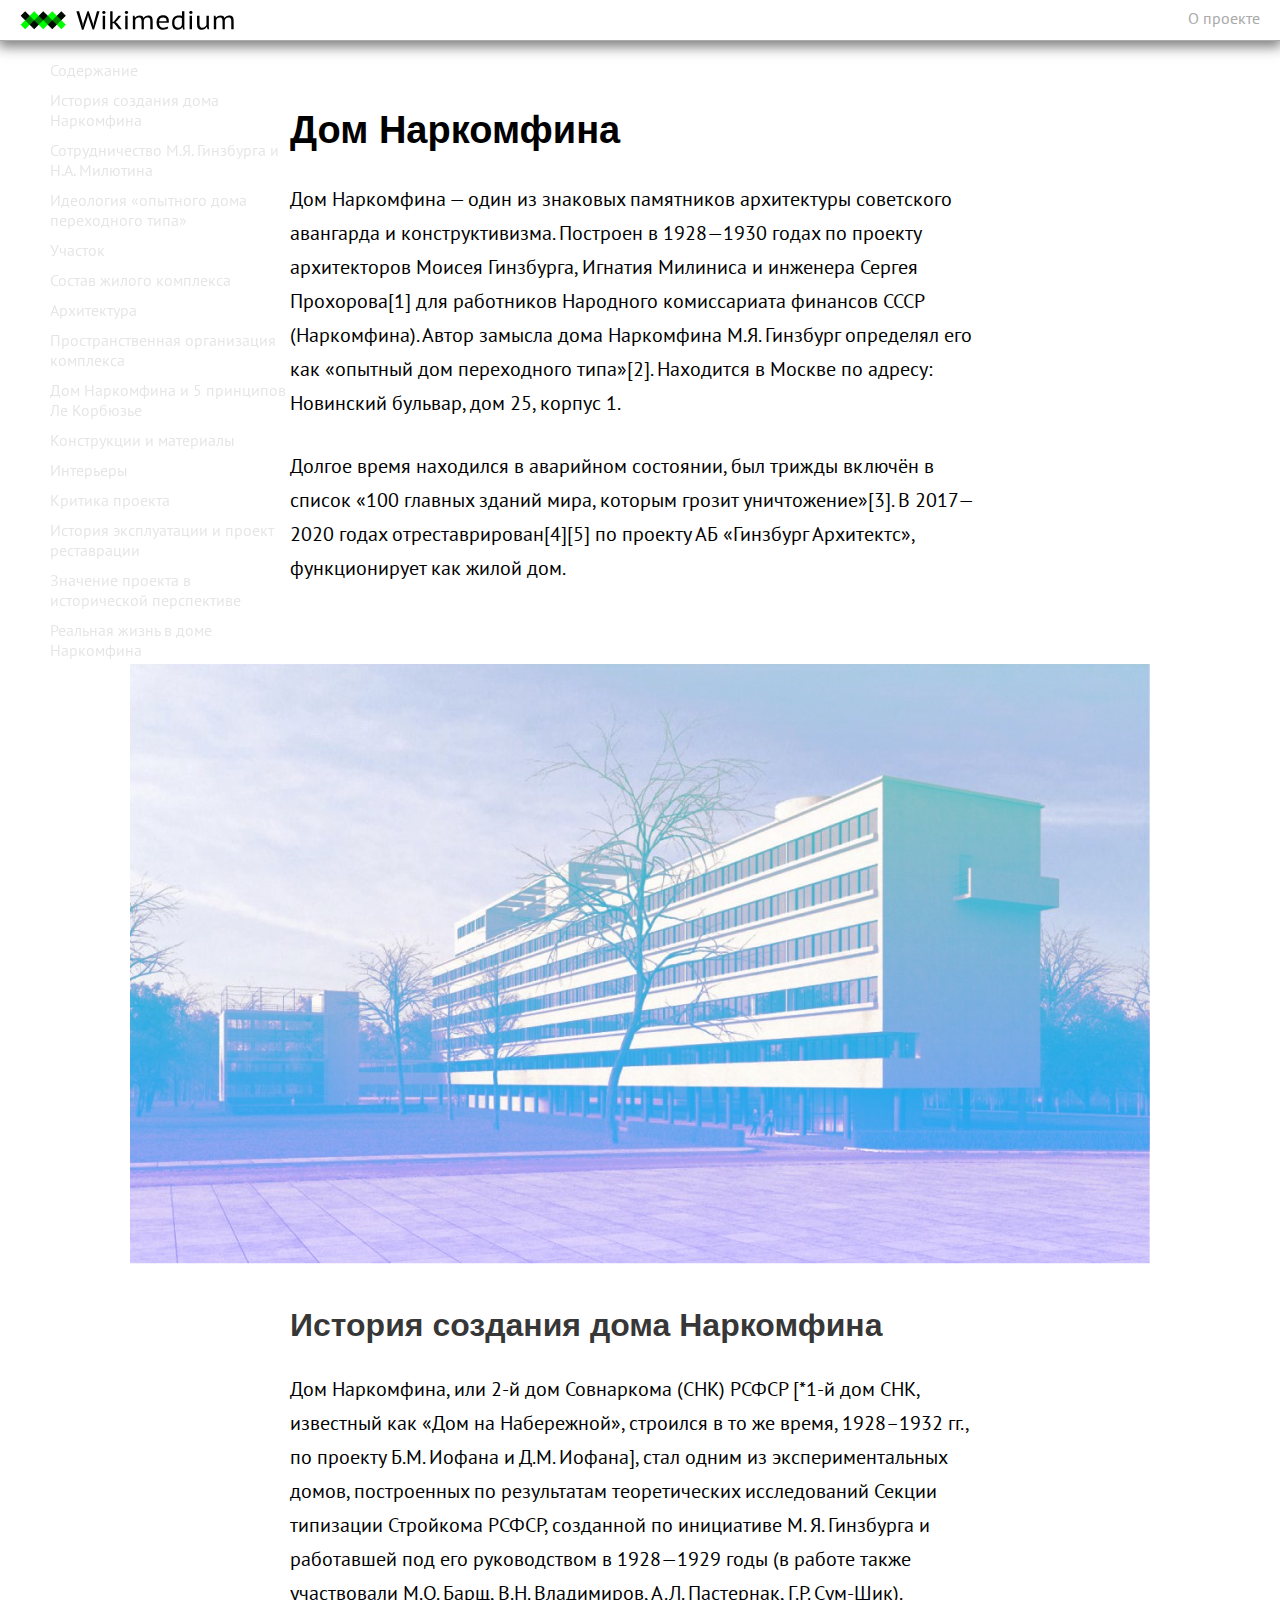
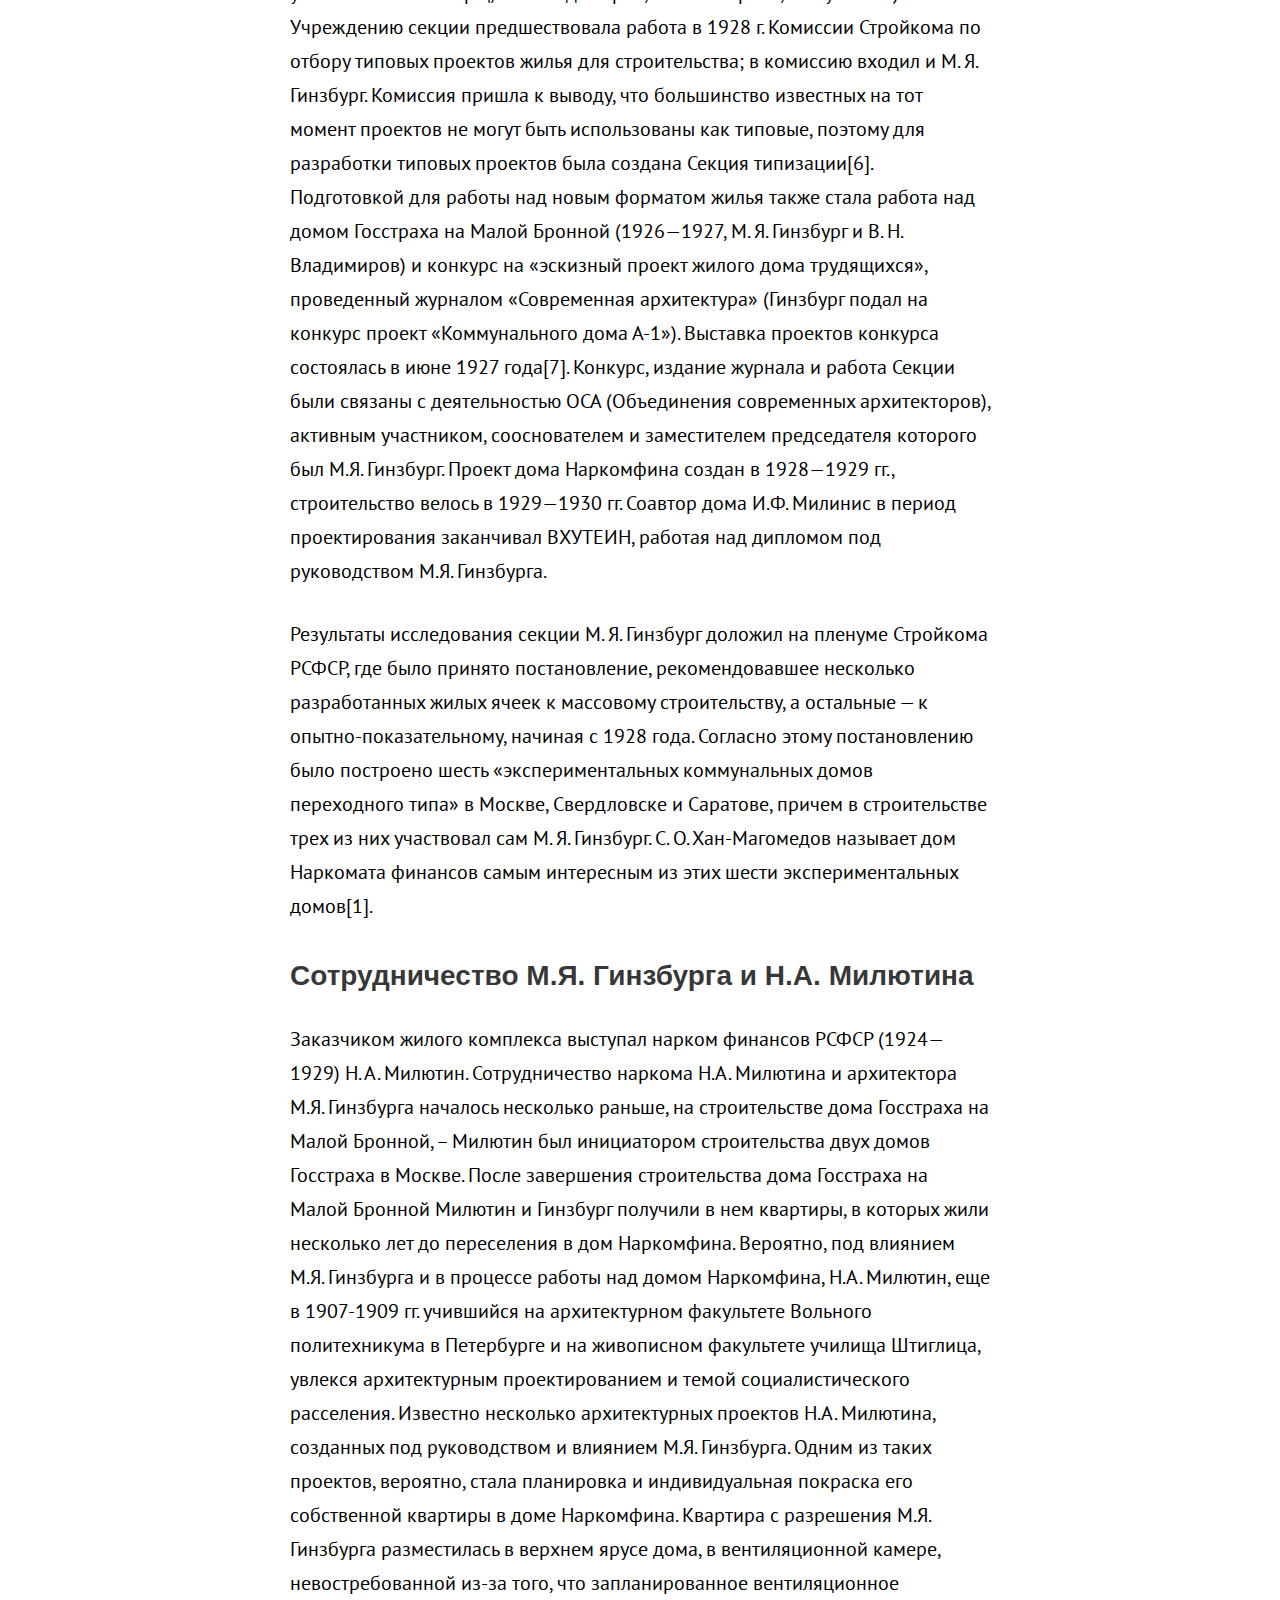
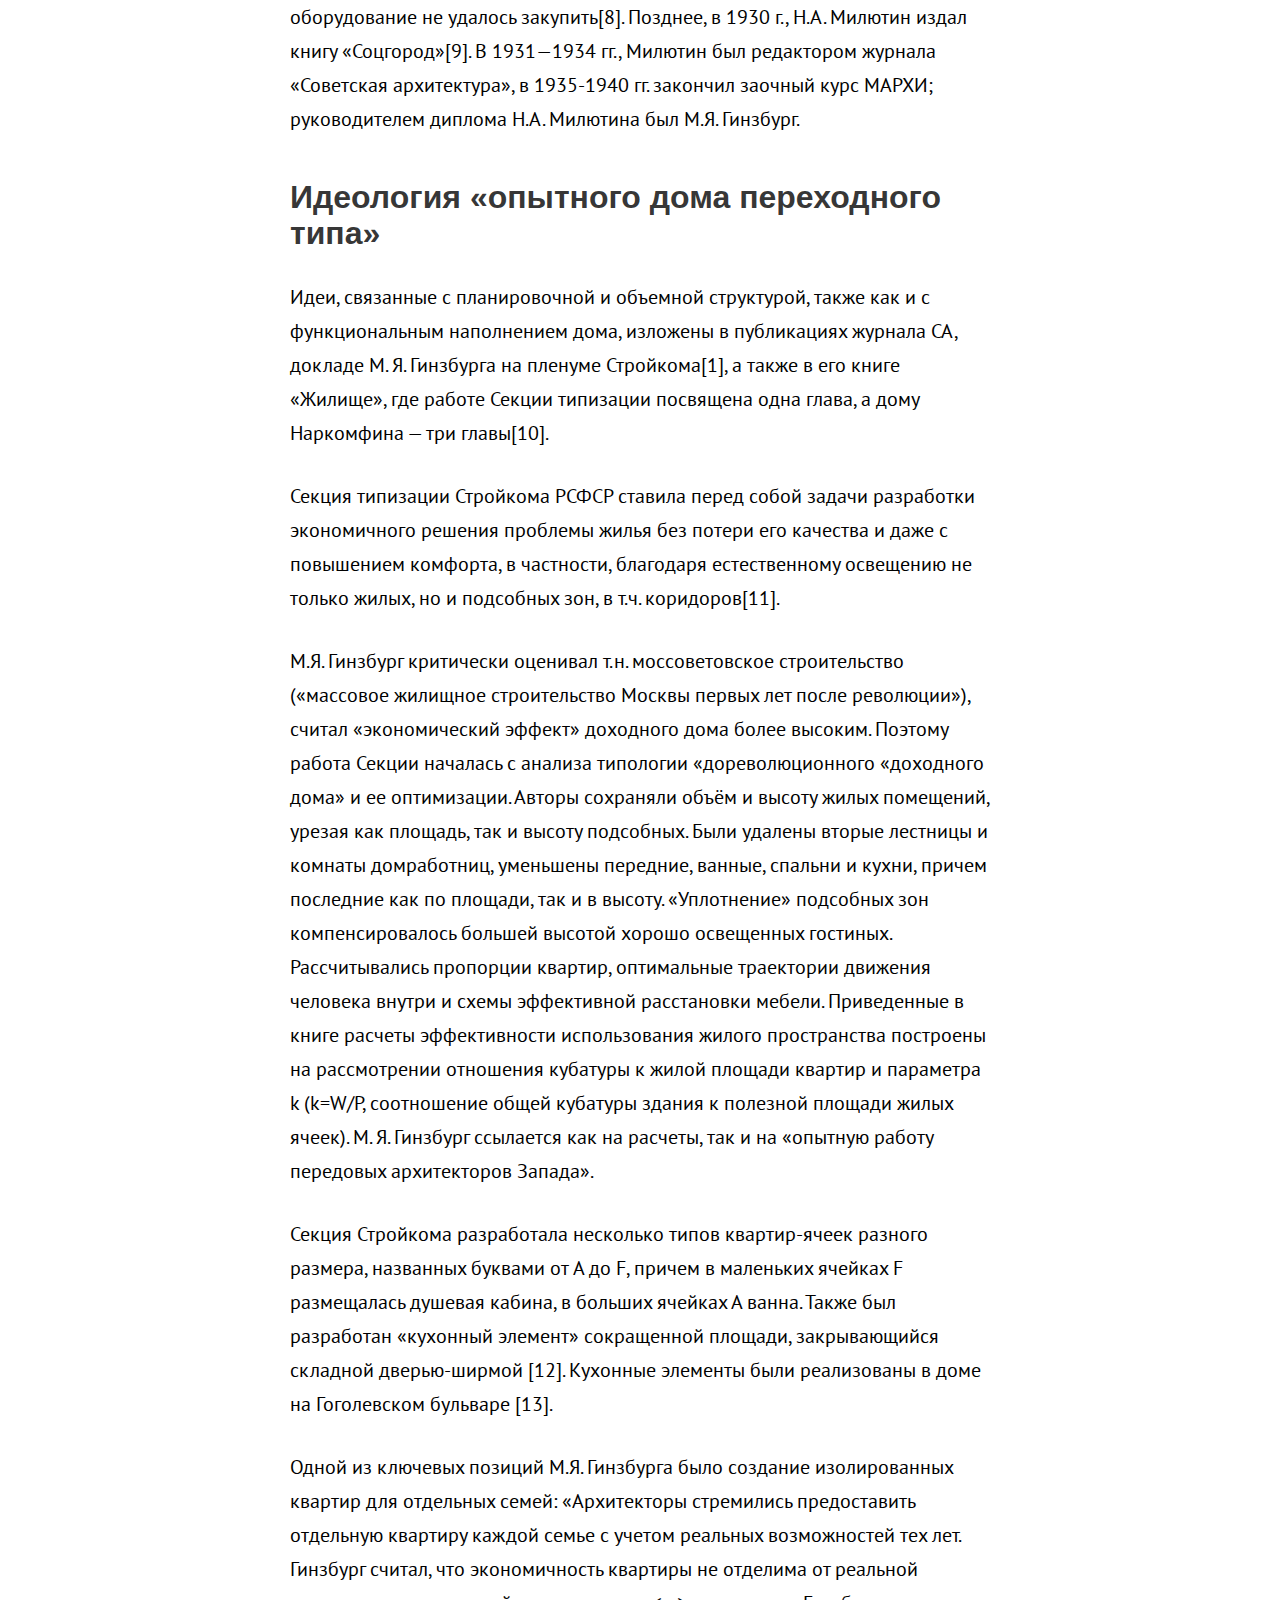
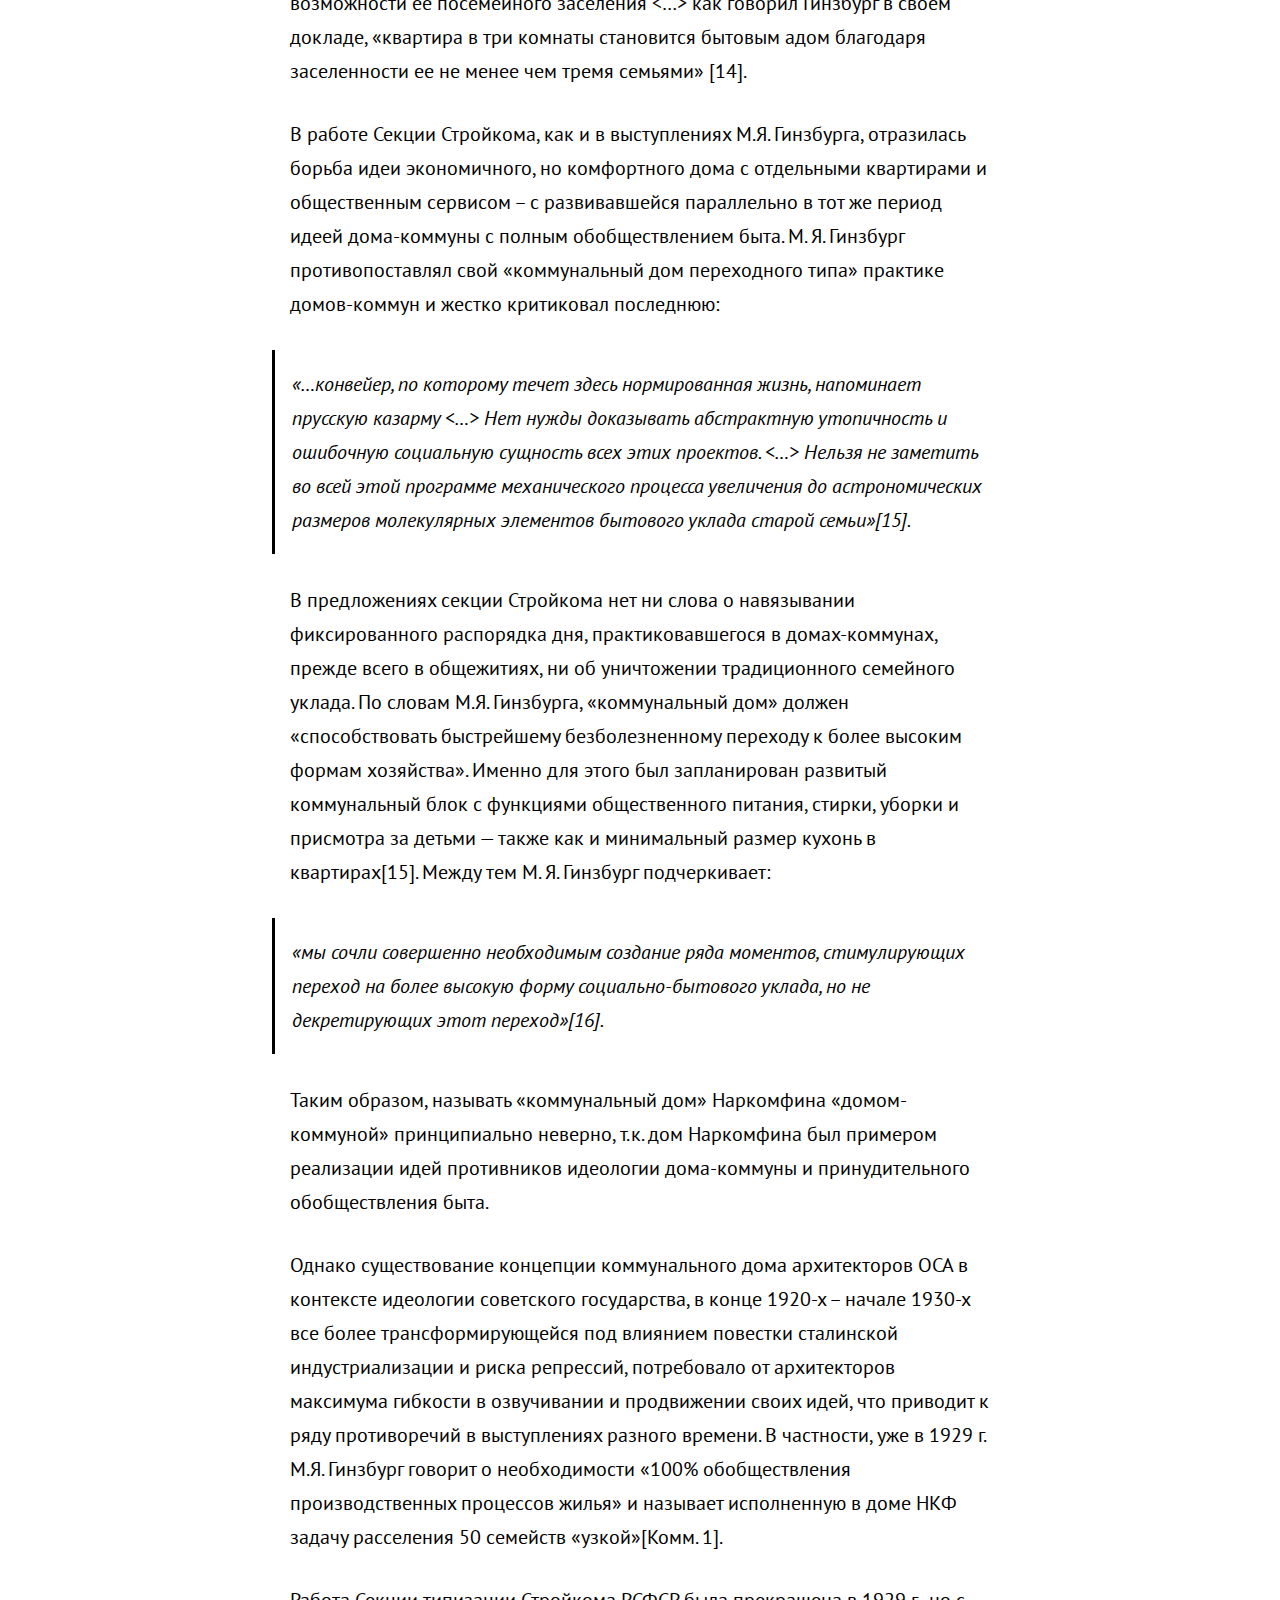
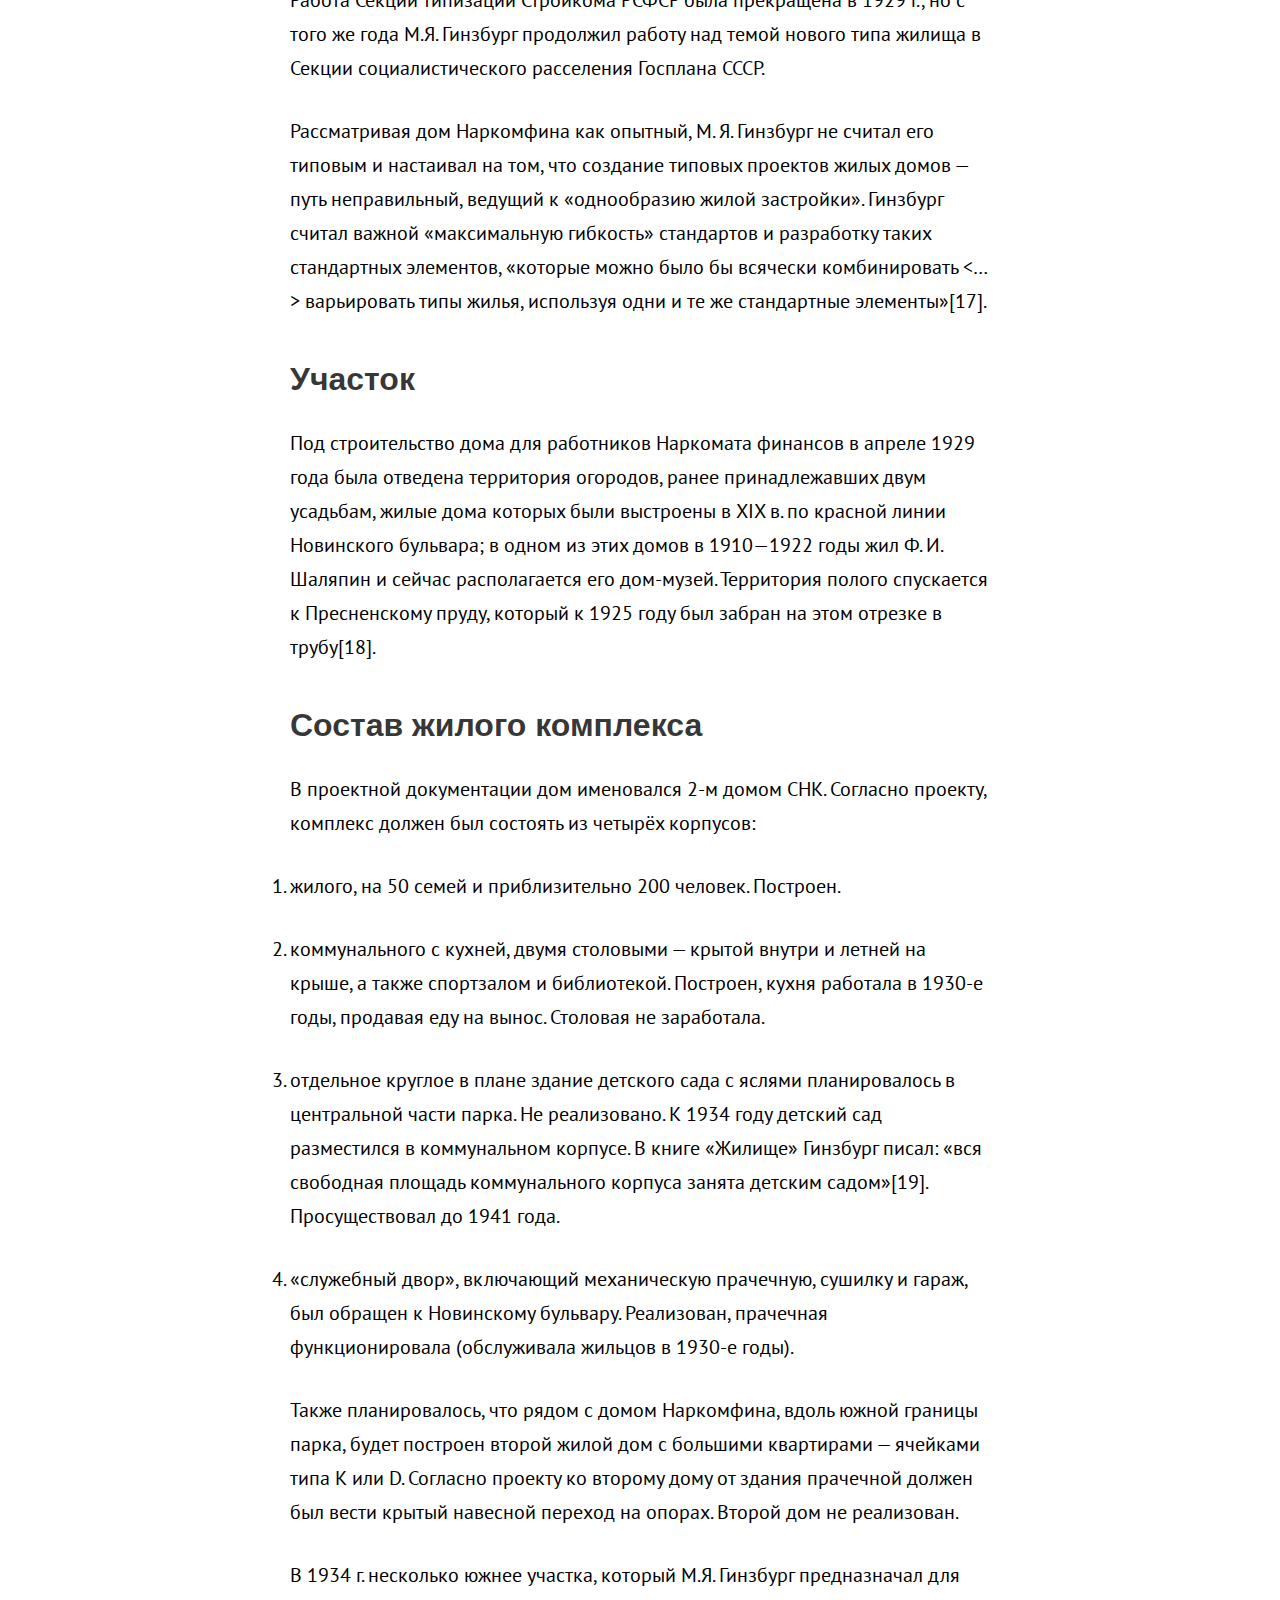
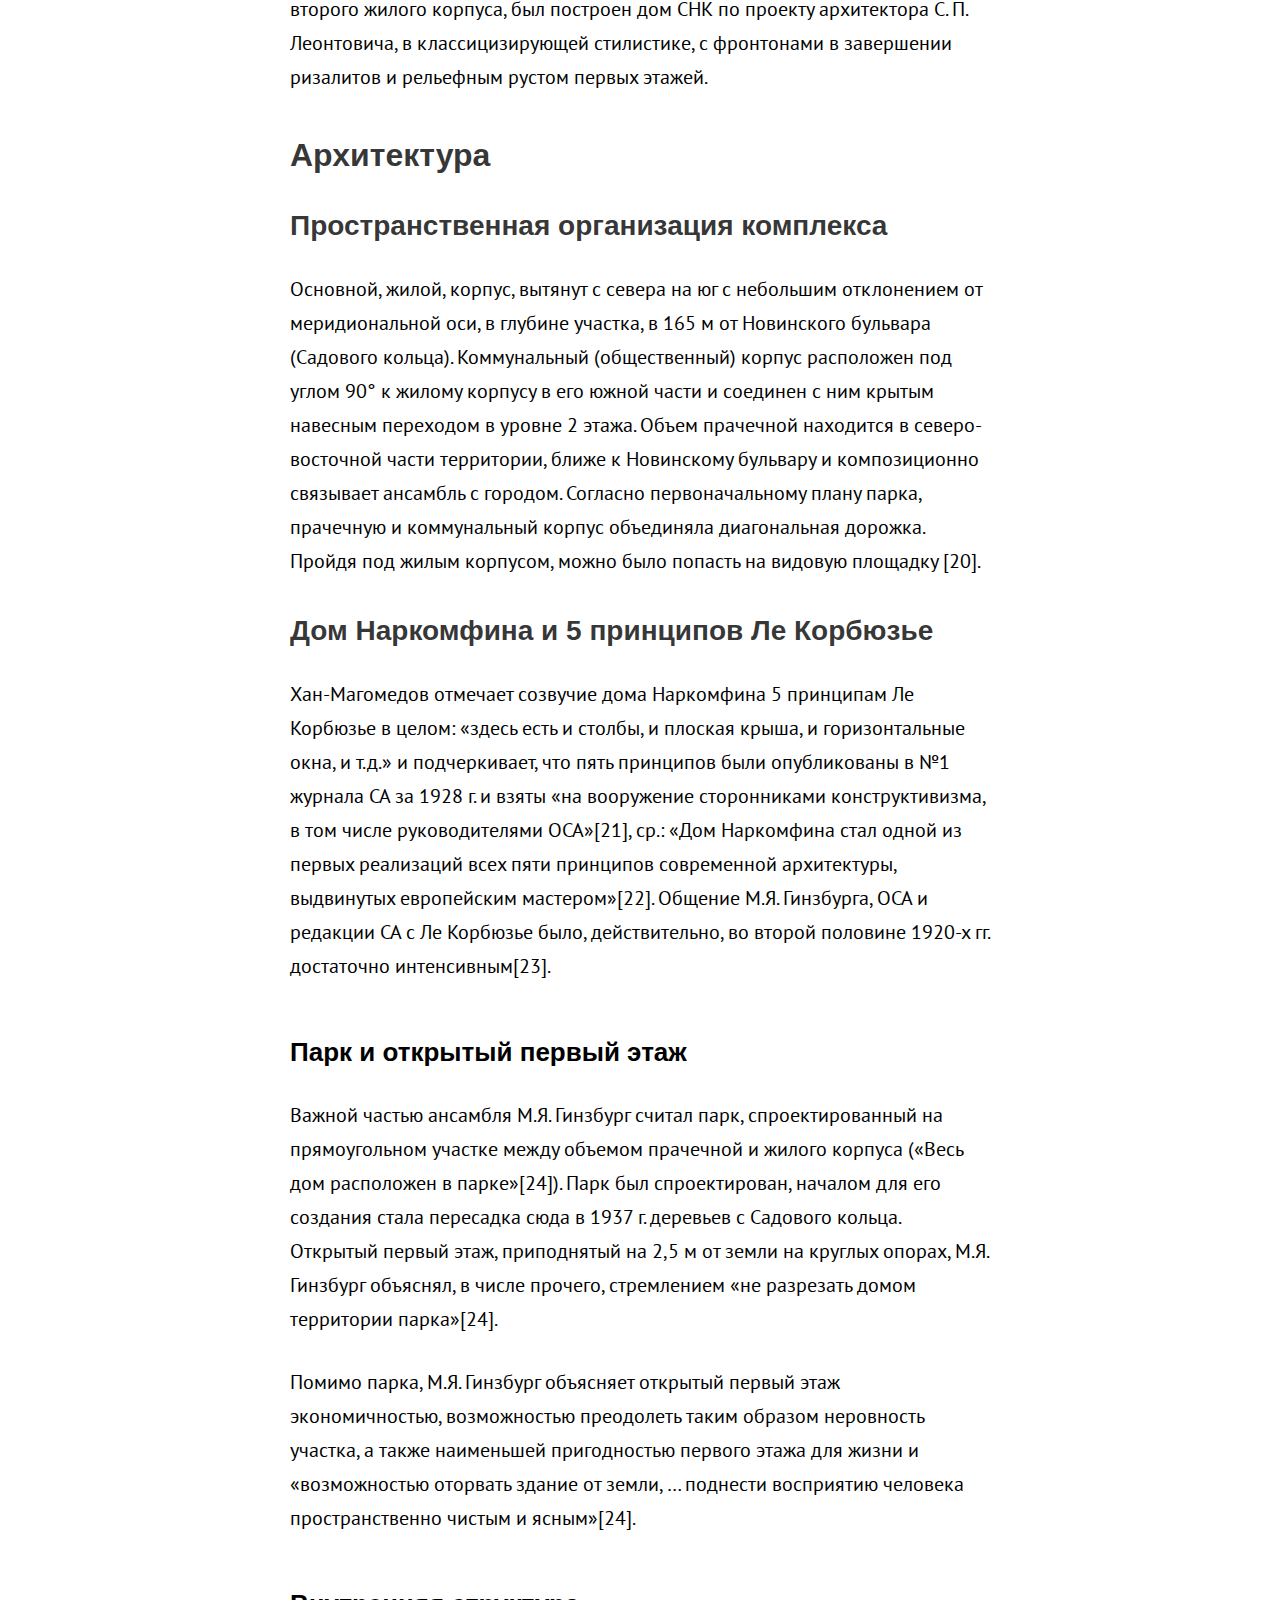
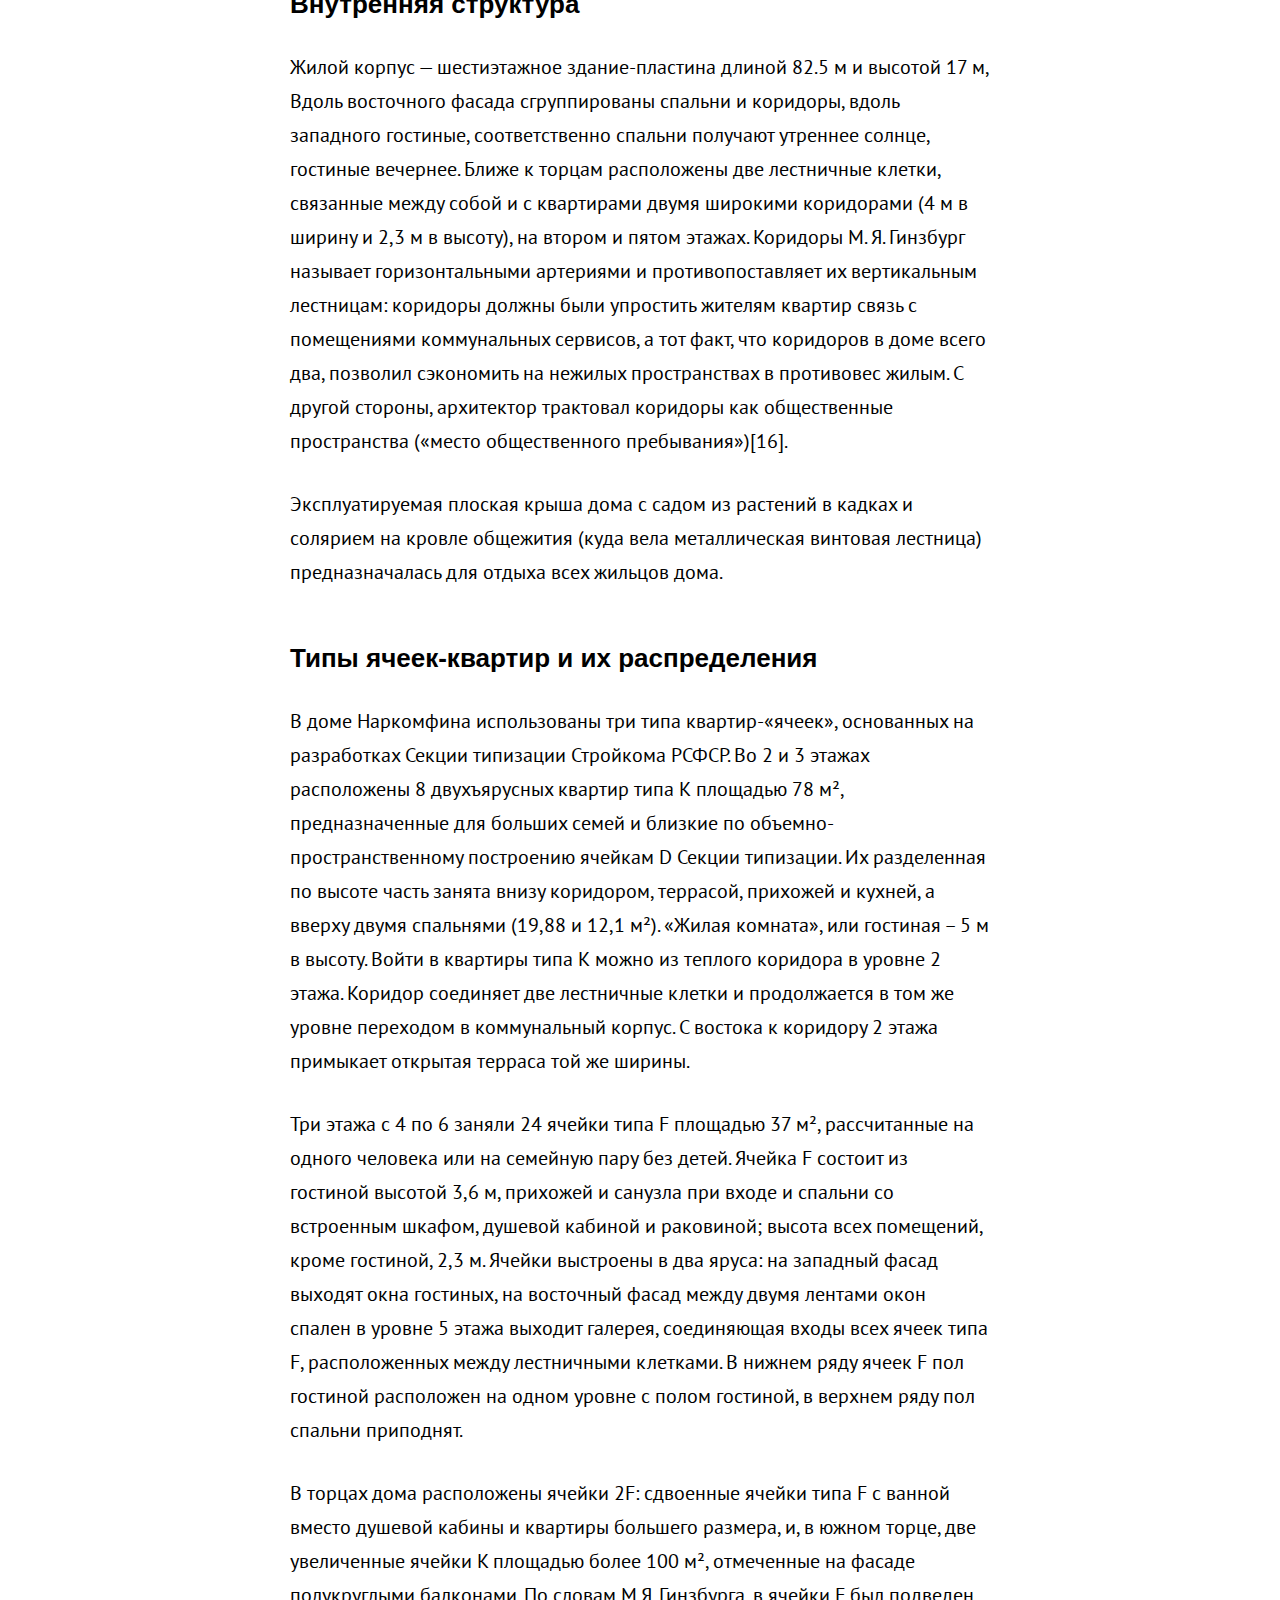
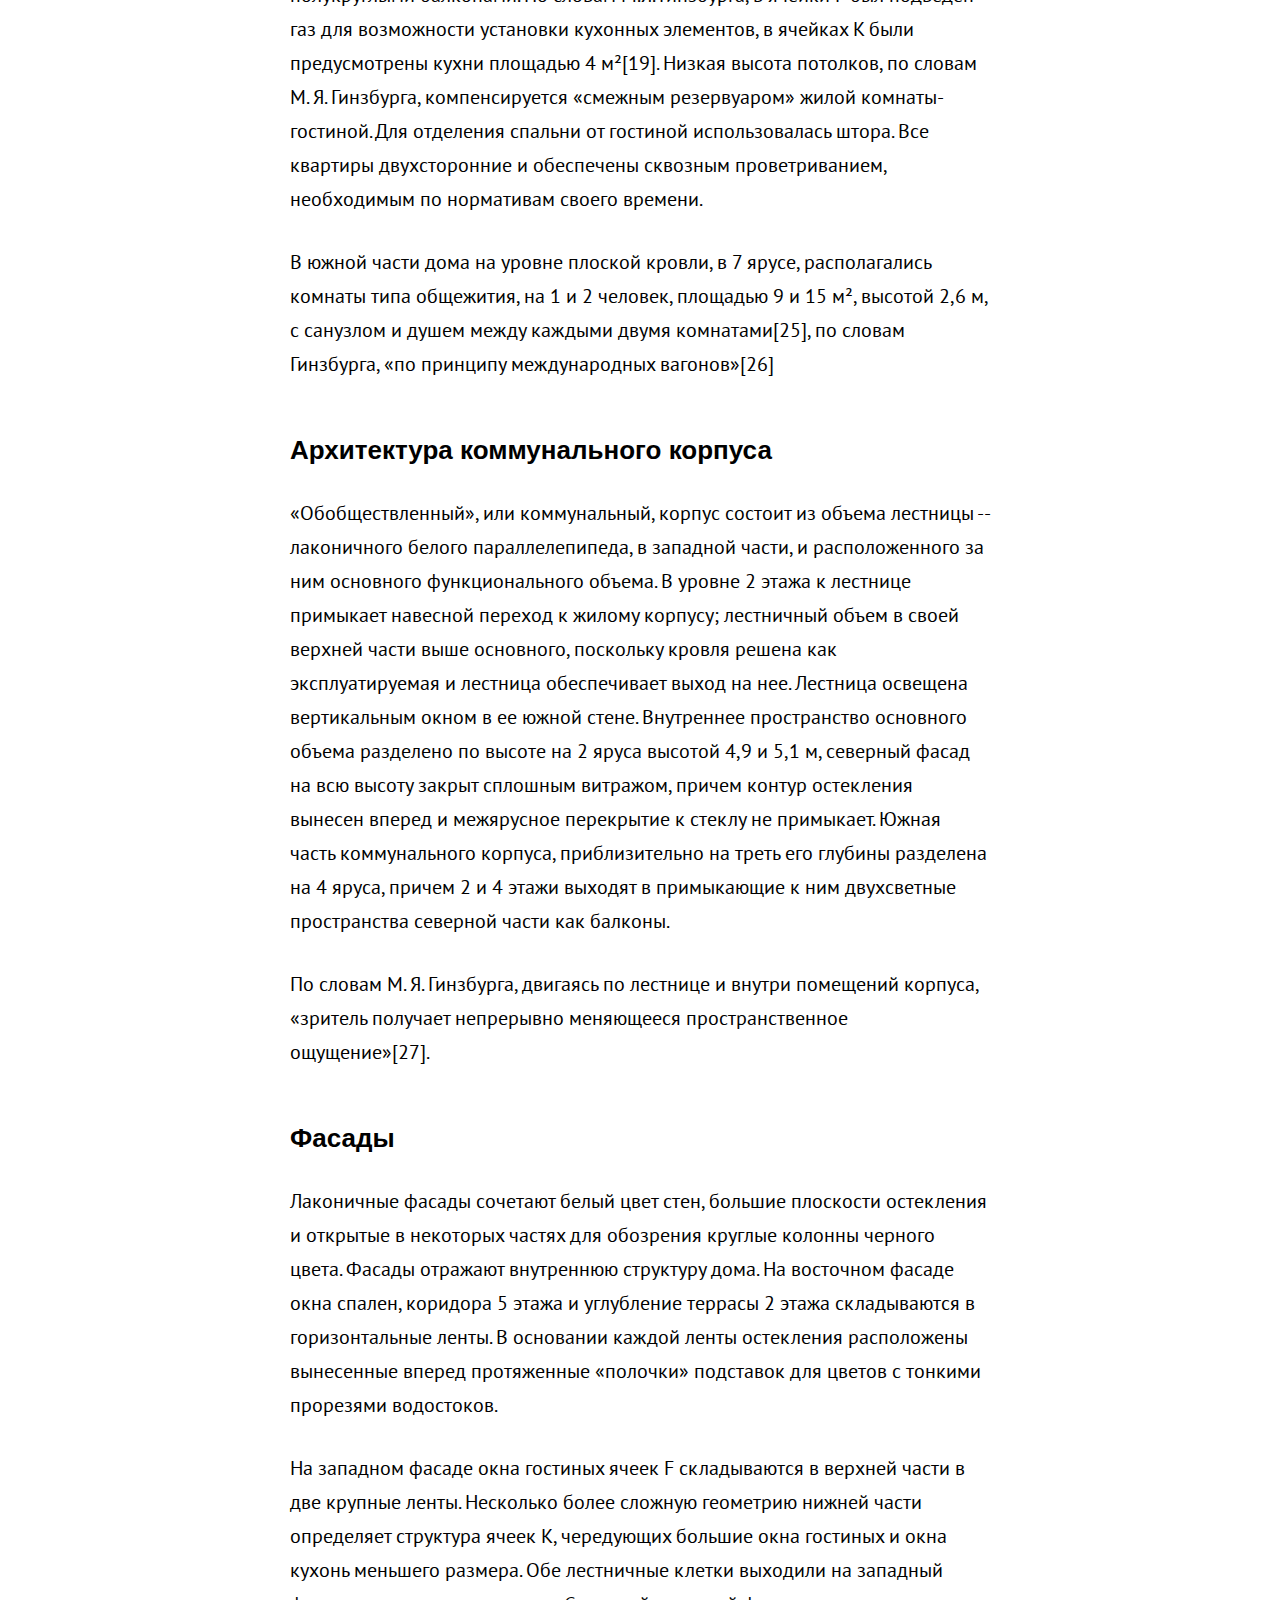
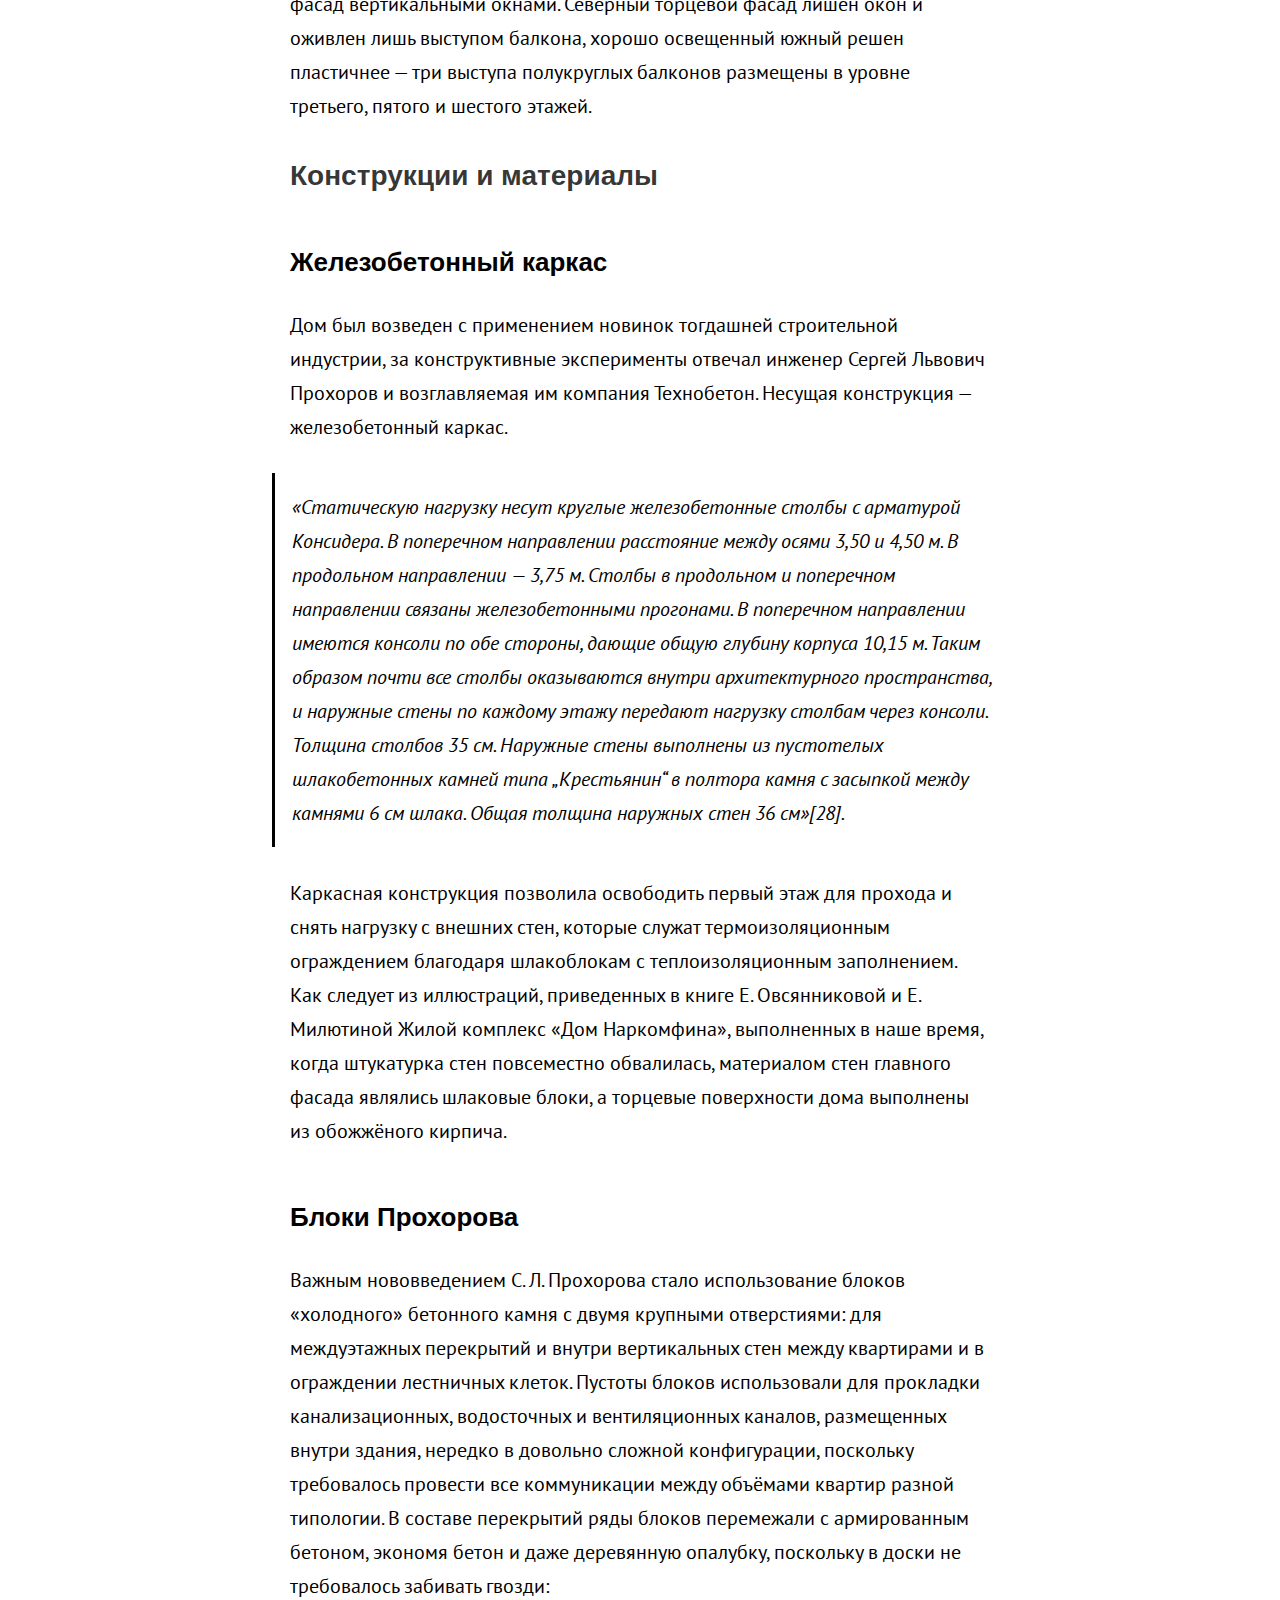
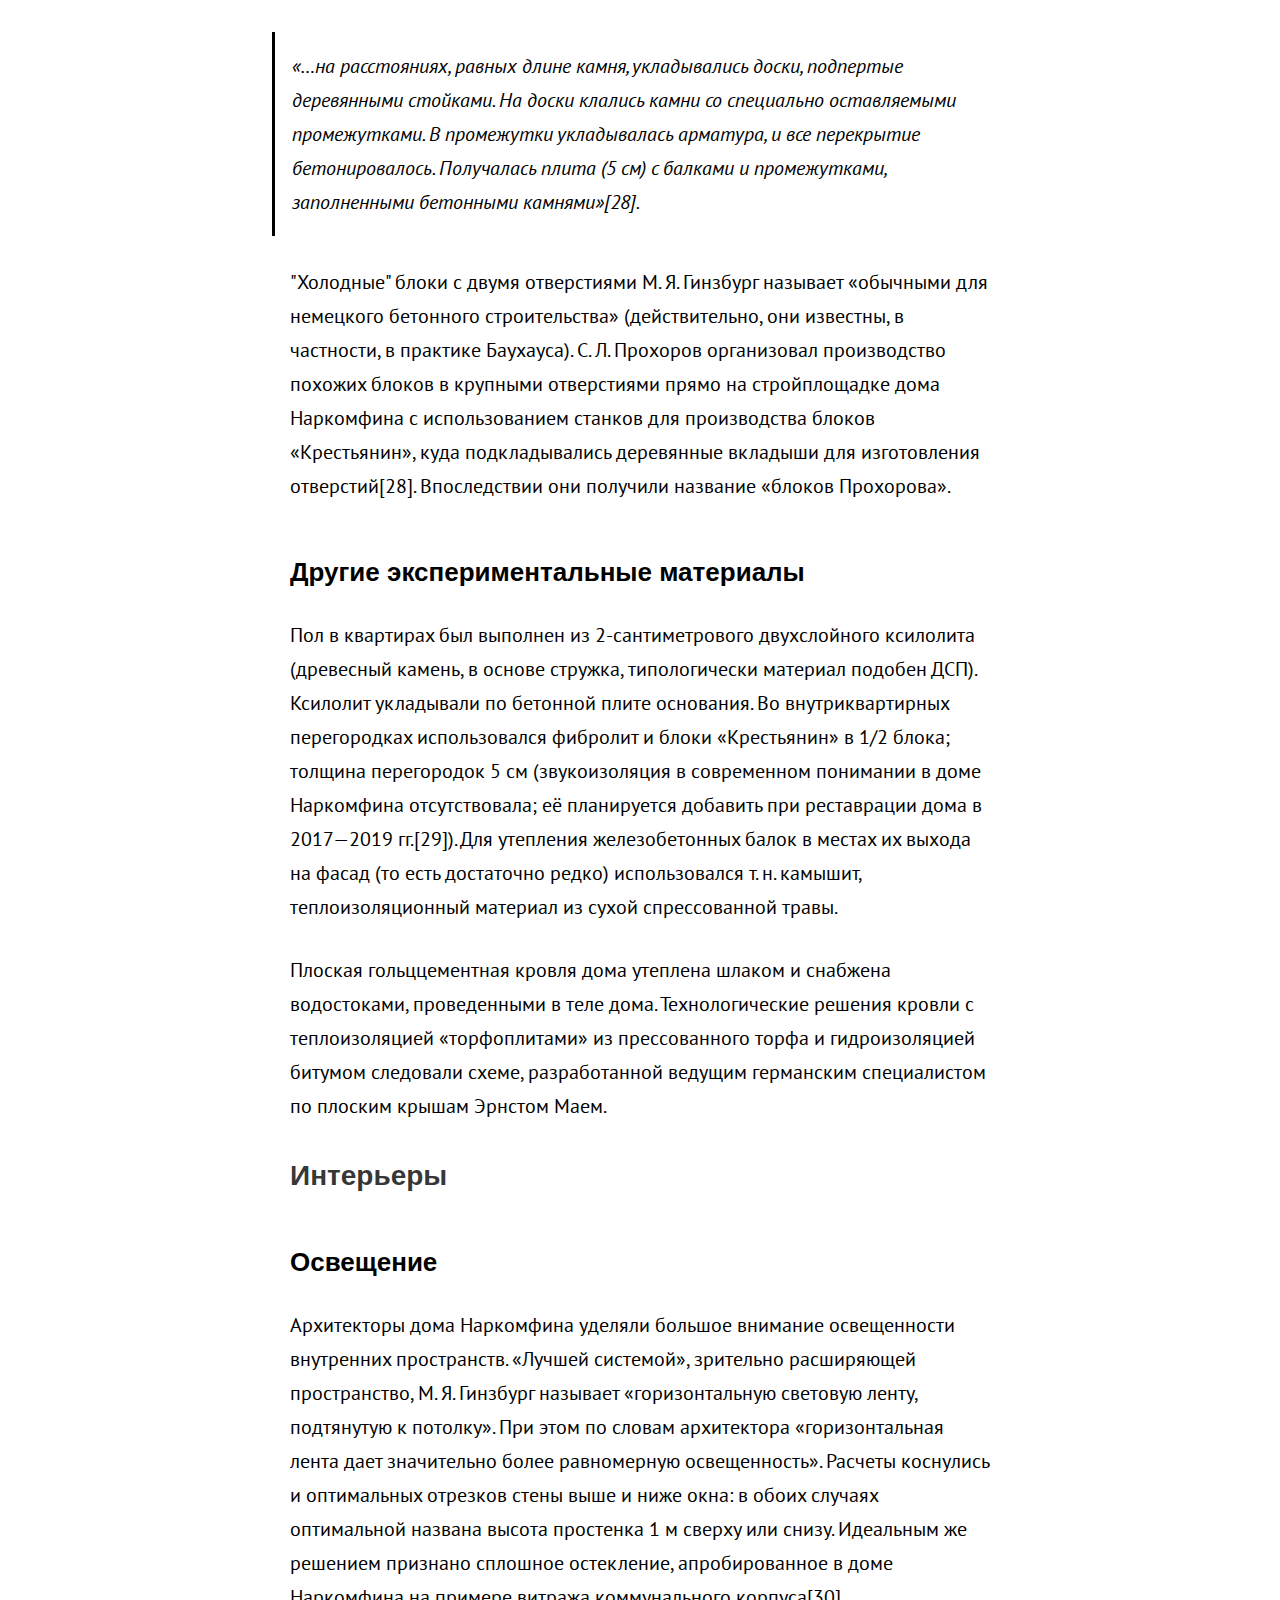
==== index.html @ 3a3e68f6 "Update index.html" ====
<!DOCTYPE html>
<html lang="en" dir="ltr">
  <head>
    <meta charset="utf-8">
    <title>Дом Наркомфина</title>
    <link rel="stylesheet" href="stylesheets/style.css">
    <link rel="icon" type="image/x-icon" href="images/favicon.ico">
    <script src="javascripts/jquery-3.6.0.js" charset="utf-8"></script>
    <script type="text/javascript">
      $(function() {
        $('.sidebar a').each(function() {
          $(this).on('click', function(e) {
            e.preventDefault();
            var scrollTo = $(this).attr('href');
            var whitespace = scrollTo == '#s1' ? 70 : 30;
            $('html,body').animate({
              scrollTop: $(scrollTo).offset().top - whitespace
            }, 600);
          });
        });
      });
    </script>
  </head>
  <body>
    <div class="menubar">
      <a href="index.html"><img src="images/logo.svg" alt=""></a>
      <a href="about.html">О проекте</a>
    </div>
    <nav class="sidebar">

      <ul>
        <li>Содержание</li>
        <li><a href="#s1">История создания дома Наркомфина</a>
          <ul><li><a href="#s1s1">Сотрудничество М.Я. Гинзбурга и Н.А. Милютина</a></li></ul>
        </li>
        <li><a href="#s2">Идеология «опытного дома переходного типа»</a></li>
        <li><a href="#s3">Участок</a></li>
        <li><a href="#s4">Состав жилого комплекса</a></li>
        <li><a href="#s5">Архитектура</a>
          <ul>
            <li><a href="#s5s1">Пространственная организация комплекса</a></li>
            <li><a href="#s5s2">Дом Наркомфина и 5 принципов Ле Корбюзье</a>
            </li>
            <li><a href="#s5s3">Конструкции и материалы</a>
            </li>
            <li><a href="#s5s4">Интерьеры</a>
            </li>
          </ul>
        </li>
        <li><a href="#s6">Критика проекта</a>
        </li>
        <li><a href="#s7">История эксплуатации и проект реставрации</a>
        </li>
        <li><a href="#s8">Значение проекта в исторической перспективе</a></li>
        <li><a href="#s9">Реальная жизнь в доме Наркомфина</a>
        </li>
    </nav>
    <article>
      <h1>Дом Наркомфина</h1>

      <p><strong>Дом Наркомфина</strong> — один из знаковых памятников архитектуры советского авангарда и конструктивизма. Построен в 1928—1930 годах по проекту архитекторов Моисея Гинзбурга, Игнатия Милиниса и инженера Сергея Прохорова[1] для работников Народного комиссариата финансов СССР (Наркомфина). Автор замысла дома Наркомфина М.Я. Гинзбург определял его как «опытный дом переходного типа»[2]. Находится в Москве по адресу: Новинский бульвар, дом 25, корпус 1.
      </p>
      <p>Долгое время находился в аварийном состоянии, был трижды включён в список «100 главных зданий мира, которым грозит уничтожение»[3]. В 2017—2020 годах отреставрирован[4][5] по проекту АБ «Гинзбург Архитектс», функционирует как жилой дом.
      </p>

      <div class="img">
        <img src="images/narkomfin.jpg" alt="Вид дома Наркомфина со стороны Новинского бульвара, декабрь 2019 года">
      </div>

      <!-- <h4>Содержание</h4>
      <ol>
        <li>История создания дома Наркомфина
          <ol><li>Сотрудничество М.Я. Гинзбурга и Н.А. Милютина</li></ol>
        </li>
        <li>Идеология «опытного дома переходного типа»</li>
        <li>Участок</li>
        <li>Состав жилого комплекса</li>
        <li>Архитектура
          <ol>
            <li>Пространственная организация комплекса</li>
            <li>Дом Наркомфина и 5 принципов Ле Корбюзье
              <ol>
                <li>Парк и открытый первый этаж</li>
                <li>Внутренняя структура</li>
                <li>Типы ячеек-квартир и их распределение</li>
                <li>Архитектура коммунального корпуса</li>
                <li>Фасады</li>
              </ol>
            </li>
            <li>Конструкции и материалы
              <ol>
                <li>Железобетонный каркас</li>
                <li>Блоки Прохорова</li>
                <li>Другие эксперементальные материалы</li>
              </ol>
            </li>
            <li>Интерьеры
              <ol>
                <li>Освещение</li>
                <li>Сдвижные окна</li>
                <li>Цвет</li>
              </ol>
            </li>
          </ol>
        </li>
        <li>Критика проекта
          <ol>
            <li>С технической стороны</li>
            <li>С бытовой стороны</li>
          </ol>
        </li>
        <li>История эксплуатации и проект реставрации
          <ol>
            <li>Развитие городского окружения</li>
            <li>Перестройки</li>
            <li>Причины ветхости дома</li>
            <li>Новейшая история дома и реставрация</li>
          </ol>
        </li>
        <li>Значение проекта в исторической перспективе</li>
        <li>Реальная жизнь в доме Наркомфина
          <ol>
            <li>Известные жители</li>
          </ol>
        </li>
        <li>См. также</li>
        <li>Примечания
          <ol>
            <li>Сноски</li>
            <li>Источники</li>
          </ol>
        </li>
        <li>Литература</li>
        <li>Ссылки</li>
      </ol> -->

      <h2 id="s1">История создания дома Наркомфина</h2>
          <p>Дом Наркомфина, или 2-й дом Совнаркома (СНК) РСФСР [*1-й дом СНК, известный как «Дом на Набережной», строился в то же время, 1928–1932 гг., по проекту Б.М. Иофана и Д.М. Иофана], стал одним из экспериментальных домов, построенных по результатам теоретических исследований Секции типизации Стройкома РСФСР, созданной по инициативе М. Я. Гинзбурга и работавшей под его руководством в 1928—1929 годы (в работе также участвовали М.О. Барщ, В.Н. Владимиров, А.Л. Пастернак, Г.Р. Сум-Шик). Учреждению секции предшествовала работа в 1928 г. Комиссии Стройкома по отбору типовых проектов жилья для строительства; в комиссию входил и М. Я. Гинзбург. Комиссия пришла к выводу, что большинство известных на тот момент проектов не могут быть использованы как типовые, поэтому для разработки типовых проектов была создана Секция типизации[6]. Подготовкой для работы над новым форматом жилья также стала работа над домом Госстраха на Малой Бронной (1926—1927, М. Я. Гинзбург и В. Н. Владимиров) и конкурс на «эскизный проект жилого дома трудящихся», проведенный журналом «Современная архитектура» (Гинзбург подал на конкурс проект «Коммунального дома А-1»). Выставка проектов конкурса состоялась в июне 1927 года[7]. Конкурс, издание журнала и работа Секции были связаны с деятельностью ОСА (Объединения современных архитекторов), активным участником, сооснователем и заместителем председателя которого был М.Я. Гинзбург. Проект дома Наркомфина создан в 1928—1929 гг.,   строительство велось в 1929—1930 гг. Соавтор дома И.Ф. Милинис в период проектирования заканчивал ВХУТЕИН, работая над дипломом под руководством М.Я. Гинзбурга.
          </p>
          <p>Результаты исследования секции М. Я. Гинзбург доложил на пленуме Стройкома РСФСР, где было принято постановление, рекомендовавшее несколько разработанных жилых ячеек к массовому строительству, а остальные — к опытно-показательному, начиная с 1928 года. Согласно этому постановлению было построено шесть «экспериментальных коммунальных домов переходного типа» в Москве, Свердловске и Саратове, причем в строительстве трех из них участвовал сам М. Я. Гинзбург. С. О. Хан-Магомедов называет дом Наркомата финансов самым интересным из этих шести экспериментальных домов[1].
          </p>

        <h3 id="s1s1">Сотрудничество М.Я. Гинзбурга и Н.А. Милютина</h3>
          <p>Заказчиком жилого комплекса выступал нарком финансов РСФСР (1924—1929) Н. А. Милютин. Сотрудничество наркома Н.А. Милютина и архитектора М.Я. Гинзбурга началось несколько раньше, на строительстве дома Госстраха на Малой Бронной, – Милютин был инициатором строительства двух домов Госстраха в Москве. После завершения строительства дома Госстраха на Малой Бронной Милютин и Гинзбург получили в нем квартиры, в которых жили несколько лет до переселения в дом Наркомфина. Вероятно, под влиянием М.Я. Гинзбурга и в процессе работы над домом Наркомфина, Н.А. Милютин, еще в 1907-1909 гг. учившийся на архитектурном факультете Вольного политехникума в Петербурге и на живописном факультете училища Штиглица, увлекся архитектурным проектированием и темой социалистического расселения. Известно несколько архитектурных проектов Н.А. Милютина, созданных под руководством и влиянием М.Я. Гинзбурга. Одним из таких проектов, вероятно, стала планировка и индивидуальная покраска его собственной квартиры в доме Наркомфина. Квартира с разрешения М.Я. Гинзбурга разместилась в верхнем ярусе дома, в вентиляционной камере, невостребованной из-за того, что запланированное вентиляционное оборудование не удалось закупить[8]. Позднее, в 1930 г., Н.А. Милютин издал книгу «Соцгород»[9]. В 1931—1934 гг., Милютин был редактором журнала «Советская архитектура», в 1935-1940 гг. закончил заочный курс МАРХИ; руководителем диплома Н.А. Милютина был М.Я. Гинзбург.
          </p>

      <h2 id="s2">Идеология «опытного дома переходного типа»</h2>
          <p>Идеи, связанные с планировочной и объемной структурой, также как и с функциональным наполнением дома, изложены в публикациях журнала СА, докладе М. Я. Гинзбурга на пленуме Стройкома[1], а также в его книге «Жилище», где работе Секции типизации посвящена одна глава, а дому Наркомфина — три главы[10].
          </p>
          <p>Секция типизации Стройкома РСФСР ставила перед собой задачи разработки экономичного решения проблемы жилья без потери его качества и даже с повышением комфорта, в частности, благодаря естественному освещению не только жилых, но и подсобных зон, в т.ч. коридоров[11].
          </p>
          <p>М.Я. Гинзбург критически оценивал т.н. моссоветовское строительство («массовое жилищное строительство Москвы первых лет после революции»), считал «экономический эффект» доходного дома более высоким. Поэтому работа Секции началась с анализа типологии «дореволюционного «доходного дома» и ее оптимизации. Авторы сохраняли объём и высоту жилых помещений, урезая как площадь, так и высоту подсобных. Были удалены вторые лестницы и комнаты домработниц, уменьшены передние, ванные, спальни и кухни, причем последние как по площади, так и в высоту. «Уплотнение» подсобных зон компенсировалось большей высотой хорошо освещенных гостиных. Рассчитывались пропорции квартир, оптимальные траектории движения человека внутри и схемы эффективной расстановки мебели. Приведенные в книге расчеты эффективности использования жилого пространства построены на рассмотрении отношения кубатуры к жилой площади квартир и параметра k (k=W/P, соотношение общей кубатуры здания к полезной площади жилых ячеек). М. Я. Гинзбург ссылается как на расчеты, так и на «опытную работу передовых архитекторов Запада».
          </p>
          <p>Секция Стройкома разработала несколько типов квартир-ячеек разного размера, названных буквами от A до F, причем в маленьких ячейках F размещалась душевая кабина, в больших ячейках А ванна. Также был разработан «кухонный элемент» сокращенной площади, закрывающийся складной дверью-ширмой [12]. Кухонные элементы были реализованы в доме на Гоголевском бульваре [13].
          </p>
          <p>Одной из ключевых позиций М.Я. Гинзбурга было создание изолированных квартир для отдельных семей: «Архитекторы стремились предоставить отдельную квартиру каждой семье с учетом реальных возможностей тех лет. Гинзбург считал, что экономичность квартиры не отделима от реальной возможности ее посемейного заселения <…> как говорил Гинзбург в своем докладе, «квартира в три комнаты становится бытовым адом благодаря заселенности ее не менее чем тремя семьями» [14].
          </p>
          <p>В работе Секции Стройкома, как и в выступлениях М.Я. Гинзбурга, отразилась борьба идеи экономичного, но комфортного дома с отдельными квартирами и общественным сервисом – с развивавшейся параллельно в тот же период идеей дома-коммуны с полным обобществлением быта. М. Я. Гинзбург противопоставлял свой «коммунальный дом переходного типа» практике домов-коммун и жестко критиковал последнюю:
          </p>
          <blockquote><em>
          «…конвейер, по которому течет здесь нормированная жизнь, напоминает прусскую казарму <…> Нет нужды доказывать абстрактную утопичность и ошибочную социальную сущность всех этих проектов. <…> Нельзя не заметить во всей этой программе механического процесса увеличения до астрономических размеров молекулярных элементов бытового уклада старой семьи»[15].
          </em></blockquote>
          <p>В предложениях секции Стройкома нет ни слова о навязывании фиксированного распорядка дня, практиковавшегося в домах-коммунах, прежде всего в общежитиях, ни об уничтожении традиционного семейного уклада. По словам М.Я. Гинзбурга, «коммунальный дом» должен <em>«способствовать быстрейшему безболезненному переходу к более высоким формам хозяйства»</em>. Именно для этого был запланирован развитый коммунальный блок с функциями общественного питания, стирки, уборки и присмотра за детьми — также как и минимальный размер кухонь в квартирах[15]. Между тем М. Я. Гинзбург подчеркивает:
          </p>
          <blockquote><em>
          «мы сочли совершенно необходимым создание ряда моментов, стимулирующих переход на более высокую форму социально-бытового уклада, но не декретирующих этот переход»[16].
          </em></blockquote>
          <p>Таким образом, называть «коммунальный дом» Наркомфина «домом-коммуной» принципиально неверно, т.к. дом Наркомфина был примером реализации идей противников идеологии дома-коммуны и принудительного обобществления быта.
          </p>
          <p>Однако существование концепции коммунального дома архитекторов ОСА в контексте идеологии советского государства, в конце 1920-х – начале 1930-х все более трансформирующейся под влиянием повестки сталинской индустриализации и риска репрессий, потребовало от архитекторов максимума гибкости в озвучивании и продвижении своих идей, что приводит к ряду противоречий в выступлениях разного времени. В частности, уже в 1929 г. М.Я. Гинзбург говорит о необходимости «100% обобществления  производственных процессов жилья» и называет исполненную в доме НКФ задачу расселения 50 семейств «узкой»[Комм. 1].
          </p>
          <p>Работа Секции типизации Стройкома РСФСР была прекращена в 1929 г., но с того же года М.Я. Гинзбург продолжил работу над темой нового типа жилища в Секции социалистического расселения Госплана СССР.
          </p>
          <p>Рассматривая дом Наркомфина как опытный, М. Я. Гинзбург не считал его типовым и настаивал на том, что создание типовых проектов жилых домов — путь неправильный, ведущий к «однообразию жилой застройки». Гинзбург считал важной «максимальную гибкость» стандартов и разработку таких стандартных элементов, «которые можно было бы всячески комбинировать <…> варьировать типы жилья, используя одни и те же стандартные элементы»[17].
          </p>

      <h2 id="s3">Участок</h2>
        <p>Под строительство дома для работников Наркомата финансов в апреле 1929 года была отведена территория огородов, ранее принадлежавших двум усадьбам, жилые дома которых были выстроены в XIX в. по красной линии Новинского бульвара; в одном из этих домов в 1910—1922 годы жил Ф. И. Шаляпин и сейчас располагается его дом-музей. Территория полого спускается к Пресненскому пруду, который к 1925 году был забран на этом отрезке в трубу[18].</p>

      <h2 id="s4">Состав жилого комплекса</h2>
        <p>В проектной документации дом именовался 2-м домом СНК. Согласно проекту, комплекс должен был состоять из четырёх корпусов:</p>
        <ol>
          <li>жилого, на 50 семей и приблизительно 200 человек. Построен.</li>
          <li>коммунального с кухней, двумя столовыми — крытой внутри и летней на крыше, а также спортзалом и библиотекой. Построен, кухня работала в 1930-е годы, продавая еду на вынос. Столовая не заработала.</li>
          <li>отдельное круглое в плане здание детского сада с яслями планировалось в центральной части парка. Не реализовано. К 1934 году детский сад разместился в коммунальном корпусе. В книге «Жилище» Гинзбург писал: «вся свободная площадь коммунального корпуса занята детским садом»[19]. Просуществовал до 1941 года.</li>
          <li>«служебный двор», включающий механическую прачечную, сушилку и гараж, был обращен к Новинскому бульвару. Реализован, прачечная функционировала (обслуживала жильцов в 1930-е годы).</li>
        </ol>
        <p>Также планировалось, что рядом с домом Наркомфина, вдоль южной границы парка, будет построен второй жилой дом с большими квартирами — ячейками типа К или D. Согласно проекту ко второму дому от здания прачечной должен был вести крытый навесной переход на опорах. Второй дом не реализован.</p>
        <p>В 1934 г. несколько южнее участка, который М.Я. Гинзбург предназначал для второго жилого корпуса, был построен дом СНК по проекту архитектора С. П. Леонтовича, в классицизирующей стилистике, с фронтонами в завершении ризалитов и рельефным рустом первых этажей.</p>

      <h2 id="s5">Архитектура</h2>
        <h3>Пространственная организация комплекса</h3>
          <p>Основной, жилой, корпус, вытянут с севера на юг с небольшим отклонением от меридиональной оси, в глубине участка, в 165 м от Новинского бульвара (Садового кольца). Коммунальный (общественный) корпус расположен под углом 90° к жилому корпусу в его южной части и соединен с ним крытым навесным переходом в уровне 2 этажа. Объем прачечной находится в северо-восточной части территории, ближе к Новинскому бульвару и композиционно связывает ансамбль с городом. Согласно первоначальному плану парка, прачечную и коммунальный корпус объединяла диагональная дорожка. Пройдя под жилым корпусом, можно было попасть на видовую площадку [20].</p>
        <h3>Дом Наркомфина и 5 принципов Ле Корбюзье</h3>
          <p>Хан-Магомедов отмечает созвучие дома Наркомфина 5 принципам Ле Корбюзье в целом: «здесь есть и столбы, и плоская крыша, и горизонтальные окна, и т.д.» и подчеркивает, что пять принципов были опубликованы в №1 журнала СА за 1928 г. и взяты «на вооружение сторонниками конструктивизма, в том числе руководителями ОСА»[21], ср.: «Дом Наркомфина стал одной из первых реализаций всех пяти принципов современной архитектуры, выдвинутых европейским мастером»[22]. Общение М.Я. Гинзбурга, ОСА и редакции СА с Ле Корбюзье было, действительно, во второй половине 1920-х гг. достаточно интенсивным[23].</p>
          <h4>Парк и открытый первый этаж</h4>
            <p>Важной частью ансамбля М.Я. Гинзбург считал парк, спроектированный на прямоугольном участке между объемом прачечной и жилого корпуса («Весь дом расположен в парке»[24]). Парк был спроектирован, началом для его создания стала пересадка сюда в 1937 г. деревьев с Садового кольца. Открытый первый этаж, приподнятый на 2,5 м от земли на круглых опорах, М.Я. Гинзбург объяснял, в числе прочего, стремлением «не разрезать домом территории парка»[24].</p>
            <p>Помимо парка, М.Я. Гинзбург объясняет открытый первый этаж экономичностью, возможностью преодолеть таким образом неровность участка, а также наименьшей пригодностью первого этажа для жизни и «возможностью оторвать здание от земли, … поднести восприятию человека пространственно чистым и ясным»[24].</p>
          <h4>Внутренняя структура</h4>
            <p>Жилой корпус — шестиэтажное здание-пластина длиной 82.5 м и высотой 17 м, Вдоль восточного фасада сгруппированы спальни и коридоры, вдоль западного гостиные, соответственно спальни получают утреннее солнце, гостиные вечернее. Ближе к торцам расположены две лестничные клетки, связанные между собой и с квартирами двумя широкими коридорами (4 м в ширину и 2,3 м в высоту), на втором и пятом этажах. Коридоры М. Я. Гинзбург называет горизонтальными артериями и противопоставляет их вертикальным лестницам: коридоры должны были упростить жителям квартир связь с помещениями коммунальных сервисов, а тот факт, что коридоров в доме всего два, позволил сэкономить на нежилых пространствах в противовес жилым. С другой стороны, архитектор трактовал коридоры как общественные пространства («место общественного пребывания»)[16].</p>
            <p>Эксплуатируемая плоская крыша дома с садом из растений в кадках и солярием на кровле общежития (куда вела металлическая винтовая лестница) предназначалась для отдыха всех жильцов дома.</p>
          <h4>Типы ячеек-квартир и их распределения</h4>
            <p>В доме Наркомфина использованы три типа квартир-«ячеек», основанных на разработках Секции типизации Стройкома РСФСР. Во 2 и 3 этажах расположены 8 двухъярусных квартир типа К площадью 78 м², предназначенные для больших семей и близкие по объемно-пространственному построению ячейкам D Секции типизации. Их разделенная по высоте часть занята внизу коридором, террасой, прихожей и кухней, а вверху двумя спальнями (19,88 и 12,1 м²). «Жилая комната», или гостиная – 5 м в высоту. Войти в квартиры типа К можно из теплого коридора в уровне 2 этажа. Коридор соединяет две лестничные клетки и продолжается в том же уровне переходом в коммунальный корпус. С востока к коридору 2 этажа примыкает открытая терраса той же ширины.</p>
            <p>Три этажа с 4 по 6 заняли 24 ячейки типа F площадью 37 м², рассчитанные на одного человека или на семейную пару без детей. Ячейка F состоит из гостиной высотой 3,6 м, прихожей и санузла при входе и спальни со встроенным шкафом, душевой кабиной и раковиной; высота всех помещений, кроме гостиной, 2,3 м. Ячейки выстроены в два яруса: на западный фасад выходят окна гостиных, на восточный фасад между двумя лентами окон спален в уровне 5 этажа выходит галерея, соединяющая входы всех ячеек типа F, расположенных между лестничными клетками. В нижнем ряду ячеек F пол гостиной расположен на одном уровне с полом гостиной, в верхнем ряду пол спальни приподнят.</p>
            <p>В торцах дома расположены ячейки 2F: сдвоенные ячейки типа F с ванной вместо душевой кабины и квартиры большего размера, и, в южном торце, две увеличенные ячейки K площадью более 100 м², отмеченные на фасаде полукруглыми балконами. По словам М.Я. Гинзбурга, в ячейки F был подведен газ для возможности установки кухонных элементов, в ячейках K были предусмотрены кухни площадью 4 м²[19]. Низкая высота потолков, по словам М. Я. Гинзбурга, компенсируется «смежным резервуаром» жилой комнаты-гостиной. Для отделения спальни от гостиной использовалась штора. Все квартиры двухсторонние и обеспечены сквозным проветриванием, необходимым по нормативам своего времени.</p>
            <p>В южной  части дома на уровне плоской кровли, в 7 ярусе, располагались комнаты типа общежития, на 1 и 2 человек, площадью 9 и 15 м², высотой 2,6 м, с санузлом и душем между каждыми двумя комнатами[25], по словам Гинзбурга, «по принципу международных вагонов»[26]</p>
          <h4>Архитектура коммунального корпуса</h4>
            <p>«Обобществленный», или коммунальный, корпус состоит из объема лестницы -- лаконичного белого параллелепипеда, в западной части, и расположенного за ним основного функционального объема. В уровне 2 этажа к лестнице примыкает навесной переход к жилому корпусу; лестничный объем в своей верхней части выше основного, поскольку кровля решена как эксплуатируемая и лестница обеспечивает выход на нее. Лестница освещена вертикальным окном в ее южной стене. Внутреннее пространство основного объема разделено по высоте на 2 яруса высотой 4,9 и 5,1 м, северный фасад на всю высоту закрыт сплошным витражом, причем контур остекления вынесен вперед и межярусное перекрытие к стеклу не примыкает. Южная часть коммунального корпуса, приблизительно на треть его глубины разделена на 4 яруса, причем 2 и 4 этажи выходят в примыкающие к ним двухсветные пространства северной части как балконы.</p>
            <p>По словам М. Я. Гинзбурга, двигаясь по лестнице и внутри помещений корпуса, «зритель получает непрерывно меняющееся пространственное ощущение»[27].</p>
          <h4>Фасады</h4>
            <p>Лаконичные фасады сочетают белый цвет стен, большие плоскости остекления и открытые в некоторых частях для обозрения круглые колонны черного цвета. Фасады отражают внутреннюю структуру дома. На восточном фасаде окна спален, коридора 5 этажа и углубление террасы 2 этажа складываются в горизонтальные ленты. В основании каждой ленты остекления расположены вынесенные вперед протяженные «полочки» подставок для цветов с тонкими прорезями водостоков.</p>
            <p>На западном фасаде окна гостиных ячеек F складываются в верхней части в две крупные ленты. Несколько более сложную геометрию нижней части определяет структура ячеек K, чередующих большие окна гостиных и окна кухонь меньшего размера. Обе лестничные клетки выходили на западный фасад вертикальными окнами. Северный торцевой фасад лишен окон и оживлен лишь выступом балкона, хорошо освещенный южный решен пластичнее — три выступа полукруглых балконов размещены в уровне третьего, пятого и шестого этажей.</p>
        <h3>Конструкции и материалы</h3>
          <h4>Железобетонный каркас</h4>
            <p>Дом был возведен с применением новинок тогдашней строительной индустрии, за конструктивные эксперименты отвечал инженер Сергей Львович Прохоров и возглавляемая им компания Технобетон. Несущая конструкция — железобетонный каркас.</p>
            <em><blockquote>«Статическую нагрузку несут круглые железобетонные столбы с арматурой Консидера. В поперечном направлении расстояние между осями 3,50 и 4,50 м. В продольном направлении — 3,75 м. Столбы в продольном и поперечном направлении связаны железобетонными прогонами. В поперечном направлении имеются консоли по обе стороны, дающие общую глубину корпуса 10,15 м. Таким образом почти все столбы оказываются внутри архитектурного пространства, и наружные стены по каждому этажу передают нагрузку столбам через консоли. Толщина столбов 35 см. Наружные стены выполнены из пустотелых шлакобетонных камней типа „Крестьянин“ в полтора камня с засыпкой между камнями 6 см шлака. Общая толщина наружных стен 36 см»[28].</em></blockquote>
            <p>Каркасная конструкция позволила освободить первый этаж для прохода и снять нагрузку с внешних стен, которые служат термоизоляционным ограждением благодаря шлакоблокам с теплоизоляционным заполнением. Как следует из иллюстраций, приведенных в книге Е. Овсянниковой и Е. Милютиной Жилой комплекс «Дом Наркомфина», выполненных в наше время, когда штукатурка стен повсеместно обвалилась, материалом стен главного фасада являлись шлаковые блоки, а торцевые поверхности дома выполнены из обожжёного кирпича.</p>
          <h4>Блоки Прохорова</h4>
            <p>Важным нововведением С. Л. Прохорова стало использование блоков «холодного» бетонного камня с двумя крупными отверстиями: для междуэтажных перекрытий и внутри вертикальных стен между квартирами и в ограждении лестничных клеток. Пустоты блоков использовали для прокладки канализационных, водосточных и вентиляционных каналов, размещенных внутри здания, нередко в довольно сложной конфигурации, поскольку требовалось провести все коммуникации между объёмами квартир разной типологии. В составе перекрытий ряды блоков перемежали с армированным бетоном, экономя бетон и даже деревянную опалубку, поскольку в доски не требовалось забивать гвозди:</p>
            <em><blockquote>«…на расстояниях, равных длине камня, укладывались доски, подпертые деревянными стойками. На доски клались камни со специально оставляемыми промежутками. В промежутки укладывалась арматура, и все перекрытие бетонировалось. Получалась плита (5 см) с балками и промежутками, заполненными бетонными камнями»[28].</em></blockquote>
            <p>"Холодные" блоки с двумя отверстиями М. Я. Гинзбург называет «обычными для немецкого бетонного строительства» (действительно, они известны, в частности, в практике Баухауса). С. Л. Прохоров организовал производство похожих блоков в крупными отверстиями прямо на стройплощадке дома Наркомфина с использованием станков для производства блоков «Крестьянин», куда подкладывались деревянные вкладыши для изготовления отверстий[28]. Впоследствии они получили название «блоков Прохорова».</p>
          <h4>Другие экспериментальные материалы</h4>
            <p>Пол в квартирах был выполнен из 2-сантиметрового двухслойного ксилолита (древесный камень, в основе стружка, типологически материал подобен ДСП). Ксилолит укладывали по бетонной плите основания. Во внутриквартирных перегородках использовался фибролит и блоки «Крестьянин» в 1/2 блока; толщина перегородок 5 см (звукоизоляция в современном понимании в доме Наркомфина отсутствовала; её планируется добавить при реставрации дома в 2017—2019 гг.[29]). Для утепления железобетонных балок в местах их выхода на фасад (то есть достаточно редко) использовался т. н. камышит, теплоизоляционный материал из сухой спрессованной травы.</p>
            <p>Плоская гольццементная кровля дома утеплена шлаком и снабжена водостоками, проведенными в теле дома. Технологические решения кровли с теплоизоляцией «торфоплитами» из прессованного торфа и гидроизоляцией битумом следовали схеме, разработанной ведущим германским специалистом по плоским крышам Эрнстом Маем.</p>
        <h3>Интерьеры</h3>
          <h4>Освещение</h4>
            <p>Архитекторы дома Наркомфина уделяли большое внимание освещенности внутренних пространств. «Лучшей системой», зрительно расширяющей пространство, М. Я. Гинзбург называет «горизонтальную световую ленту, подтянутую к потолку». При этом по словам архитектора «горизонтальная лента дает значительно более равномерную освещенность». Расчеты коснулись и оптимальных отрезков стены выше и ниже окна: в обоих случаях оптимальной названа высота простенка 1 м сверху или снизу. Идеальным же решением признано сплошное остекление, апробированное в доме Наркомфина на примере витража коммунального корпуса[30].</p>
          <h4>Сдвижные окна</h4>
            <p>Одно из нововведений дома Наркомфина окна, скользящие по направляющим, сходные с изобретенными Ле Корбюзье и Пьером Жаннере. Они были доработаны с учётом российского климата. Ленточные окна включали два элемента: подвижные и неподвижные. Неподвижные с железобетонными рамами, подвижные — с дубовыми, скользящими на роликах по направляющему рельсу и прижимающимися к бетону рукояткой с эксцентриком[31]. Места прижима в окне с деревянной рамой были обиты брезентом и войлоком. М. Я. Гинзбург считает ошибкой изготовление неподвижных бетонных рам и называет пять достоинств сдвижных оконных рам:</p>
            <ol>
              <li>Стандартность</li>
              <li>Экономия пространства внутри комнат</li>
              <li>Почти герметичный прижим и отсутствие необходимости заклейки в зимнее время</li>
              <li>Отсутствие необходимости в форточках, так как раму можно открыть на любое расстояние, начиная от узкой щели</li>
              <li>Простота и дешевизна</li>
            </ol>
          <h4>Цвет</h4>
            <p>Эксперименты с цветом в доме Наркомфина стали продолжением опытов, начатых М. Я. Гинзбургом в архитектурной комнате бывшего МВТУ (сейчас МГТУ им. Н. Э. Баумана) и признанных автором не очень удачными: «длительное пребывание в этой комнате утомляло». Работой по подбору цветовых решений квартир дома Наркомфина руководил художник из Баухауса профессор Хиннерк Шепер[32]. Стены в квартирах не оклеивали обоями, а гладко окрашивали — теплые гаммы колеров для одних квартир и холодные для других. В квартирах теплой гаммы для потолка была выбрана светлая охра, для стен лимонно-желтый. В холодной гамме для потолка использовали голубой оттенок брауншвейг, стены же были голубоватого и зеленоватого оттенков[Комм. 2]. В обоих случаях была выбрана менее интенсивная гамма, чем в опыте с комнатой МВТУ.</p>
            <p>«Опыты показали, что теплая гамма пространственно ограничивает объём: холодная же, наоборот, как бы расширяет помещение», — пишет М. Я. Гинзбург. Вывод, сделанный архитекторами из экспериментальной раскраски интерьеров — следует быть чрезвычайно осторожным в выборе цвета, а яркий цвет уместен на потолке, куда мы смотрим не так часто: поэтому основной, более яркий тон в окраске квартир дома Наркомфина применялся именно на потолках[33].</p>
            <p>Цвет также был использован для облегчения навигации: так, расположенные двери верхних и нижних ячеек F были для различения покрашены в чёрный и белый цвет. Потолки лестничных клеток и коридоров также были покрашены в разные цвета: оранжевый, брауншвейг, зелёная земля, кобальт, вермильон, зелёный веронез[источник не указан 709 дней], — помогая жителям сориентироваться, в какой части дома они находятся.</p>
            <p>Во всех жилых помещениях полы из дубового паркета (широкий паркет 8 см). В ванных комнатах, по крайней мере, трёхкомнатных квартир до 1960 года сохранялись полы из пробкового дерева, позднее заменены кафельной плиткой. Электропроводка открытого типа — витой провод на фарфоровых изоляторах. Электровыключатели поворотные, как и розетки, также фарфоровые.</p>

      <h2>Критика проекта</h2>
        <p>Первым критиком здания дома Наркомфина был сам М. Я. Гинзбург — взгляд на историю строительства дома как на эксперимент предполагал его критическую оценку в книге «Жилище», вышедшей в 1934 году.</p>
        <p>Дому Наркомфина посвящено большое количество публикаций, как в российских, так и в зарубежных источниках. В западных источниках описания дома Наркомфина нередко сопровождаются определениями «утопия» и «утопический» (англ. <em>utopian housing project</em>)[34].[Комм. 3]. В советских публикациях авторы старались избегать такой трактовки, привычно используя лексику типа «эксперимент», «экспериментальный», «переходного типа» и т. п., не акцентируя внимание на его результатах.[Комм. 4].</p>
        <h3>С технической стороны</h3>
          <p>Объектом критики, в первую очередь со стороны качества использованных строительных материалов, стали несущие стены, так как жилой корпус ни разу не ремонтировали за все почти 90 лет его существования. Штукатурка фасадов осыпалась, а стены из кустарно выполненных цементных и шлаковых блоков, сделанных прямо на стройке, разрушались. Наполнителями в цементном растворе служили разные подручные материалы, в том числе металлургический шлак, солома, камыш.</p>
          <p>Каркасная конструкция дома на ножках весьма затруднила устройство в нём вертикальных коммуникаций, не говоря о промерзании нижнего жилого этажа. Канализационные стояки пришлось утеплять и пропускать в нестандартных, специально утолщенных колоннах, что первоначально не учитывалось в эскизном архитектурном решении. Ряд проблем вызвала и плоская кровля и связанные с ней протечки. Исполнение такой кровли требует особой тщательности и качественных материалов, которые в период строительства можно было достать только благодаря инициативе заказчика ранга Милютина. Такая кровля требует постоянного ухода — прочистки загрязненных или замерзших внутренних водостоков, починки покрытия, регулярного сбрасывания снега.</p>
          <p>Использованный во внутренней отделке дома «камышит» оказался плохим звукоизолирующим материалом, в частности, в качестве внутренних перегородок между первоначально «спальными комнатами», оказавшихся заселённых различными семьями. По этому поводу было высказано много критических замечаний. К моменту окончания войны вентиляционные шахты оказались забитыми, вытяжная вентиляция повсеместно не работала.</p>
          <p>Эксперимент с устройством раздвижных горизонтальных окон «не достиг цели и вызвал нарекания жильцов»[31]. Ленточные окна шириной во всю стену не отвечали реалиям московского климата. Места прижима в окне с деревянной рамой были обиты брезентом и войлоком. Через пару десятилетий уплотнения износились, к тому же бетонные рамы стали осыпаться, обнажая металлическую арматуру, сдвижные элементы окон заклинивали и в зимнее время пропускали холодный воздух.</p>
          <p>Оборудование квартир не удалось сделать идеальным, ни стилистически, ни функционально. Например, там, где удавалось поставить ванну, то это были громоздкие дореволюционные чугунные изделия, занимавшие слишком много места в габаритах первоначально запланированных душевых кабин. Солидная по площади ванная комната была только в квартире Милютина[35].</p>
        <h3>С бытовой стороны</h3>
          <p>С бытовой стороны Дом Наркомфина также вызывал множество нареканий. Основой явилось нарушение заложенного в проекте принципа заселения типовых ячеек (квартир), связанного с тяжелейшим жилищным кризисом в СССР. В Доме Наркомфина в 1940-е…1970-е годы были распространены примеры квартир-коммуналок, когда одной из семей приходилось жить в общей комнате, а другой — в спальне. При этом минимальные размеры кухонь и санузлов приводили к скандалам и, в результате, к резкой критике архитектуры авангарда и системы в целом. По-видимому, благополучными исключениями являлись квартиры бывших наркомов Н. Милютина и Н. Семашко.</p>
          <p>Не выдержал Дом Наркомфина и конкуренцию с традиционными в отношении строительных технологий домами, выстроенными по инициативе Моссовета. Если в Доме Наркомфина легкие бетонные блоки разрушались, то толстые и непромерзаемые кирпичные стены домов Моссовета до сих пор отличаются хорошей звукоизоляцией всех помещений и сохраняют микроклимат в квартирах[35].</p>
          <p>В итоге Дом Наркомфина так и не стал «домом-коммуной переходного типа» — к середине 1930-х годов утопические проекты первых лет советской власти сошли на нет, да и сами жильцы отказались от этой идеи[36].</p>
          <p>По словам современного автора «довольно быстро выяснилось, что номенклатурная элита не готова жить по утопическим заветам Гинзбурга»[37]. По данным Виктора Бачли, в предвоенные годы почти половина домохозяйств (семей) дома Наркомфина содержали домработницу и не показывали желания социализироваться[38].</p>
          <p>Идущую вдоль нижнего коридора галерею, предназначенную для встреч и общения, быстро превратили в места для сушки белья, позднее в индивидуальные кладовки; терраса с садом на крыше так и не была достроена, а общей столовой почти никто не пользовался. Жильцы с удовольствием покупали в столовой готовые блюда, однако предпочитали забирать их с собой в квартиры, а не питаться вместе[Комм. 5]. В таком виде коммунальный корпус существовал недолго. Через некоторое время общественное питание перестало удовлетворять основную массу жильцов, и кухня стала нерентабельной. Вслед за этим изменилось и назначение двухсветных залов. Они были приспособлены вначале под типографию, а в дальнейшем — под конструкторское бюро.</p>
          <p>Успешно функционировали только два коммунальных хозяйственно-бытовых учреждения: прачечная и детский сад (в коммунальном корпусе). Но и они во время войны были закрыты.</p>
          <p>Авторы монографии советского периода (1986), посвященной Дому Наркомфина, подводя итоги, писали, что «эксперимент с организацией новых форм ведения социально-бытового хозяйства для начала 1930-х годов был преждевременным и оказался несостоятельным»[31].</p>
          <p>Английский историк материальной культуры Виктор Бачли в своей работе 1999 года писал более откровенно, что «утопизм и стремление к реформированию повседневной жизни, положенные в основу проекта дома Наркомфина, впали в немилость практически сразу по его завершении. С началом пятилетки и консолидации власти Сталиным заложенные в проект идеи коллективизма и феминизма были отвергнуты как левацкие и троцкистские»[34].</p>

      <h2>История эксплуатации и проект реставрации</h2>
        <h3>Развитие городского окружения</h3>
          <p>В 1933—1935 году на территории, первоначально предназначавшейся для детского сада и яслей жилого комплекса (вдоль его южной границы), по проекту архитектора Сергея Леонтовича был построен жилой дом работников Совнаркома (дом 25, корп. 10)[39], композиционно никак не связанный с комплексом. Совет народных комиссаров отдал предпочтение архитектурному проекту Леонтовича, как более отвечающего политической обстановке, и построил украшенное орнаментом здание в стиле сталинского классицизма[40].</p>
          <p>В итоге сохранение усадебных построек по линии Новинского бульвара, а также строительство в границах первоначально отведённого участка ещё одного жилого дома, чужеродного комплексу, не позволило полностью осуществить авторский замысел по организации пространства. К 1934 году комплекс начал утрачивать композиционную целостность. Изменения коснулись парка между жилым и общественным корпусами и прачечной. Были пересажены деревья с Новинского бульвара, что нарушило визуальные связи элементов композиции. Застройка «пространства первого этажа» прачечной исключила возможность прохода через её объём на территорию комплекса. Вместе с тем фото немецкой аэросъёмки 1941 года показывает, что диагональная дорожка парка от прачечной до сочленения обоих корпусов Наркомфина сохранилась[41].</p>
          <p>Не были построены: детский сад и ясли, жилой корпус второй очереди (авторы проекта архитекторы М. Я. Гинзбург и Г. А. Зундблат) и комплекс служебного дворика, объединяющего гараж для жильцов, прачечную, котельную. Сооружена была лишь прачечная, использовавшаяся жильцами лишь в первые годы[31], а после войны перешедшая в ведомственное подчинение.</p>
          <p>К началу 1940-х годов участок вдоль северной границы территории жилого комплекса (за дворовым фасадом корпуса прачечной во всю его длину, и в глубину двора вплоть до дома Наркомфина с его восточной, северной и частично с западной сторон) был выделен под ведомственный гараж СНК РСФСР, позднее Совмина РСФСР[42], его территория площадью около гектара была покрыта асфальтом, гараж обнесён забором, а парк за домом с видом на Москва-реку был ликвидирован. Гараж просуществовал до 1965 года. В начале 1950-х годов в непосредственной близости от дома Наркомфина была возведена одна из сталинских высоток — жилой дом на Кудринской площади, ставшая архитектурной доминантой Краснопресненского района.</p>
        <h3>Перестройки</h3>
          <p>С середины 1930-х годов дом № 25, корп. 1 стоял на балансе Совета народных комиссаров, с 1946 года — Совета Министров РСФСР вплоть до начала 1960-х годов. В 1961 году снят с баланса Совета Министров РСФСР и передан в общегородское подчинение (в ЖЭК). Коммунальный блок остался на балансе Совмина РСФСР и выполнял функцию типографии.</p>
          <p>В процессе строительства в выходящем на кровлю объёме, предназначенном для вентиляционной камеры, разместилась двухуровневая квартира-«пентхаус» министра финансов Николая Милютина, спроектированная им для своей семьи с согласия М. Гинзбурга[43][Комм. 6]. Милютин живо интересовался вопросами дизайна интерьера своей квартиры, лично участвовал в подборе колеров для окраски стен.</p>
          <p>Поскольку отдельностоящее здание детского сада и яслей не было построено, значительную часть коммунального корпуса отдали под детский сад. Из предусмотренных замыслом общественных функций этого корпуса в 1930-е годы в полную силу заработала только кухня. Столовая работала в пол-силы, поскольку жильцы предпочитали брать обеды на дом[44]. Через некоторое время общественное питание перестало удовлетворять основную массу жильцов, и кухня стала нерентабельной. Вслед за этим изменилось и назначение двухсветных залов. Они были приспособлены вначале под типографию, а в дальнейшем — под конструкторское бюро.</p>
          <p>Успешно функционировали только два коммунальных хозяйственно-бытовых учреждения: прачечная и детский сад (в коммунальном корпусе). Но и они во время войны были закрыты.</p>
          <p>Идущую вдоль нижнего коридора галерею, предназначенную для встреч и общения, жильцы коммунальных квартир постепенно превратили в индивидуальные кладовки. В 1930-е годы северная торцевая часть галереи второго этажа заложена с образованием дополнительного помещения. В ячейках К — в процессе превращения их в коммунальные[Комм. 7] — парапеты галерей верхних уровней повсеместно были заложены в 1930-е и 1940-е годы, на узких площадках галерей образованы дополнительные кухни, тем самым визуально просторный характер квартир был сильно изуродован[45]. Совмещённые санузлы квартир типов К и 2F повсеместно были переоборудованы в раздельные установкой дополнительных перегородок за счёт уменьшении площади ванных комнат[46].</p>
          <p>К началу 1990-х годов из двадцати четырёх ячеек F охранили оригинальную планировку лишь четыре ячейки-квартиры, в которых дифференциация пространства обеспечивалась занавесками — практика, отвечавшая первоначальным замыслам архитекторов. В остальных квартирах этого типа была выполнена сегментация объёма посредством возведения стены с дверью, чем обеспечивалось создание полностью изолированной спальной комнаты.</p>
          <p>Терраса с садом на крыше так и не была достроена, хотя при исследованиях 2017 года на кровле обнаружили всю необходимую инфраструктуру для озеленения[какую?].</p>
          <p>К 1936 году ввиду острого дефицита жилья пролёты между столбами-опорами первого этажа были застроены, здесь были размещены дополнительные шесть квартир (сверх 50-ти проектных) с частичным заглублением их в цоколь, в общий тамбур которых (на две квартиры) с улицы можно было попасть спуском по четырём ступенькам вниз. По планировке трёхкомнатные квартиры принципиально отличалась от имевшихся в доме. Включали три жилые комнаты, и отдельные кухню, ванную комнату и туалет. Бачли называет их сталинскими квартирами.</p>
          <p>После войны в северной части цокольного этажа было организовано служебное общежитие (до войны это была отдельная квартира на одну семью, глава которой, научный консультант Совета народных комиссаров, был репрессирован в 1937 году, а на освободившуюся площадь вселились три семьи[47]), третье в доме. Служебное помещение было также пристроено к южному фасаду, надстроен коммунальный корпус. В 1959 году со стороны западного фасада дома пристроена лифтовая шахта, соединённая переходами с основной лестницей и примыкающая вплотную к вытяжной трубе котельной.</p>
          <p>Практически все трёхкомнатные квартиры нижних этажей превратились в коммунальные, к чему не были приспособлены; минимальные размеры кухонь и санузлов приводили к скандалам. Минимальная ширина лестницы с двумя поворотами, соединяющей оба яруса трёхкомнатных квартир, не позволяла поднимать по ней габаритную мебель, набиравшую популярность к началу 1960-х годов. По ней было невозможно спустить с верхнего яруса гроб с телом умершего, и покойника приходилось выносить на руках.</p>
          <p>Как пишет в своих воспоминаниях о Доме Наркомфина Екатерина Милютина, «квартиры для одиночек заселили семьями, семейные сделали коммунальными. Вместо закрытой столовой (коммунальный корпус) на пятом этаже сделали коммунальную кухню с рядами плит и корыт. Детский сад закрыли, коммунальный корпус превратился в типографию. Прачечная сохранилась, но она постепенно перестала обслуживать жильцов. В конце концов дом передали в ЖЭК, покрасили немыслимой жёлтой краской и перестали ремонтировать»[35].</p>
          <p>По состоянию на начало 1960-х годов в доме насчитывалось 58 квартир со 178 жителями[48].</p>
        <h3>Причины ветхости дома</h3>
          <p>За все годы существования дома не было выполнено ни одного капитального ремонта. В конце 1970-х власти Москвы собирались сделать капремонт, для чего выселили тридцать квартир, но так и не успели[49]. Процесс расселения возобновился в конце 1980-х годов, однако по состоянию на начало 2008 года там проживало около 15 семей (в реальности одиночек)[50]. Отсутствие капитального ремонта привели к тому, что дом очень сильно обветшал, его состояние долгое время оценивалось экспертами как «критическое»[51][52]. В 2006 году дом Наркомфина был включён в «World monuments watch list of 100 most endangered sites» — Список памятников мировой культуры, находящихся под угрозой исчезновения[53]. С 2010 года часть пустых квартир сдана в аренду под мастерские либо жилые помещения, которые в основном заняла «творческая молодёжь», небезразличная к архитектурному шедевру[54].</p>
          <p>Отсутствие капитального ремонта дома (помимо окраски фасадов) объясняется тем, что дом оказался неремонтопригодным — после войны 1941—1945 годов в архивах не оказалось детальных чертежей здания, а равным образом и чертежей коммуникаций водоснабжения, канализации и вентиляции[55][Комм. 8]. По данным Архнадзора, Гинзбург никогда не публиковал осуществленный вариант планов дома и не упоминал о наличии в нём квартиры Милютина[56]. Как сообщает Е. Б. Овсянникова (2015), «чертежи, чудесным образом, были обнаружены в цюрихском архиве Ле Корбюзье»[57].</p>
          <p>Обветшание фасадов дома также объясняется искажением замысла архитекторов. Вдоль ленточных окон по всей длине восточного фасада были установлены бетонные короба с землей для растений. Щелевые отверстия для вытекания воды из них вели наружу и были отнесены от стен, но позднее отверстия заделали[когда?] и влага от полива текла по фасадам, что стало причиной наибольших разрушений именно на восточной стене. Водосточная труба, помещенная внутри объёма здания у северного торца, после войны, в 1950-е годы, засорилась и разрушилась.</p>
        <h3>Новейшая история дома и реставрация</h3>
          <p>По данным Госреестра недвижимости на 2005 год доме на балансе числились 46 квартир. В 2006 году компания «Коперник» (ранее МИАН) Александра Сенаторова начала скупать квартиры в доме. Сенаторов утверждал, что планирует реставрацию дома. Впрочем, ясности, насколько это действительно будет реставрация, а не коммерческая перестройка, не было[3]. По состоянию на март 2014 года из общей площади (около 4 тыс. м²) в собственности группы Сенаторова находилось 2,2 тыс. м², ещё 1,3 тыс. м² — на балансе мэрии Москвы, оставшиеся помещения — у пяти собственников квартир[58]. В 2014 появился проект реставрации дома Наркомфина, предложенный архитектурным бюро Kleinewelt Architekten.</p>
          <p>Зима 2011—2012 годов практически разрушила «коммунальный блок». Доступ в некоторые части Дома, находящиеся в собственности города, небезопасен. Долгое время в публичном пространстве отсутствовала информация о причинах бедственного положения дома Наркомфина, так и о не решаемой на протяжении десятилетий ситуации вокруг него. Причина оказалась простой — отношение московских властей к эпохе авангарда. Градоначальник Юрий Лужков считал себя его идейным противником. Он не уставал повторять, что это вредная и ошибочная архитектура[59]. Западные, но не российские средства коммуникации цитировали фрагмент выступления Лужкова на открытии ТЦ «Новинский пассаж», состоявшемся 8 апреля 2004 года: «Какая радость, что в нашем городе появляются такие замечательные торговые центры, не то, что этот мусор», — сказал Лужков, указывая в направлении Наркомфина[60][61].</p>
          <p>По состоянию на середину 2017 года собственником здания Наркомфина являлась компания «Лига прав». С июля 2017 года, сосредоточив на своем балансе всю собственность, эта компания начала реставрацию здания. Работами руководит Генеральный директор компании Гарегин Левонович Барсумян. В 2017 году проведено масштабное исследование здания; в процессе реставрации дом продолжают посещать экскурсии.</p>
          <p>В августе 2017 года стало известно, что достигнута договоренность о том, что компания «Лига прав» получит от Сбербанка на реставрацию дома Наркомфина кредит в размере 855 млн рублей. В процессе реставрации будут сохранены авторские решения. Планируется воссоздать открытую крышу и ленточное остекление. Как и в первоначальном варианте проекта квартиры будут двухуровневые, кухни-гостиные с увеличенным остеклением, обращённые на запад, а спальни, обращенные на восток. В ходе работ предполагается демонтаж мансардного этажа и хозяйственных пристроек коммунального корпуса, восстановление исторической планировки первого этажа, а также восстановление элементов фасадов, восстановление с частичным сохранением рам витража коммунального корпуса, ограждений балконов и кровли. Винтовая лестница, ведущая на кровлю коммунального корпуса, сохранилась очень плохо и была заменена по чертежам осенью 2018 года. Частью работ станет внедрение в стены дома звукоизоляции. Планируется приспособить здание для современного использования, в том числе вновь использовать помещения для временного или постоянного заселения; на первом этаже здания откроется музей, а в здании хозблока разместится ресторан. Планировалось, что реставрация будет закончена в 2019 году[62], но её завершили в июле 2020 года[63].</p>

      <h2>Значение проекта в исторической перспективе</h2>
        <p>Дом Наркомфина, будучи задуман как исследовательский эксперимент как минимум в нескольких областях: социально-бытовой, инженерно-конструктивной, объемно-планировочной и пространственно-пластической, сохранил свою роль знакового примера русского авангарда, что проявляется в живом интересе к нему со стороны архитекторов, преимущественно западных и части российских, и историков авангарда.</p>
        <p>Принцип компоновки жилых ячеек, подобный применённому в проекте дома Наркомфина, был реализован в ряде проектов и на Западе, в частности, в построенном в Бреслау (Вроцлаве) по проекту Ганса Шаруна общежитии для холостых (1929 год). Наличие коридора, обслуживающего несколько уровней, характерно для жилых единиц Ле Корбюзье[64].</p>
        <p>Дом безусловно признан важной частью социальных и типологических поисков архитектуры модернизма в области жилого строительства, родственных экспериментам Баухауса и Ле Корбюзье[Комм. 9].</p>
        <blockquote>„…не в композиционных поисках основная ценность этого экспериментального дома, а в поисках нового в социальном отношении типа жилища“. С. О. Хан-Магомедов[65].</blockquote>
        <p>Дом Наркомфина — один из самых обсуждаемых памятников русского авангарда, вокруг него возникло немало мифов. Один из них — версия использования камышита как „бетона с наполнителем из камыша“ для строительства межкомнатных перегородок и стен[66][67]. Между тем камышит не смешивали с бетоном, а использовали для теплоизоляции, в здании его использовано немного, только на отдельных участках (см выше и[68]).</p>
        <p>По словам С. О. Хан-Магомедова, ни один из социально-бытовых и типологических экспериментов в архитектуре 1920-х годах, ни в домах-коммунах, ни в отличных от них домах переходного типа, не был доведен до конца: „ни в части проверки экономический целесообразности малометражных квартир, ни в части организации коммунального обслуживания жителей домов, ни в части применения новой строительной техники“[65].</p>
        <p>Сдача дома Наркомфина (1930) по времени совпала с критическим переломом в судьбе архитектуры в СССР: все профессиональные объединения были распущены, а вместо них возник Союз архитекторов СССР, призванный определять облик новой советской архитектуры. Конструктивизм и рационализм были заклеймены как „формализм“ и иностранные заимствования, чуждые советскому человеку. В архитектуре был объявлен курс на „освоение классического наследия“[36][Комм. 10]. Новое градостроительство с 1931 года было ориентировано на создание монументальных городских центров и рассматривало в качестве достойной обсуждения жилой архитектуры только декорировавшие эти центры отдельные дома[69]. В 1932 году дом Наркомфина был подвергнут резкой критике в печати[70] после чего упоминания о „доме работников Наркомфина“ исчезают из публичного пространства и появляются лишь спустя четыре десятилетия.</p>
        <p>Окончание строительства и заселение Дома Наркомфина (1931 год) по времени совпали с открытием 102-этажного небоскреба Эмпайр стейт билдинг в Нью-Йорке. Оба здания носили статусный характер, и каждое из них, в своей стране, являлось техническим, технологическим и культурным прорывом, как верили их создатели, в будущее. Эмпайр стейт билдинг сохранил своё значение, и по сей день остаётся культурным символом Америки (англ. American cultural icon); что касается идей и принципов, заложенных в проект Дома Наркомфина, то они были преданы забвению вскоре по его завершении. Как пишет Виктор Бачли в „Археология Социализма“:</p>
        <blockquote><em>»В свете постановления ЦК ВКП(б) от 16 мая 1930 года «О работе по перестройке быта» и пертурбаций в архитектуре предшествующего 1929 года жилой дом Наркомфина, на момент его завершения в 1930 году, уже представлялся достаточно архаичным. К 1930 году идея перехода от буржуазных К-ячеек к социалистическим F-ячейкам и к полностью социалистическому Дому Коммуны теряла почву под ногами в пользу вполне буржуазных D-ячеек. Завершение строительства дома Наркомфина должно было казаться триумфом реформаторов быта, в действительности неуклонно терявших почву под ногами перед лицом набиравшего силу сталинского аппарата и структурной реорганизации профессии архитектора. К 1932 году, во время написания Гинзбургом книги «Жилище», дом Наркомфина уже был отправлен власть имущими на свалку истории как своеобразное и архаичное проявление ушедшей эпохи"[71].</em></blockquote>
        <p>Историк сталинской архитектуры Дмитрий Хмельницкий даёт ключ к пониманию причин удаления Николая Милютина из архитектуры и последующего ожидания им ареста: «Эпопея с „домами-коммунами“ теоретиков Сабсовича и Милютина была уникальной попыткой партийных функционеров среднего ранга привязать реальное архитектурное проектирование к официальной идеологии[Комм. 11]. Эта попытка дорого обошлась обоим энтузиастам. Однако сама идея „обобществления быта“ не была запрещена, наоборот, она последовательно проводилась в жизнь с конца 1920-х по середину 1950-х годов. Но реализовывалась она не в виде каменных благоустроенных общежитий, а в виде коммунальных деревянных бараков»[69].</p>

      <h2>Реальная жизнь в доме Наркомфина</h2>
        <p>Дом заселялся в 1931 году (одновременно с заселением Дома на набережной, улица Серафимовича, д. 2) представителями советской номенклатуры республиканского уровня — наркомами и заместителями наркомов СНК РСФСР, начальниками главных управлений наркоматов и т. п. Наиболее заметные из них по своему положению занимали квартиры в верхних этажах и в торцах жилого корпуса. Позднее, в 1937—1938 годах, большинство из них были осуждены и расстреляны как «враги народа»[Комм. 12].</p>
        <p>Виктор Бачли, детально исследовавший изменение социального состава дома, приходит к выводу о двух волнах «чистки» 1934-го и 1937—1938 годов, оказавших сильное влияние на состав обитателей дома Наркомфина; и впервые приводит ряд квартир репрессированных жильцов, не вошедших в расстрельные списки «Мемориала», дополняя их[72]. По данным Виктора Бачли, практически по всем типам ячеек/квартир дома Наркомфина отмечены случаи, когда глава семейства, въехавший в освобождённую в результате «чистки» квартиру, впоследствии сам был репрессирован, а на освободившуюся жилплощадь были поселены новые чиновники наркоматов. Сказанное наглядно проявилось для ячеек типа К и присоединённых (сверх проектных) квартир первого этажа. При этом автор исследования отметил общую тенденцию последовательного понижения социального статуса новоприбывавших жильцов дома[73].</p>
        <p>По количеству репрессированных жильцов в годы «большого террора» дом Наркомфина (он же 2-й дом СНК[74]), вероятно, сопоставим лишь с 1-м домом СНК (Дом на набережной). Жильцы, поголовно советская номенклатура республиканского уровня, более двадцати квартир были репрессированы (фактически это означает репрессии, как минимум, по каждой второй квартире). Практически все они были расстреляны, но были и отбывавшие срок приговора в ГУЛАГе. И по воспоминаниям Екатерины Милютиной, в конце 1950-х годов в дом наведывались взрослые дети семей, выселенные из дома в 1937-м и 1938-м годах, желавшие посмотреть на свои квартиры и на тех, кто в них теперь живёт.</p>
        <p>Исследовавший «миграцию» обитателе дома Виктор Бачли сообщает о регистрации по всем типам квартир дома Наркомфина замещения выбывших в результате репрессий семей чинами НКВД, как по отдельным квартирам, так и по комнатам в больших коммунальных квартирах. Все годы существования СССР информация о проживавших в той ли иной квартире жильцах, а равным образом, и данные о том, куда делись все эти люди, носили характер государственной тайны, и задавать такие вопросы было не принято. Несмотря на проживание в доме известных партийных и советских деятелей (элите большевиков по В. Бачли) на доме Наркомфина никогда не было установлено никаких памятных знаков, как и не возникало самой постановки вопроса о сохранения такой памяти, видимо, потому, что жизнь большинства указанных деятелей трагически закончилась на Бутовском полигоне.</p>
        <h3>Известные жители</h3>
        <ul>
          <li>Антонов-Овсеенко Владимир Александрович, кв. 48 — нарком юстиции РСФСР, с женой Софьей Ивановной Левиной. Расстрелян 10.02.1938 года, жена расстреляна 08.02.1938 года.</li>
          <li>Бган Ольга Павловна, кв. ? — актриса театра и кино.</li>
          <li>Бухарцев Дмитрий Павлович, кв. 29 — кандидат экономических наук, корреспондент газеты «Известия» в Германии в 1934—1936 гг., сотрудник ОГПУ-НКВД[75]; расстрелян 03.06.1937 года.</li>
          <li>Вишневский Александр Александрович, кв. 35 (5 этаж) — доктор медицинских наук (1936), позднее главный хирург Советской армии.</li>
          <li>Воскресенский Кирилл Александрович, кв. ? — ученый-биолог, основатель Беломорской биологической станции (1938).</li>
          <li>Герасимов Иван Семёнович, кв. 51 (7 этаж) — управляющий делами СНК РСФСР; расстрелян 26.10.1937 года.</li>
          <li>Гордеев Михаил Григорьевич, кв. 27 — публицист, коллекционер живописи.</li>
          <li>Гостынский Владимир Викторович, кв. 18 — начальник управления НКФ, ближайший помощник Н. Милютина, с семьей.</li>
          <li>Гинзбург Моисей Яковлевич, кв. 2 — архитектор, автор проекта дома Наркомата финансов РСФСР (вместе с Игнатием Милинисом)</li>
          <li>Гуревич Моисей Григорьевич, кв. 41 — заместитель наркома здравоохранения РСФСР. Расстрелян 26.10.1937 года.</li>
          <li>Гурович, Эдуард Яковлевич, кв. 8 — начальник Восточного центрального управления речного транспорта Наркомата водного транспорта СССР. Расстрелян 08.01.1938 года.</li>
          <li>Дейнека Александр Александрович, кв. 7, позже кв. 35 — советский живописец с женой Серафимой Ивановной Лычевой.</li>
          <li>Жуков Савелий Григорьевич, кв. 11 — заместитель наркома Наркомата Совхозов РСФСР — репрессирован.</li>
          <li>Инсарова (Окорокова) Ольга Фёдоровна, кв. 11 (после Жукова С. Г.) — оперная певица Большого театра.</li>
          <li>Карп Сергей Бенедиктович, кв. 47 — председатель Госплана РСФСР. Расстрелян 30.10.1937 года.</li>
          <li>Келин Пётр Иванович, кв. ? — художник и преподаватель живописи, ближайший друг Н. А. Милютина[76].</li>
          <li>Копылов Николай Васильевич, кв. 12 (4 этаж) — управляющий трестом «Оргэнерго» Наркомата тяжелой промышленности СССР. Расстрелян 20.06.1938 года.</li>
          <li>Крыленко Николай Васильевич, кв. 46[77] — нарком юстиции СССР. Арестован, расстрелян 29.07.1938 года.</li>
          <li>Крючков Пётр Петрович, кв. 13 — многолетний секретарь А. М. Горького, к 1937 году директор Музея А. М. Горького, с женой Крючковой Елизаветой Захарьевной. Расстрелян 15.03.1938 года, жена расстреляна 17.09.1938. После ареста семьи Крючковых квартира № 13 перешла к семье Н. А. Семашко.</li>
          <li>Куперман, Абрам Борухович, кв. 35 (после А. А. Вишневского), 7 (после А. А. Дейнеки)</li>
          <li>Лебедь Дмитрий Захарович, кв. 43 (5 этаж) — зам. председателя Совнаркома РСФСР. Расстрелян 30.10.1937 года. Квартира 43 аннулирована, на её месте образована коммунальная кухня.</li>
          <li>Лисицын Николай Васильевич, кв. 50 (7 этаж) — нарком земледелия РСФСР. Расстрелян 22.08.1938 года.</li>
          <li>Милютин Николай Александрович, кв. 49 (7 этаж) — в 1924—1929 годах наркомфин РСФСР, в 1929 году председатель Малого СНК — один из идеологов «новых форм социалистического жилища». Квартира Милютина, спроектированная им для своей семьи с согласия М. Гинзбурга, уже после возведения здания, находилась на крыше здания, в помещении, запланированном под вентиляционную камеру, оборудование для которой не было закуплено из-за нехватки денег[3]. Двухуровневая квартира — первый в мире «пентхауз»[69].</li>
          <li>Полуян Ян Васильевич, кв. 26 — начальник Главного энергетического управления Наркомата коммунального хозяйства РСФСР, расстрелян 8.10.1937 года.</li>
          <li>Рыскулов Турар Рыскулович, кв. 40 — заместитель председателя СНК РСФСР</li>
          <li>Семашко Николай Александрович, кв. 14 — бывший нарком здравоохранения РСФСР, с семьёй.</li>
          <li>Соколов Николай Константинович, кв. 42[77] — председатель Правления Госбанка СССР; арестован, расстрелян 30.07.1941 года.</li>
          <li>Соловьёв Владимир Александрович, кв. ? — драматург[78].</li>
          <li>Сулимов Даниил Егорович, кв. 45 — председатель СНК РСФСР. Расстрелян 27.11.1937 года.</li>
        </ul>
        <p>В период отделки здания в нём находилась мастерская М. Я. Гинзбурга (см. фото, автор Владимир Грюнталь). По воспоминаниям старожилов, живших здесь в 1940—1950-х годах, в первую очередь, Милютиных (кв. 49), Семашко (кв. 14), Зайцевых (кв. 3), при заселении дома Гинзбургу была предложена в нём квартира, но он отказался, отдав предпочтение жилью традиционной архитектуры.</p>
        <p>Контингент живущих был в какой-то мере однородным лишь в первые годы после заселения дома[31]. После чистки 1934-го, арестов 1937—1938 годов и окончания Великой Отечественной войны он существенным образом изменился. В конце 1950-х годов дом был передан в общегородское подчинение, небольшое число номенклатурных жильцов переселилось в благоустроенные квартиры на Ленинском проспекте, а освободившиеся помещения были заполнены работниками коммунальных служб и ЖЭК-ов.</p>
        <p>На 1970-й год в доме насчитывалось более пятнадцати коммунальных квартир. Из 24-х квартир типа F коммунальными стали не менее восьми, из 9-ти квартир тира К — коммунальными стали шесть. Заметное освобождение коммунальных квартир первого этажа, как наименее приемлемых, отмечено к 1977 году. А в 1980-е годы оказались покинутыми и большая часть квартир типа F[79].</p>
    </article>
  </body>
</html>
---- stylesheets/style.css ----
@import 'reset.css';
@import url('https://fonts.googleapis.com/css2?family=PT+Sans&display=swap');
@import 'layout.css';
@import "sidebar.css";
@import "content.css";
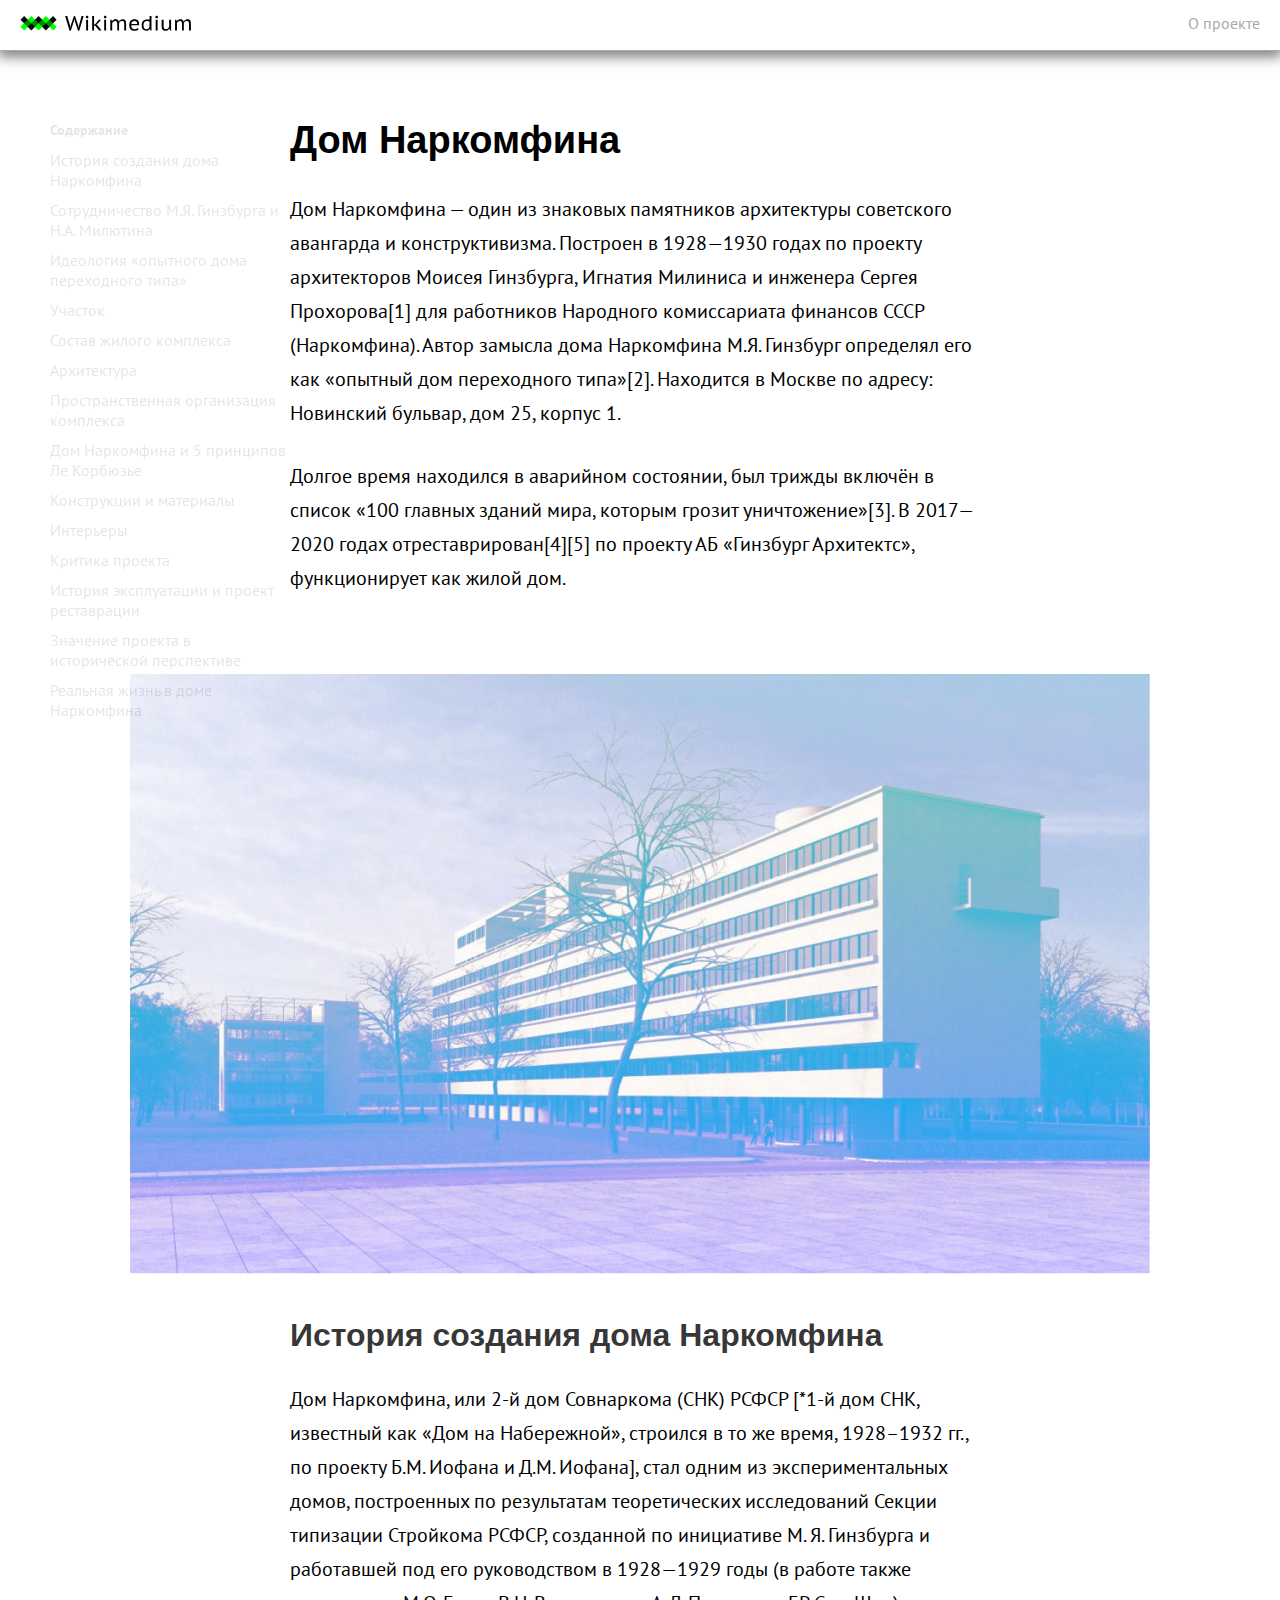
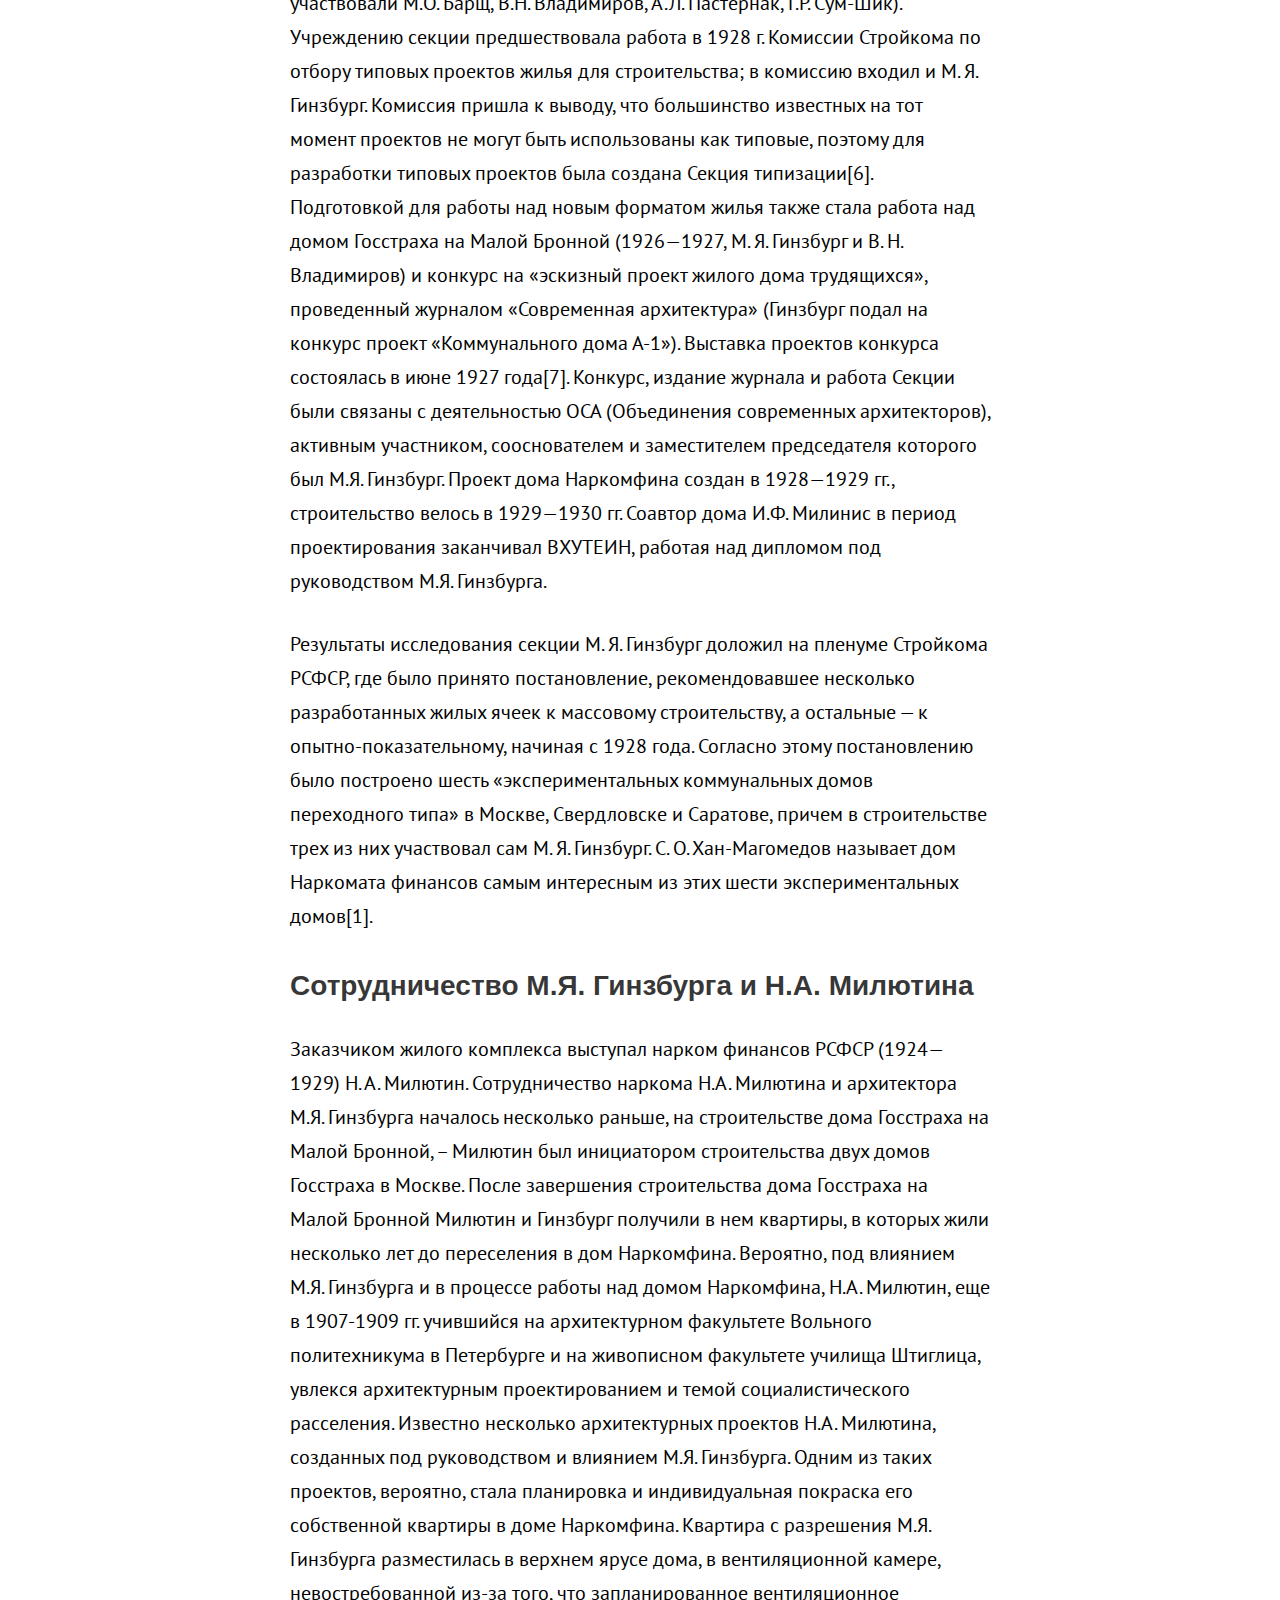
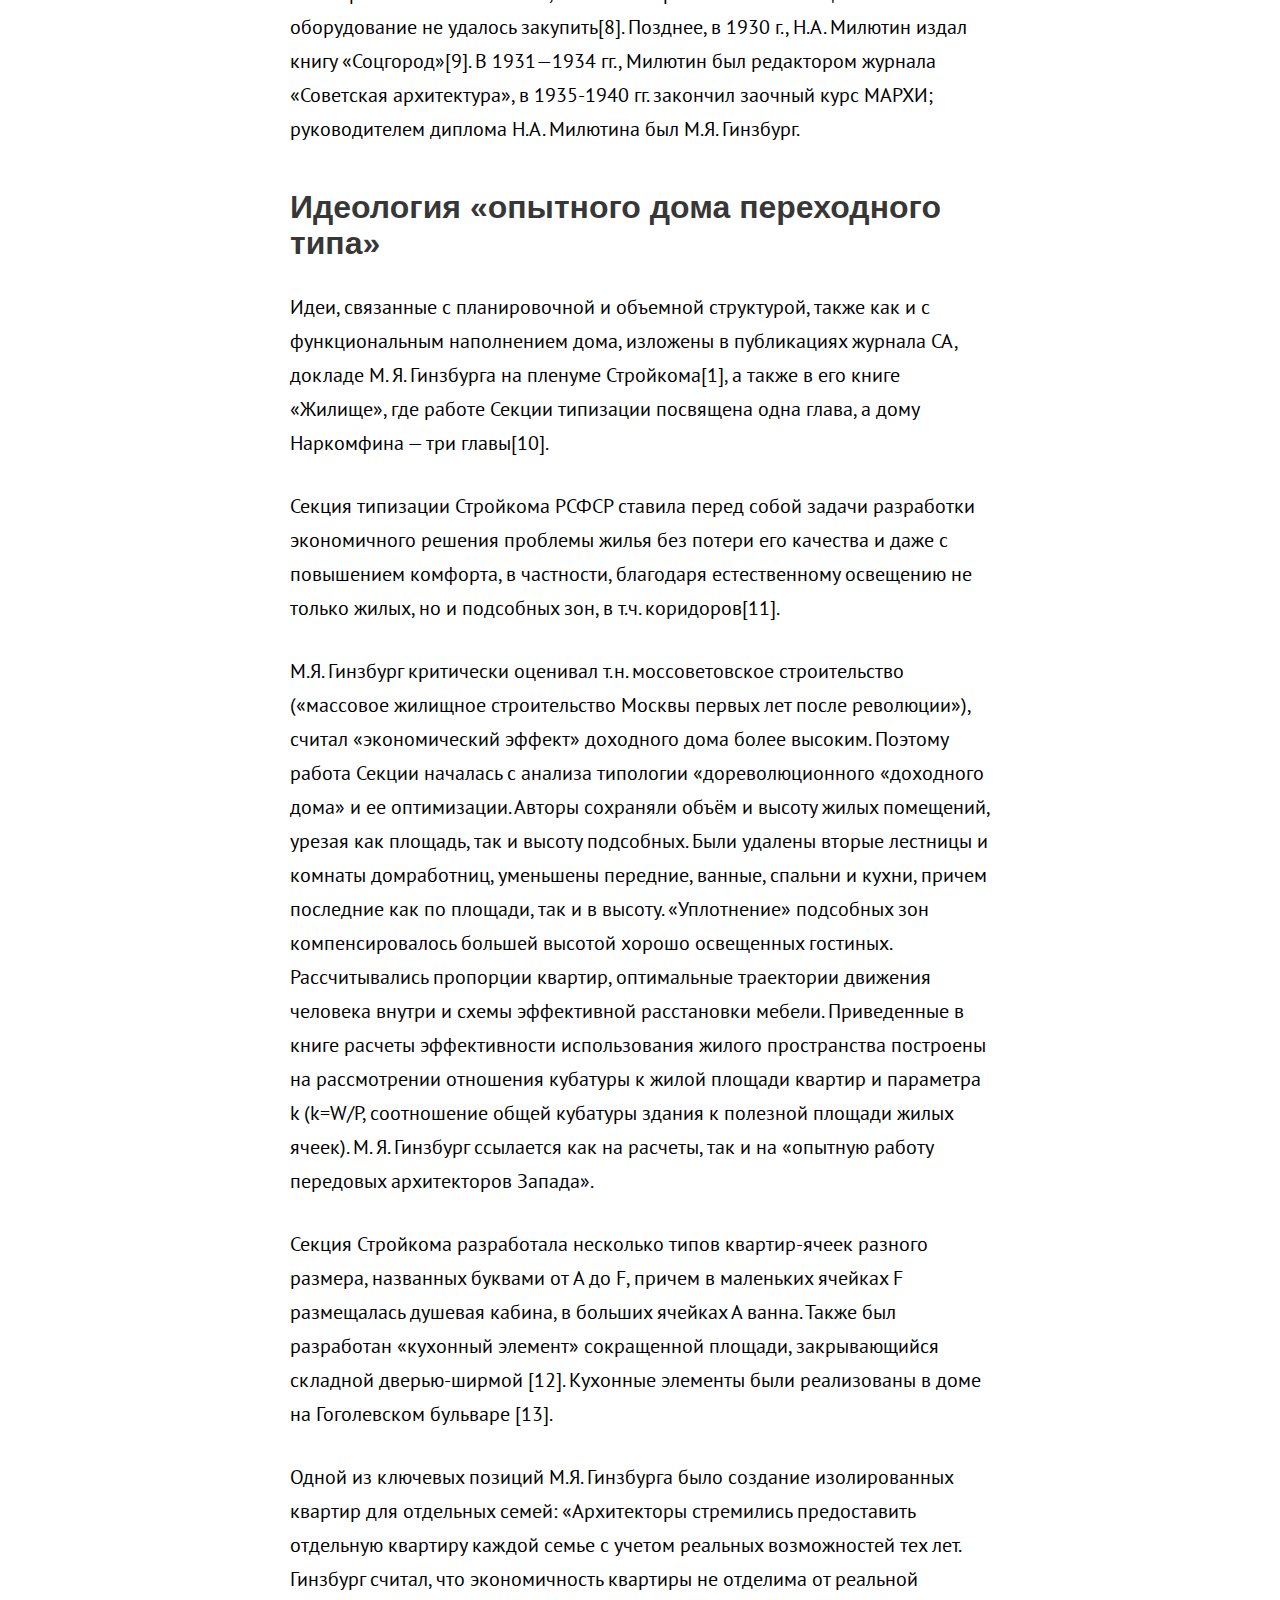
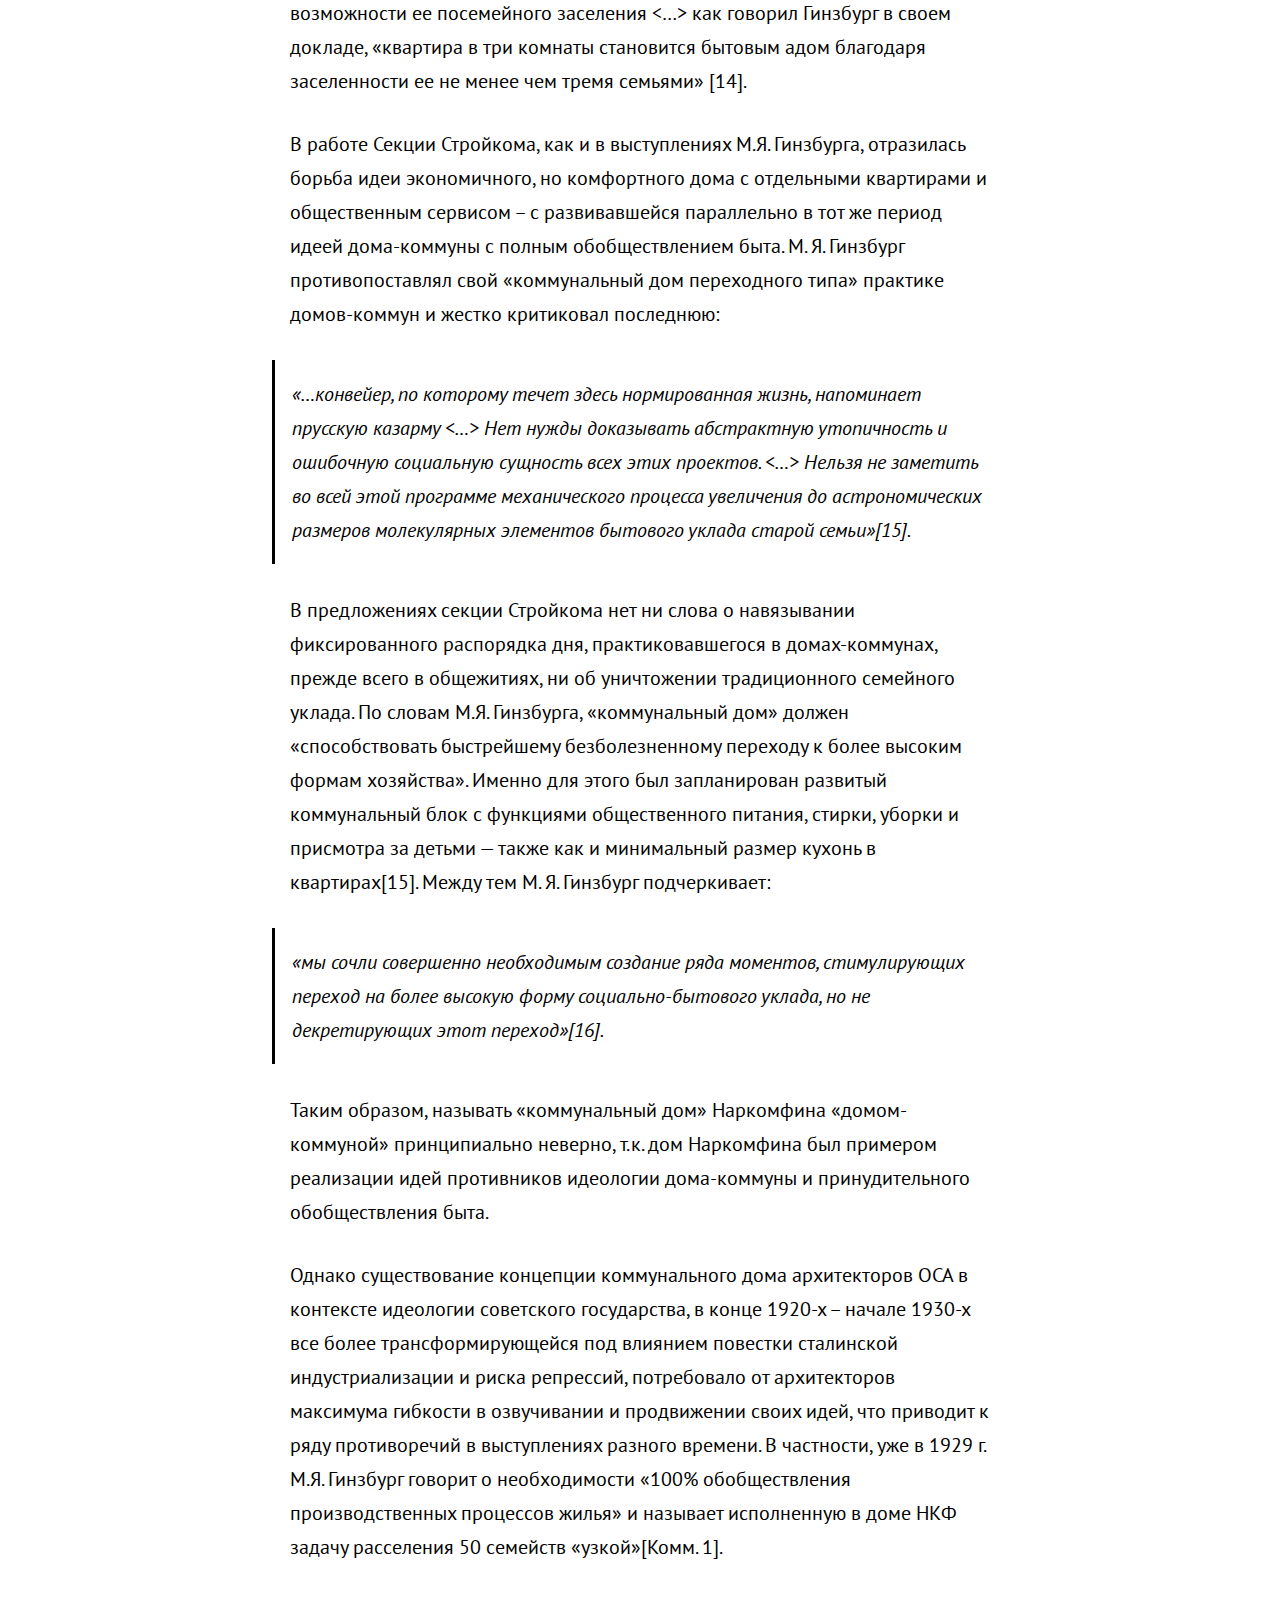
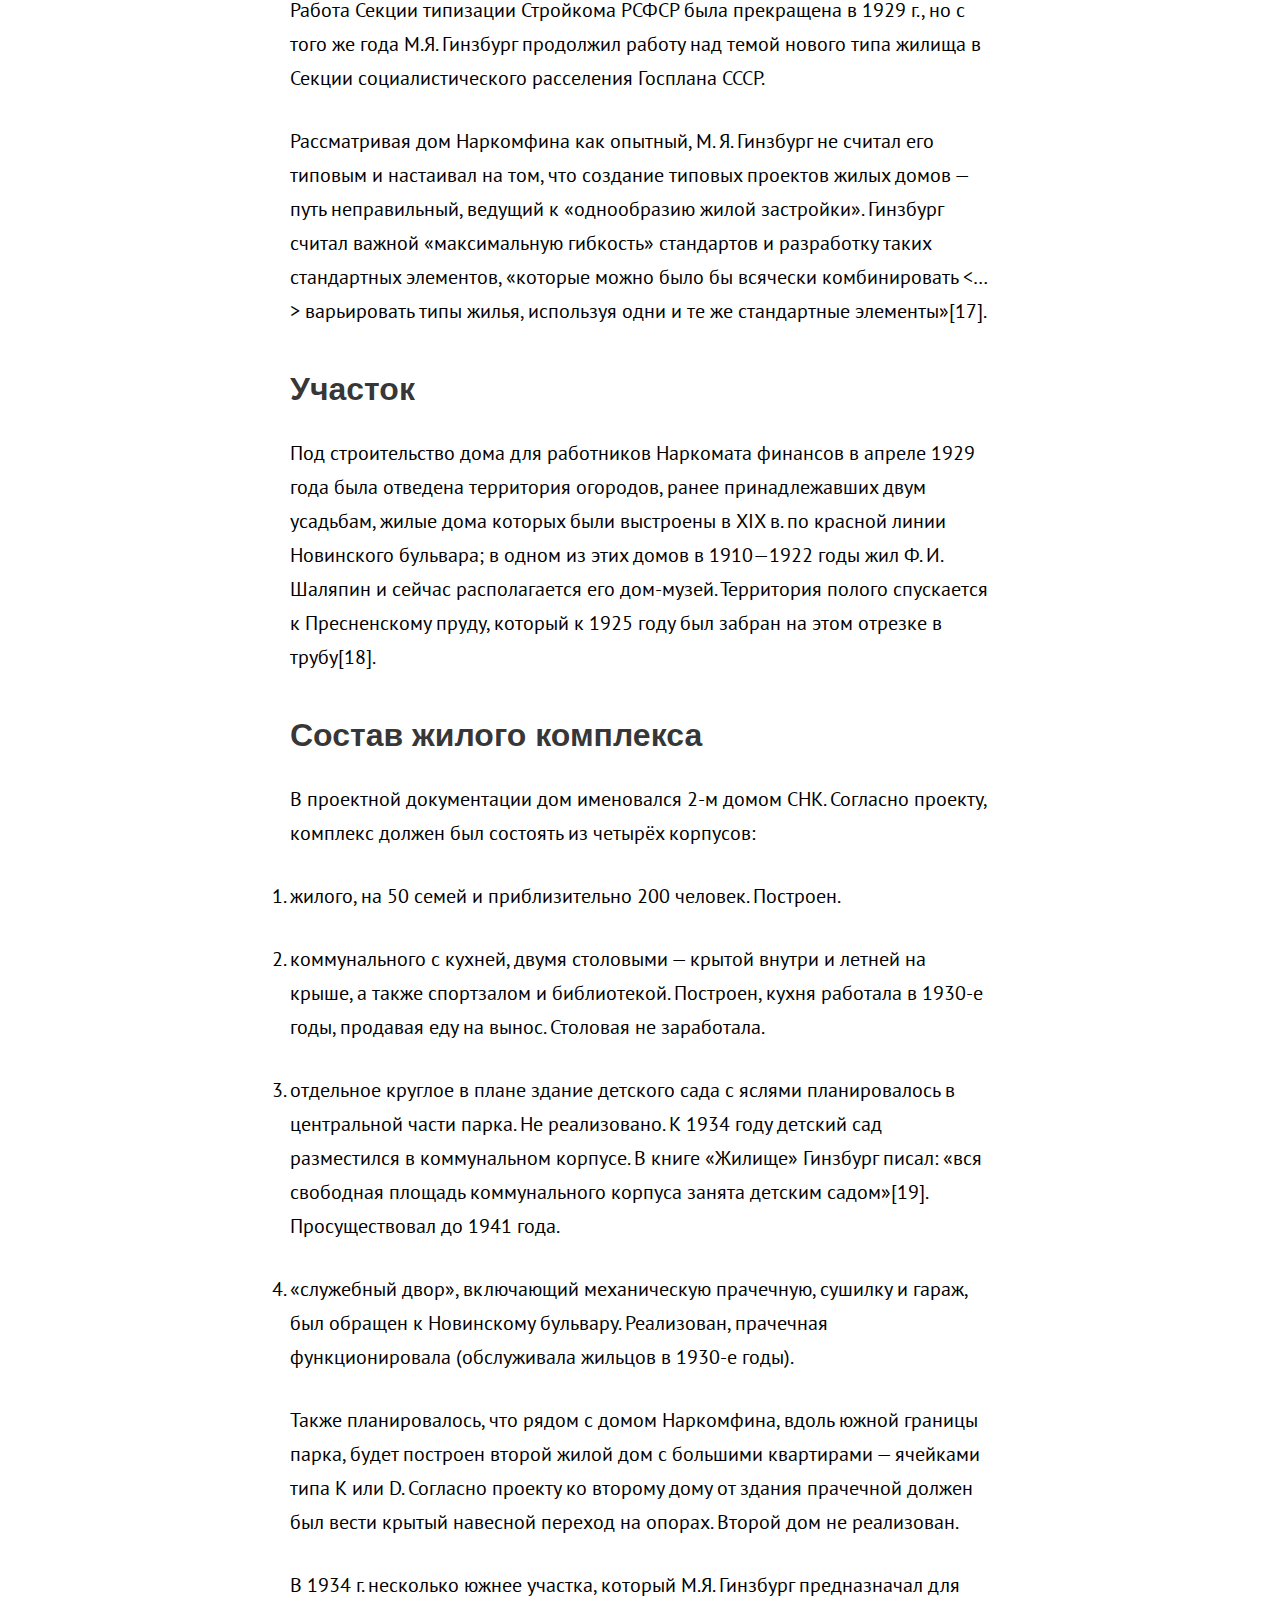
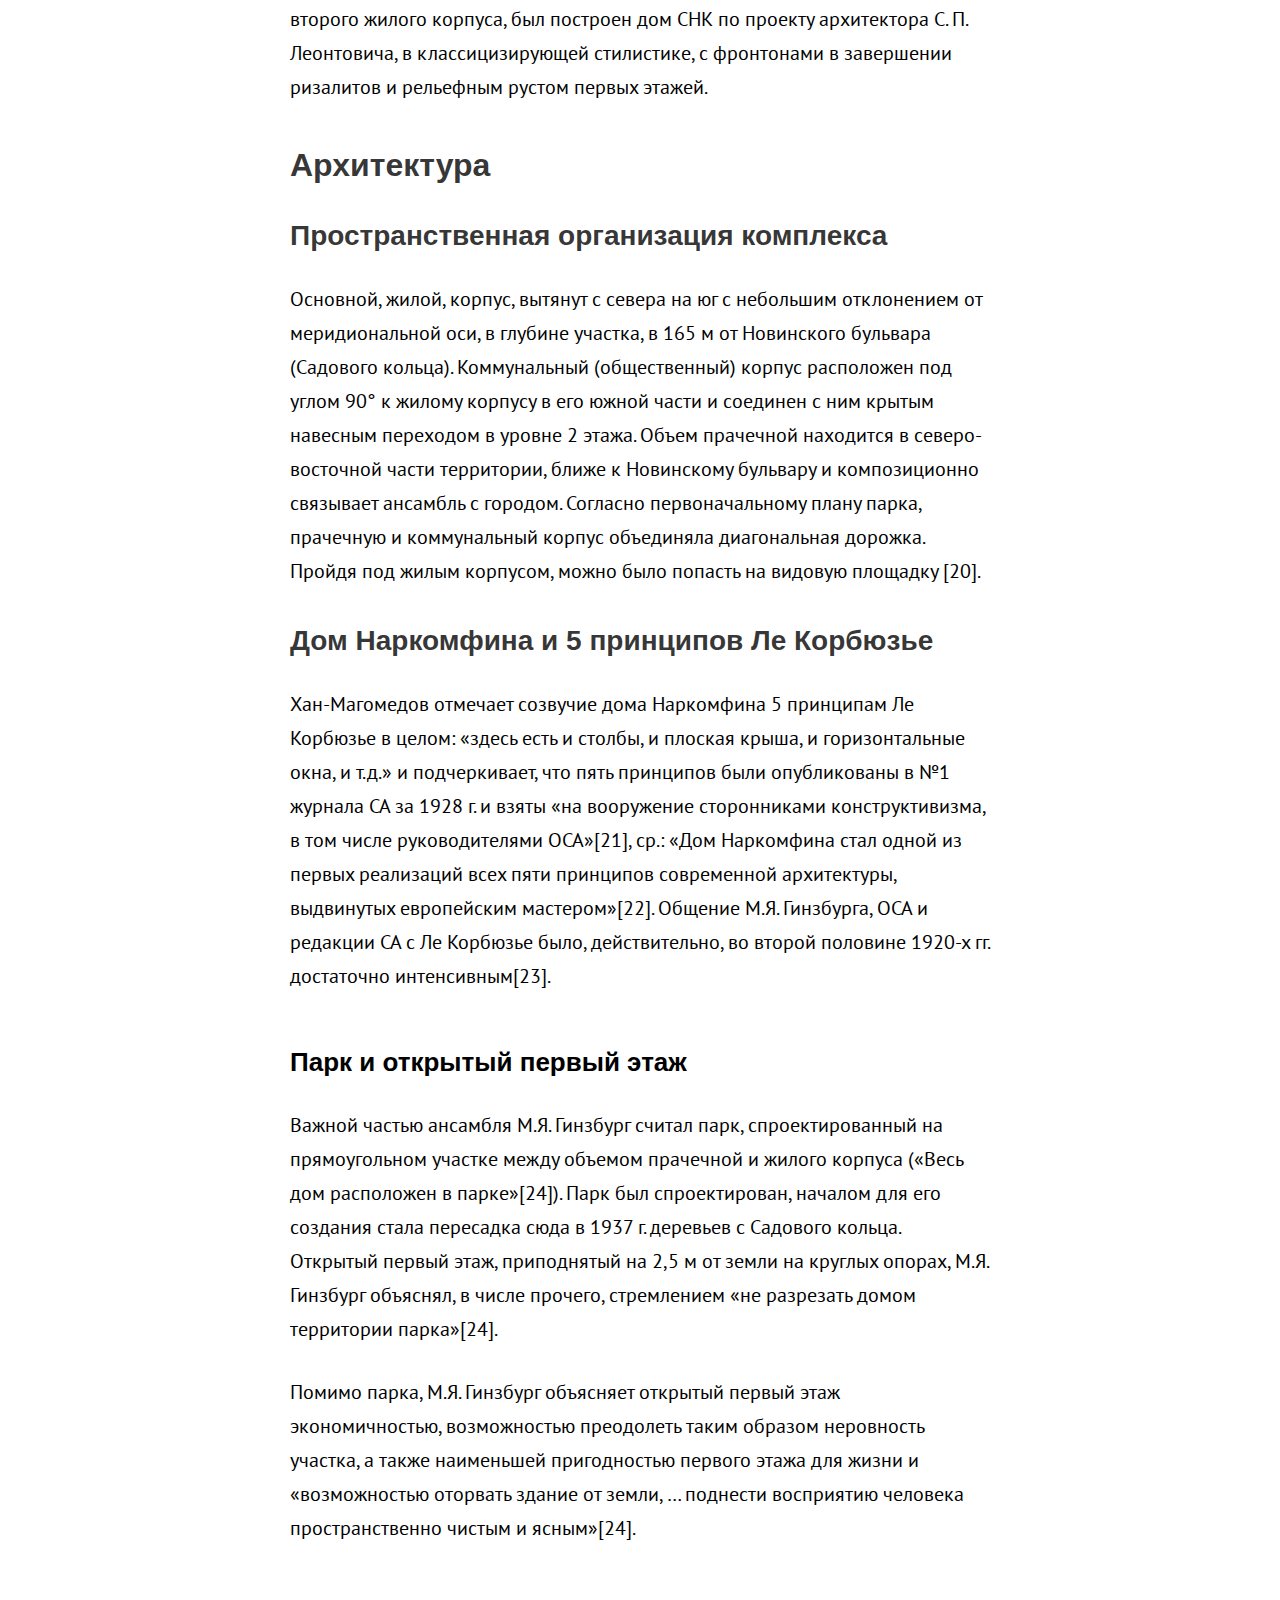
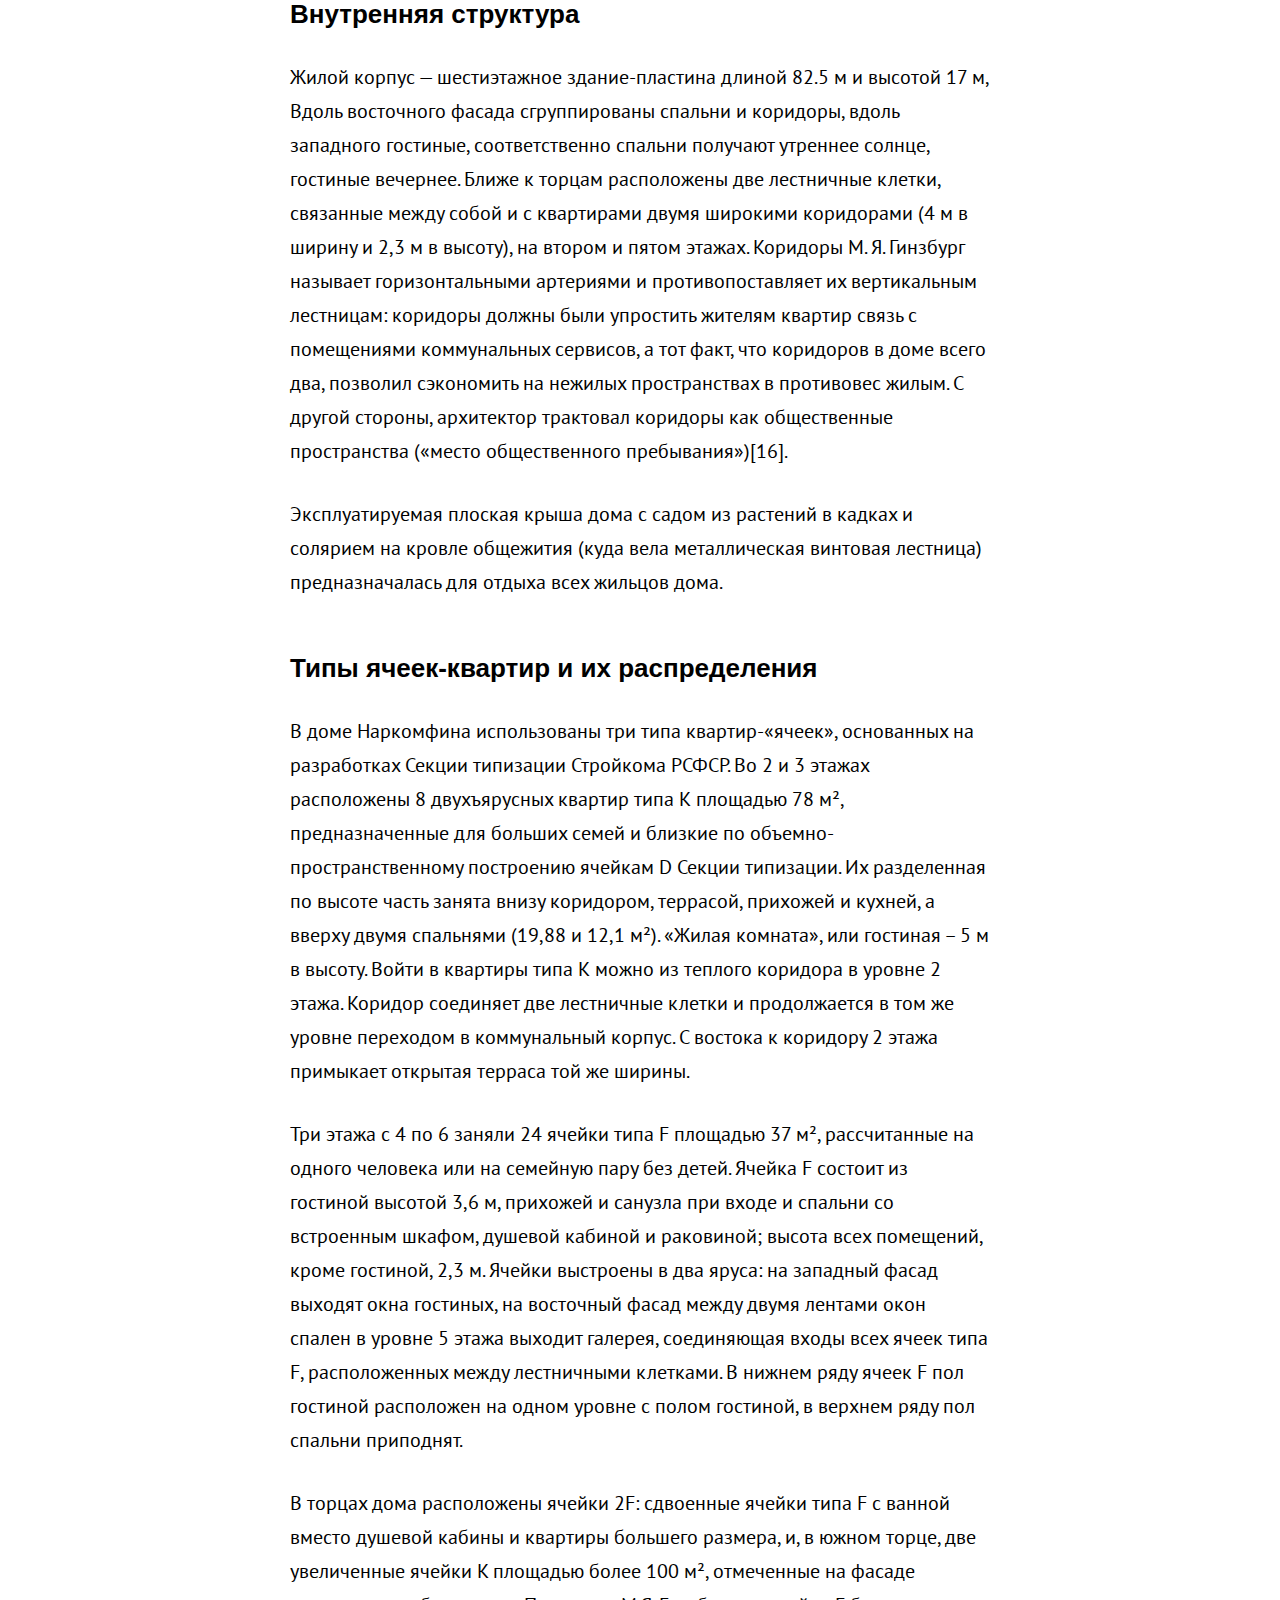
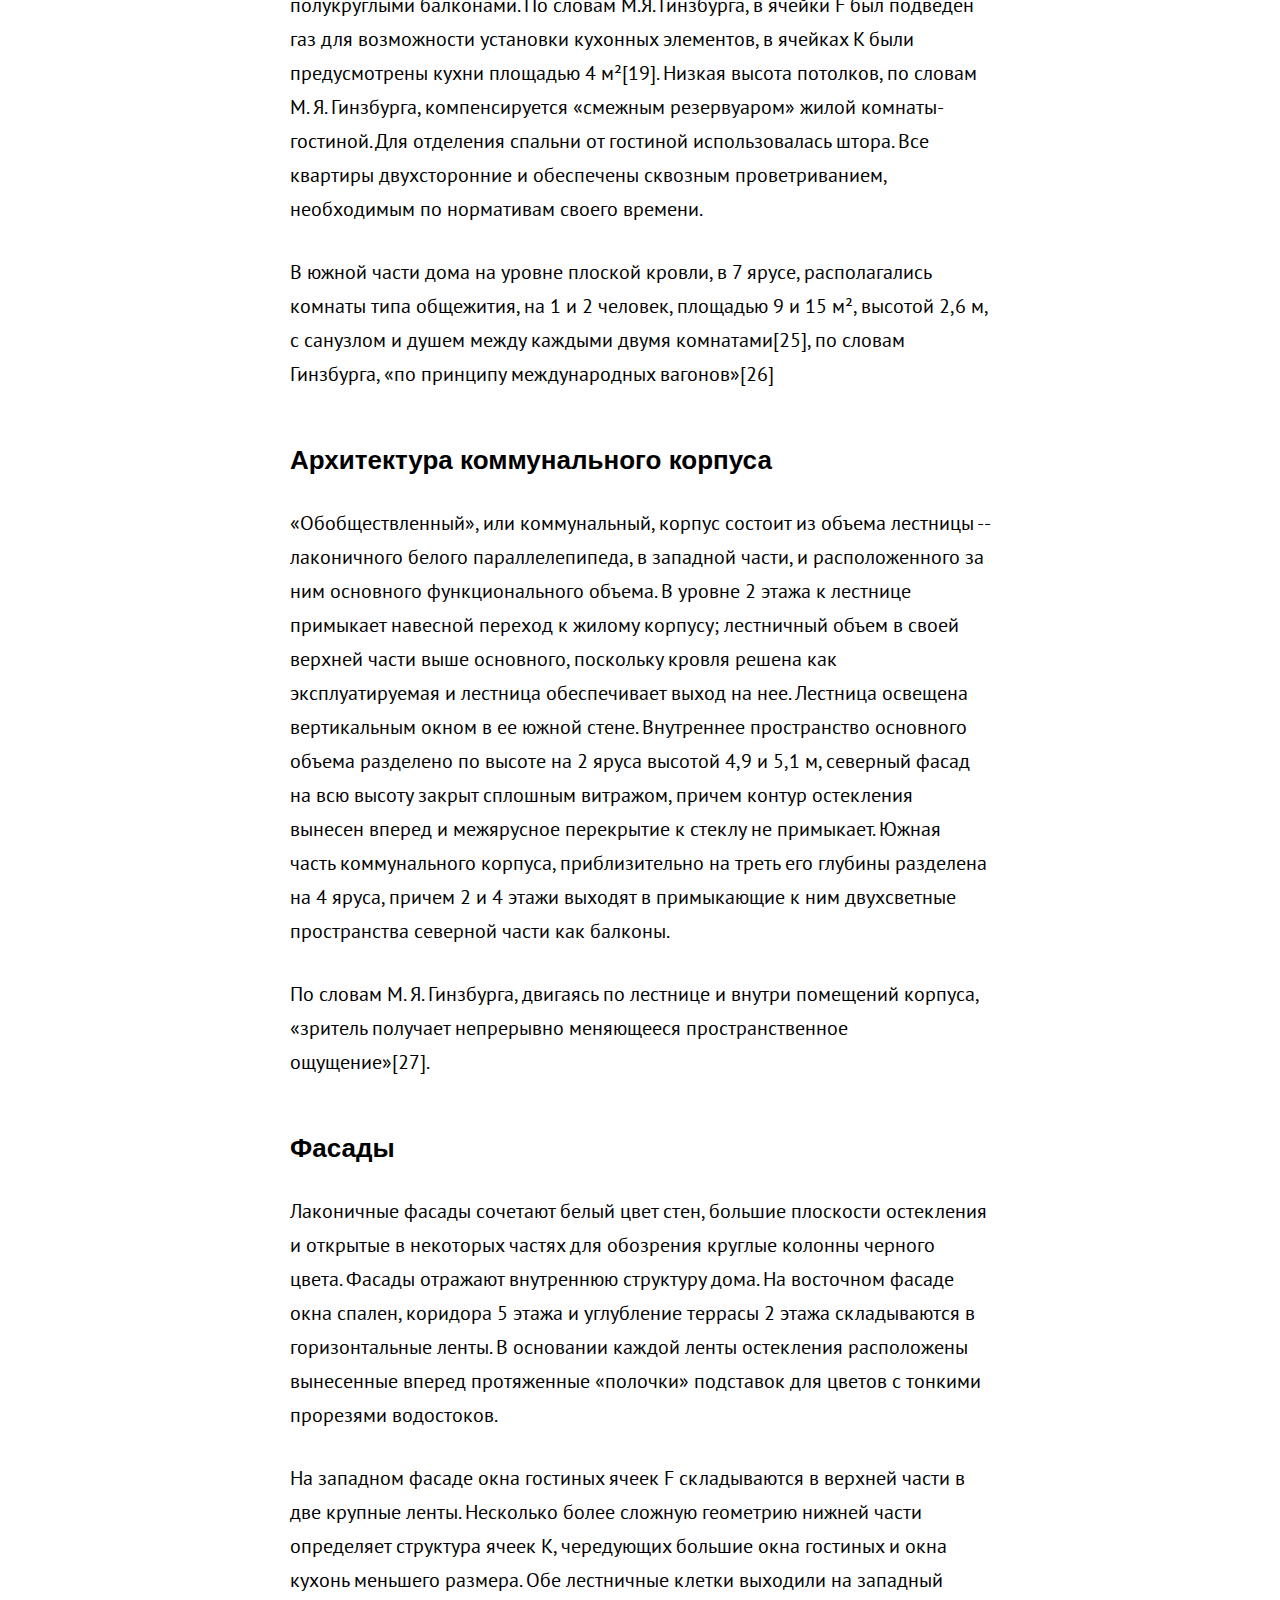
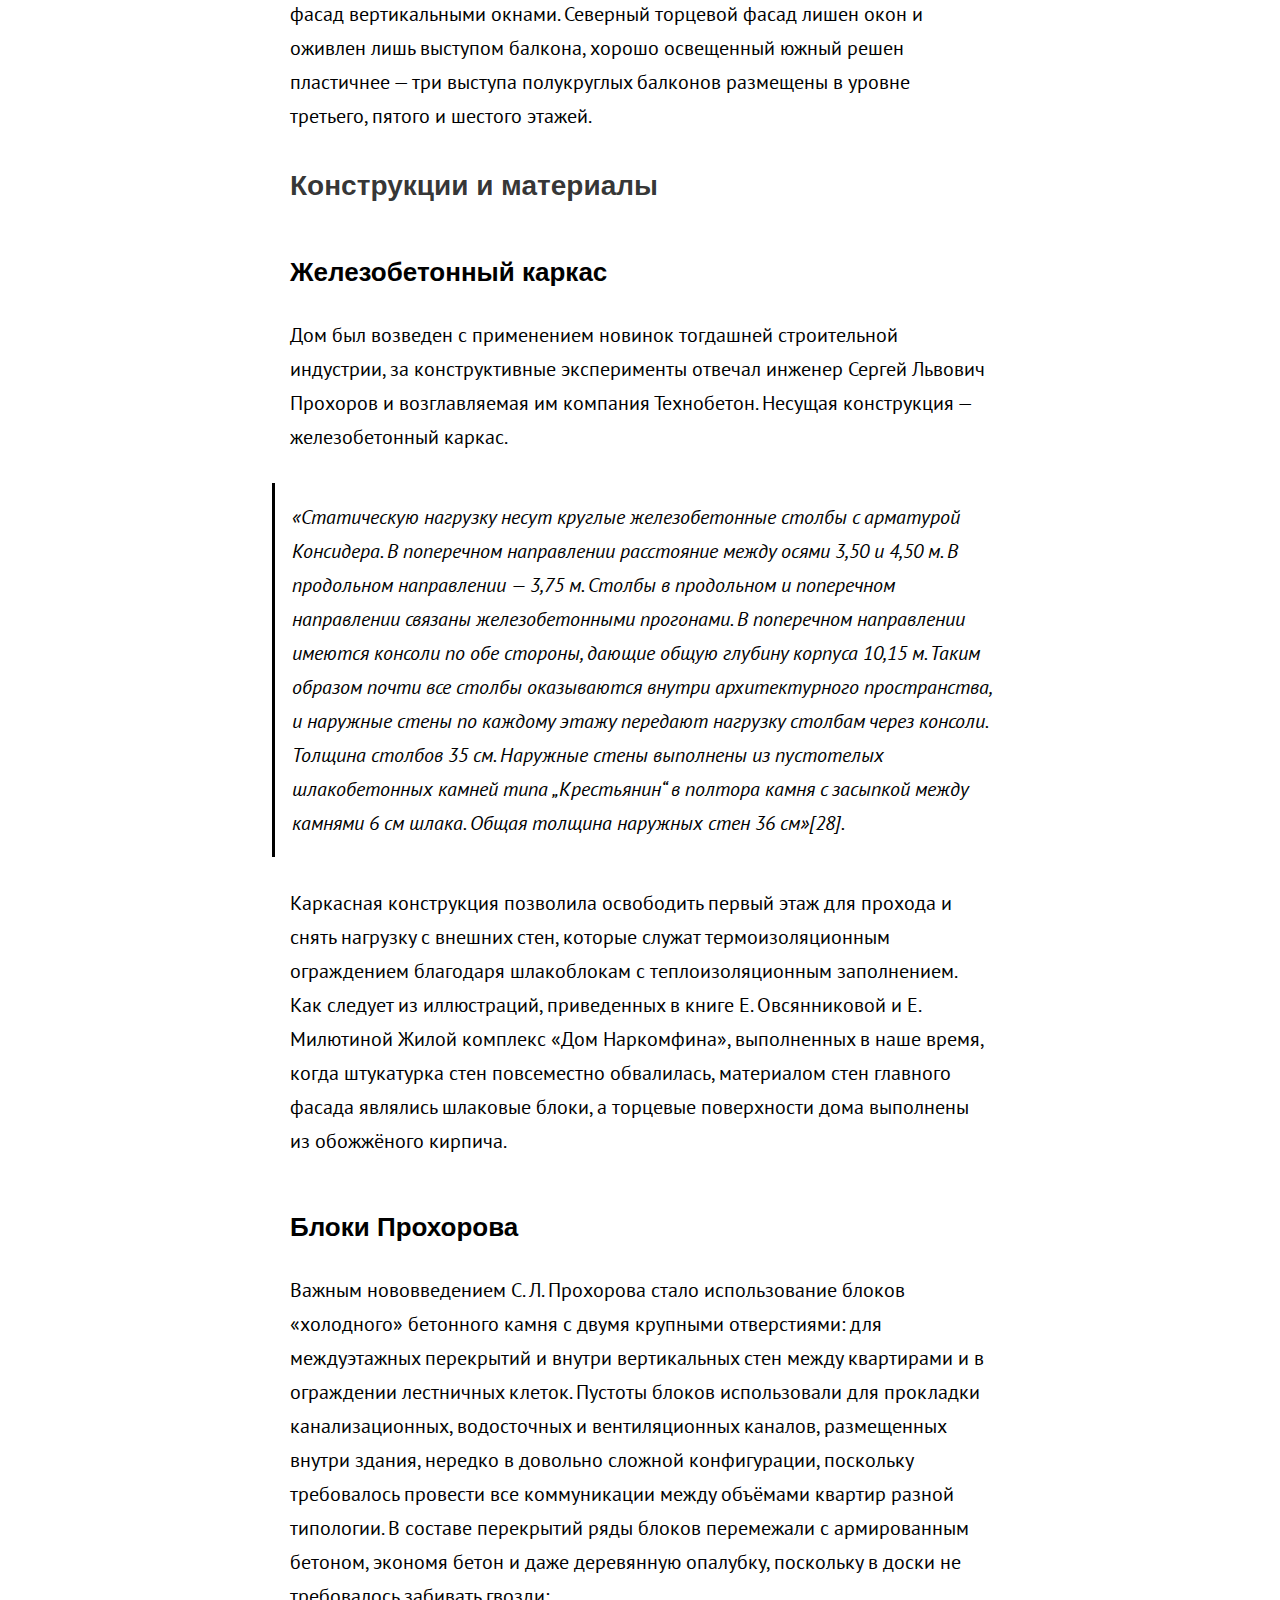
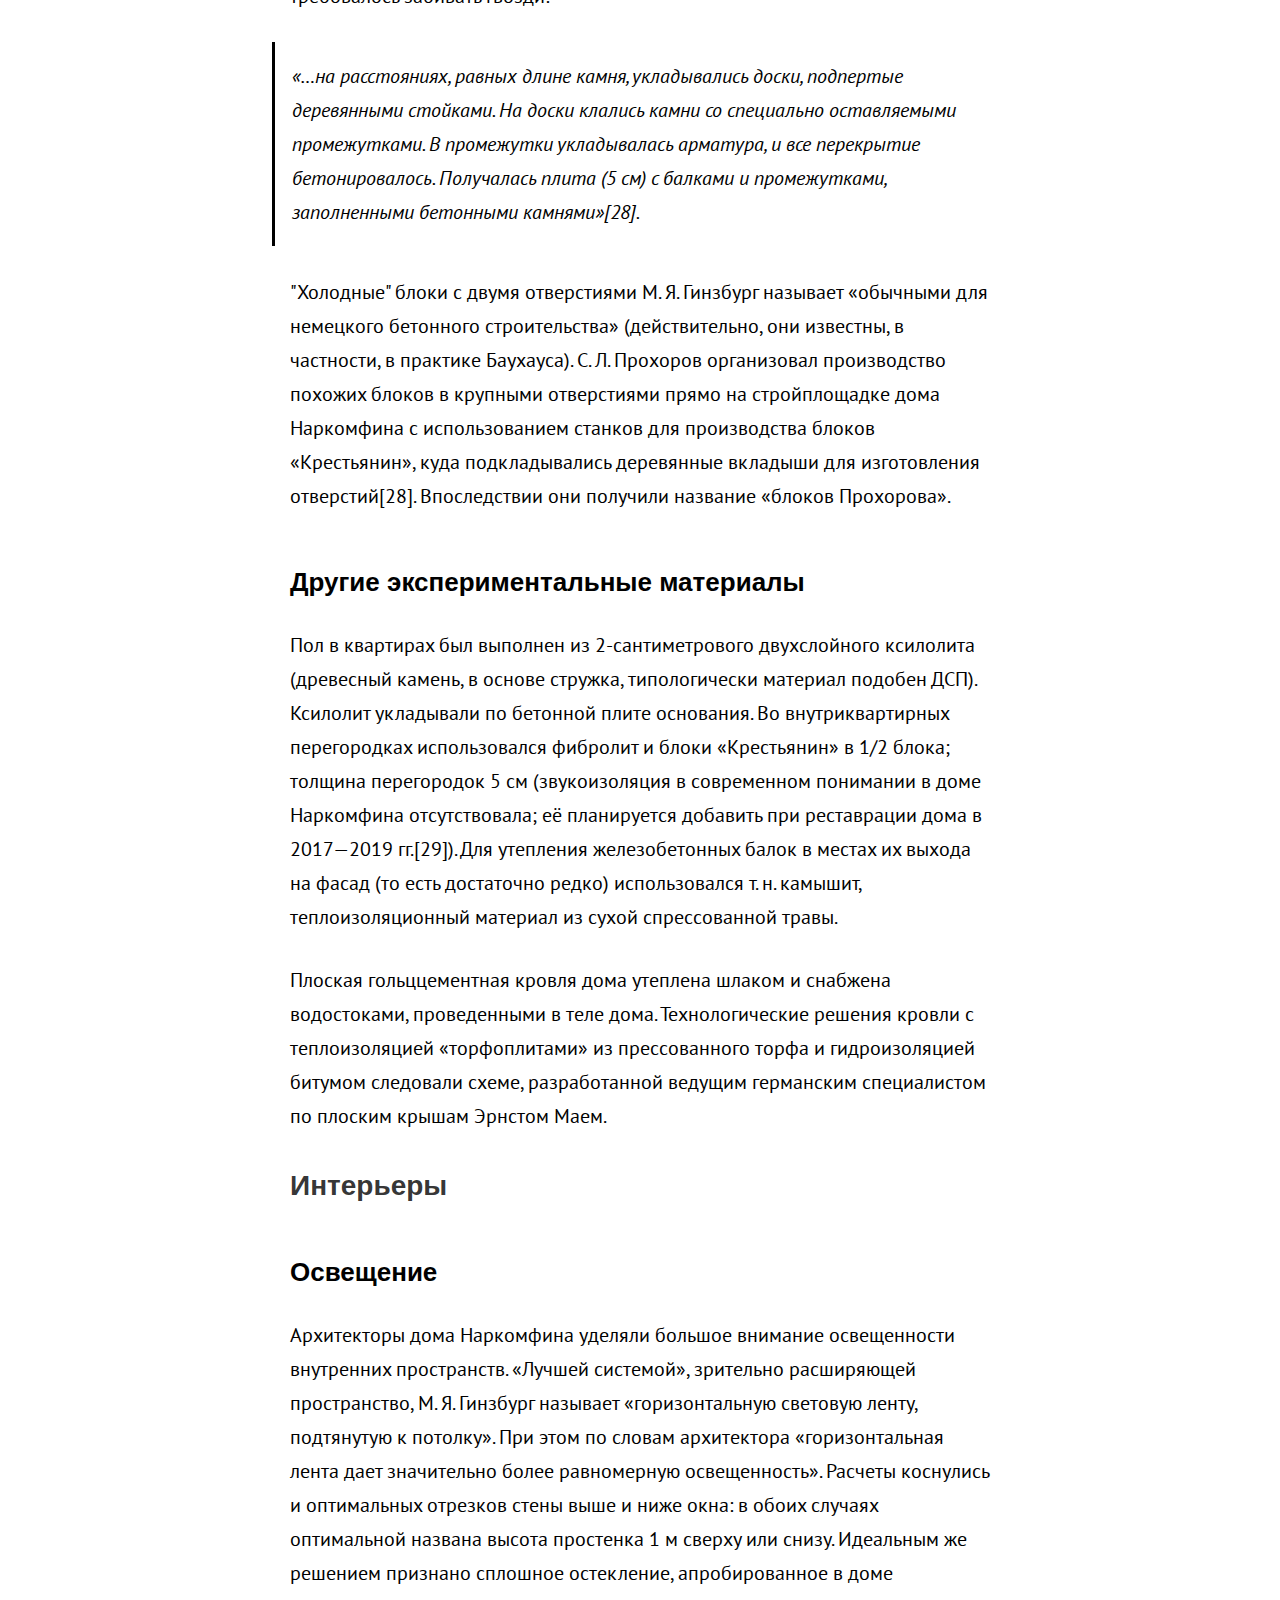
==== commit 040ec665: "Update index.html" ====
--- a/index.html
+++ b/index.html
@@ -1,6 +1,7 @@
 <!DOCTYPE html>
 <html lang="en" dir="ltr">
   <head>
+    <meta name="viewport" content="width=device-width">
     <meta charset="utf-8">
     <title>Дом Наркомфина</title>
     <link rel="stylesheet" href="stylesheets/style.css">
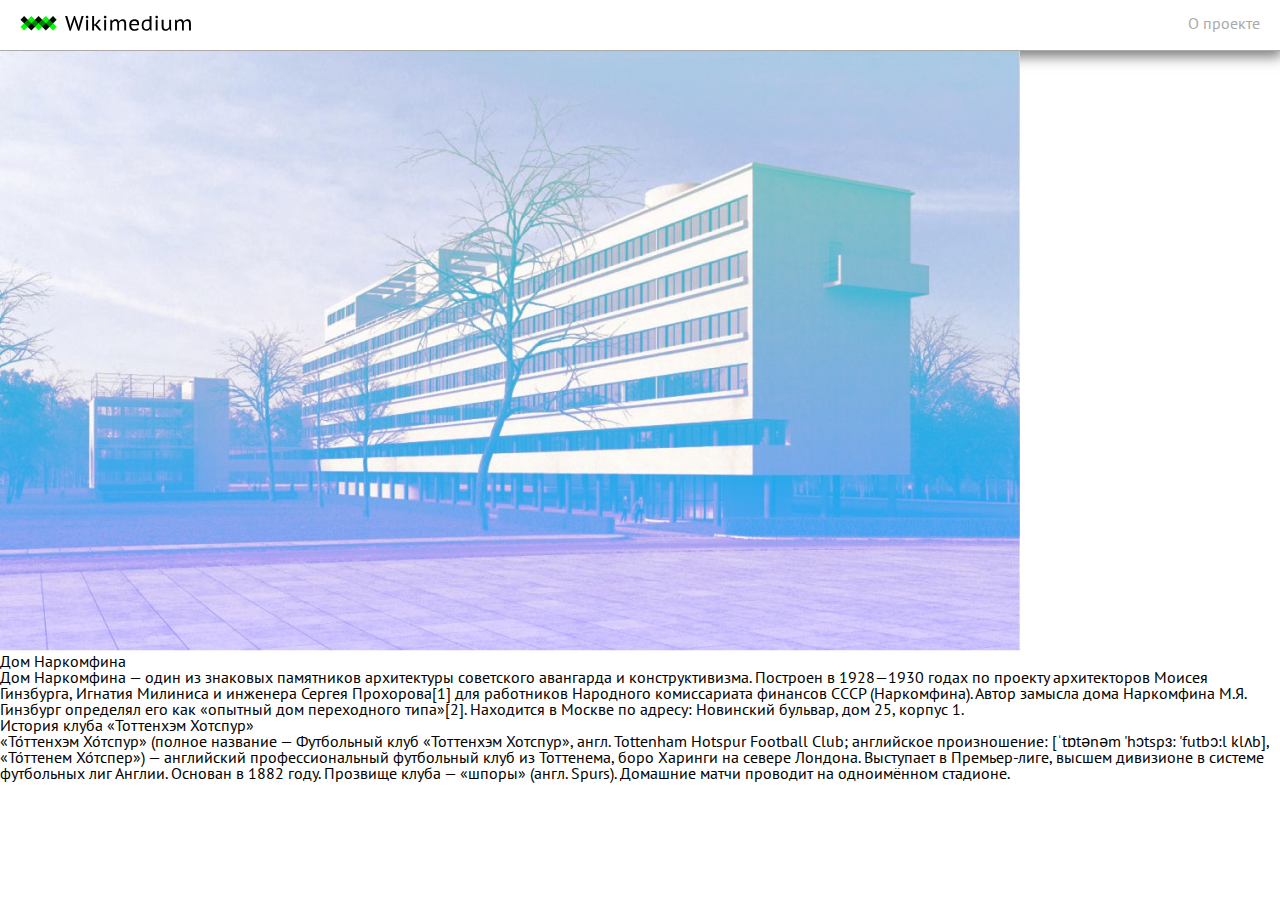
==== commit 6107bb1a: "Update index.html" ====
--- a/index.html
+++ b/index.html
@@ -1,346 +1,30 @@
 <!DOCTYPE html>
 <html lang="en" dir="ltr">
   <head>
+    <meta charset="utf-8">
+    <link rel="stylesheet" href="stylesheets/style.css">
     <meta name="viewport" content="width=device-width">
-    <meta charset="utf-8">
-    <title>Дом Наркомфина</title>
-    <link rel="stylesheet" href="stylesheets/style.css">
-    <link rel="icon" type="image/x-icon" href="images/favicon.ico">
-    <script src="javascripts/jquery-3.6.0.js" charset="utf-8"></script>
-    <script type="text/javascript">
-      $(function() {
-        $('.sidebar a').each(function() {
-          $(this).on('click', function(e) {
-            e.preventDefault();
-            var scrollTo = $(this).attr('href');
-            var whitespace = scrollTo == '#s1' ? 70 : 30;
-            $('html,body').animate({
-              scrollTop: $(scrollTo).offset().top - whitespace
-            }, 600);
-          });
-        });
-      });
-    </script>
+    <title>Главная</title>
   </head>
   <body>
     <div class="menubar">
       <a href="index.html"><img src="images/logo.svg" alt=""></a>
       <a href="about.html">О проекте</a>
     </div>
-    <nav class="sidebar">
-
-      <ul>
-        <li>Содержание</li>
-        <li><a href="#s1">История создания дома Наркомфина</a>
-          <ul><li><a href="#s1s1">Сотрудничество М.Я. Гинзбурга и Н.А. Милютина</a></li></ul>
-        </li>
-        <li><a href="#s2">Идеология «опытного дома переходного типа»</a></li>
-        <li><a href="#s3">Участок</a></li>
-        <li><a href="#s4">Состав жилого комплекса</a></li>
-        <li><a href="#s5">Архитектура</a>
-          <ul>
-            <li><a href="#s5s1">Пространственная организация комплекса</a></li>
-            <li><a href="#s5s2">Дом Наркомфина и 5 принципов Ле Корбюзье</a>
-            </li>
-            <li><a href="#s5s3">Конструкции и материалы</a>
-            </li>
-            <li><a href="#s5s4">Интерьеры</a>
-            </li>
-          </ul>
-        </li>
-        <li><a href="#s6">Критика проекта</a>
-        </li>
-        <li><a href="#s7">История эксплуатации и проект реставрации</a>
-        </li>
-        <li><a href="#s8">Значение проекта в исторической перспективе</a></li>
-        <li><a href="#s9">Реальная жизнь в доме Наркомфина</a>
-        </li>
-    </nav>
-    <article>
+    <div class="index-item">
+      <img src="images/narkomfin.jpg" alt="">
       <h1>Дом Наркомфина</h1>
-
-      <p><strong>Дом Наркомфина</strong> — один из знаковых памятников архитектуры советского авангарда и конструктивизма. Построен в 1928—1930 годах по проекту архитекторов Моисея Гинзбурга, Игнатия Милиниса и инженера Сергея Прохорова[1] для работников Народного комиссариата финансов СССР (Наркомфина). Автор замысла дома Наркомфина М.Я. Гинзбург определял его как «опытный дом переходного типа»[2]. Находится в Москве по адресу: Новинский бульвар, дом 25, корпус 1.
+      <p>
+        Дом Наркомфина — один из знаковых памятников архитектуры советского авангарда и конструктивизма. Построен в 1928—1930 годах по проекту архитекторов Моисея Гинзбурга, Игнатия Милиниса и инженера Сергея Прохорова[1] для работников Народного комиссариата финансов СССР (Наркомфина). Автор замысла дома Наркомфина М.Я. Гинзбург определял его как «опытный дом переходного типа»[2]. Находится в Москве по адресу: Новинский бульвар, дом 25, корпус 1.
       </p>
-      <p>Долгое время находился в аварийном состоянии, был трижды включён в список «100 главных зданий мира, которым грозит уничтожение»[3]. В 2017—2020 годах отреставрирован[4][5] по проекту АБ «Гинзбург Архитектс», функционирует как жилой дом.
+      <a href="narkomfin.html"></a>
+    </div>
+    <div class="index-item">
+      <h1>История клуба «Тоттенхэм Хотспур»</h1>
+      <p>
+        «То́ттенхэм Хо́тспур» (полное название — Футбольный клуб «Тоттенхэм Хотспур», англ. Tottenham Hotspur Football Club; английское произношение: [ˈtɒtənəm 'hɔtspɜ: 'futbɔ:l klʌb], «То́ттенем Хо́тспер») — английский профессиональный футбольный клуб из Тоттенема, боро Харинги на севере Лондона. Выступает в Премьер-лиге, высшем дивизионе в системе футбольных лиг Англии. Основан в 1882 году. Прозвище клуба — «шпоры» (англ. Spurs). Домашние матчи проводит на одноимённом стадионе.
       </p>
-
-      <div class="img">
-        <img src="images/narkomfin.jpg" alt="Вид дома Наркомфина со стороны Новинского бульвара, декабрь 2019 года">
-      </div>
-
-      <!-- <h4>Содержание</h4>
-      <ol>
-        <li>История создания дома Наркомфина
-          <ol><li>Сотрудничество М.Я. Гинзбурга и Н.А. Милютина</li></ol>
-        </li>
-        <li>Идеология «опытного дома переходного типа»</li>
-        <li>Участок</li>
-        <li>Состав жилого комплекса</li>
-        <li>Архитектура
-          <ol>
-            <li>Пространственная организация комплекса</li>
-            <li>Дом Наркомфина и 5 принципов Ле Корбюзье
-              <ol>
-                <li>Парк и открытый первый этаж</li>
-                <li>Внутренняя структура</li>
-                <li>Типы ячеек-квартир и их распределение</li>
-                <li>Архитектура коммунального корпуса</li>
-                <li>Фасады</li>
-              </ol>
-            </li>
-            <li>Конструкции и материалы
-              <ol>
-                <li>Железобетонный каркас</li>
-                <li>Блоки Прохорова</li>
-                <li>Другие эксперементальные материалы</li>
-              </ol>
-            </li>
-            <li>Интерьеры
-              <ol>
-                <li>Освещение</li>
-                <li>Сдвижные окна</li>
-                <li>Цвет</li>
-              </ol>
-            </li>
-          </ol>
-        </li>
-        <li>Критика проекта
-          <ol>
-            <li>С технической стороны</li>
-            <li>С бытовой стороны</li>
-          </ol>
-        </li>
-        <li>История эксплуатации и проект реставрации
-          <ol>
-            <li>Развитие городского окружения</li>
-            <li>Перестройки</li>
-            <li>Причины ветхости дома</li>
-            <li>Новейшая история дома и реставрация</li>
-          </ol>
-        </li>
-        <li>Значение проекта в исторической перспективе</li>
-        <li>Реальная жизнь в доме Наркомфина
-          <ol>
-            <li>Известные жители</li>
-          </ol>
-        </li>
-        <li>См. также</li>
-        <li>Примечания
-          <ol>
-            <li>Сноски</li>
-            <li>Источники</li>
-          </ol>
-        </li>
-        <li>Литература</li>
-        <li>Ссылки</li>
-      </ol> -->
-
-      <h2 id="s1">История создания дома Наркомфина</h2>
-          <p>Дом Наркомфина, или 2-й дом Совнаркома (СНК) РСФСР [*1-й дом СНК, известный как «Дом на Набережной», строился в то же время, 1928–1932 гг., по проекту Б.М. Иофана и Д.М. Иофана], стал одним из экспериментальных домов, построенных по результатам теоретических исследований Секции типизации Стройкома РСФСР, созданной по инициативе М. Я. Гинзбурга и работавшей под его руководством в 1928—1929 годы (в работе также участвовали М.О. Барщ, В.Н. Владимиров, А.Л. Пастернак, Г.Р. Сум-Шик). Учреждению секции предшествовала работа в 1928 г. Комиссии Стройкома по отбору типовых проектов жилья для строительства; в комиссию входил и М. Я. Гинзбург. Комиссия пришла к выводу, что большинство известных на тот момент проектов не могут быть использованы как типовые, поэтому для разработки типовых проектов была создана Секция типизации[6]. Подготовкой для работы над новым форматом жилья также стала работа над домом Госстраха на Малой Бронной (1926—1927, М. Я. Гинзбург и В. Н. Владимиров) и конкурс на «эскизный проект жилого дома трудящихся», проведенный журналом «Современная архитектура» (Гинзбург подал на конкурс проект «Коммунального дома А-1»). Выставка проектов конкурса состоялась в июне 1927 года[7]. Конкурс, издание журнала и работа Секции были связаны с деятельностью ОСА (Объединения современных архитекторов), активным участником, сооснователем и заместителем председателя которого был М.Я. Гинзбург. Проект дома Наркомфина создан в 1928—1929 гг.,   строительство велось в 1929—1930 гг. Соавтор дома И.Ф. Милинис в период проектирования заканчивал ВХУТЕИН, работая над дипломом под руководством М.Я. Гинзбурга.
-          </p>
-          <p>Результаты исследования секции М. Я. Гинзбург доложил на пленуме Стройкома РСФСР, где было принято постановление, рекомендовавшее несколько разработанных жилых ячеек к массовому строительству, а остальные — к опытно-показательному, начиная с 1928 года. Согласно этому постановлению было построено шесть «экспериментальных коммунальных домов переходного типа» в Москве, Свердловске и Саратове, причем в строительстве трех из них участвовал сам М. Я. Гинзбург. С. О. Хан-Магомедов называет дом Наркомата финансов самым интересным из этих шести экспериментальных домов[1].
-          </p>
-
-        <h3 id="s1s1">Сотрудничество М.Я. Гинзбурга и Н.А. Милютина</h3>
-          <p>Заказчиком жилого комплекса выступал нарком финансов РСФСР (1924—1929) Н. А. Милютин. Сотрудничество наркома Н.А. Милютина и архитектора М.Я. Гинзбурга началось несколько раньше, на строительстве дома Госстраха на Малой Бронной, – Милютин был инициатором строительства двух домов Госстраха в Москве. После завершения строительства дома Госстраха на Малой Бронной Милютин и Гинзбург получили в нем квартиры, в которых жили несколько лет до переселения в дом Наркомфина. Вероятно, под влиянием М.Я. Гинзбурга и в процессе работы над домом Наркомфина, Н.А. Милютин, еще в 1907-1909 гг. учившийся на архитектурном факультете Вольного политехникума в Петербурге и на живописном факультете училища Штиглица, увлекся архитектурным проектированием и темой социалистического расселения. Известно несколько архитектурных проектов Н.А. Милютина, созданных под руководством и влиянием М.Я. Гинзбурга. Одним из таких проектов, вероятно, стала планировка и индивидуальная покраска его собственной квартиры в доме Наркомфина. Квартира с разрешения М.Я. Гинзбурга разместилась в верхнем ярусе дома, в вентиляционной камере, невостребованной из-за того, что запланированное вентиляционное оборудование не удалось закупить[8]. Позднее, в 1930 г., Н.А. Милютин издал книгу «Соцгород»[9]. В 1931—1934 гг., Милютин был редактором журнала «Советская архитектура», в 1935-1940 гг. закончил заочный курс МАРХИ; руководителем диплома Н.А. Милютина был М.Я. Гинзбург.
-          </p>
-
-      <h2 id="s2">Идеология «опытного дома переходного типа»</h2>
-          <p>Идеи, связанные с планировочной и объемной структурой, также как и с функциональным наполнением дома, изложены в публикациях журнала СА, докладе М. Я. Гинзбурга на пленуме Стройкома[1], а также в его книге «Жилище», где работе Секции типизации посвящена одна глава, а дому Наркомфина — три главы[10].
-          </p>
-          <p>Секция типизации Стройкома РСФСР ставила перед собой задачи разработки экономичного решения проблемы жилья без потери его качества и даже с повышением комфорта, в частности, благодаря естественному освещению не только жилых, но и подсобных зон, в т.ч. коридоров[11].
-          </p>
-          <p>М.Я. Гинзбург критически оценивал т.н. моссоветовское строительство («массовое жилищное строительство Москвы первых лет после революции»), считал «экономический эффект» доходного дома более высоким. Поэтому работа Секции началась с анализа типологии «дореволюционного «доходного дома» и ее оптимизации. Авторы сохраняли объём и высоту жилых помещений, урезая как площадь, так и высоту подсобных. Были удалены вторые лестницы и комнаты домработниц, уменьшены передние, ванные, спальни и кухни, причем последние как по площади, так и в высоту. «Уплотнение» подсобных зон компенсировалось большей высотой хорошо освещенных гостиных. Рассчитывались пропорции квартир, оптимальные траектории движения человека внутри и схемы эффективной расстановки мебели. Приведенные в книге расчеты эффективности использования жилого пространства построены на рассмотрении отношения кубатуры к жилой площади квартир и параметра k (k=W/P, соотношение общей кубатуры здания к полезной площади жилых ячеек). М. Я. Гинзбург ссылается как на расчеты, так и на «опытную работу передовых архитекторов Запада».
-          </p>
-          <p>Секция Стройкома разработала несколько типов квартир-ячеек разного размера, названных буквами от A до F, причем в маленьких ячейках F размещалась душевая кабина, в больших ячейках А ванна. Также был разработан «кухонный элемент» сокращенной площади, закрывающийся складной дверью-ширмой [12]. Кухонные элементы были реализованы в доме на Гоголевском бульваре [13].
-          </p>
-          <p>Одной из ключевых позиций М.Я. Гинзбурга было создание изолированных квартир для отдельных семей: «Архитекторы стремились предоставить отдельную квартиру каждой семье с учетом реальных возможностей тех лет. Гинзбург считал, что экономичность квартиры не отделима от реальной возможности ее посемейного заселения <…> как говорил Гинзбург в своем докладе, «квартира в три комнаты становится бытовым адом благодаря заселенности ее не менее чем тремя семьями» [14].
-          </p>
-          <p>В работе Секции Стройкома, как и в выступлениях М.Я. Гинзбурга, отразилась борьба идеи экономичного, но комфортного дома с отдельными квартирами и общественным сервисом – с развивавшейся параллельно в тот же период идеей дома-коммуны с полным обобществлением быта. М. Я. Гинзбург противопоставлял свой «коммунальный дом переходного типа» практике домов-коммун и жестко критиковал последнюю:
-          </p>
-          <blockquote><em>
-          «…конвейер, по которому течет здесь нормированная жизнь, напоминает прусскую казарму <…> Нет нужды доказывать абстрактную утопичность и ошибочную социальную сущность всех этих проектов. <…> Нельзя не заметить во всей этой программе механического процесса увеличения до астрономических размеров молекулярных элементов бытового уклада старой семьи»[15].
-          </em></blockquote>
-          <p>В предложениях секции Стройкома нет ни слова о навязывании фиксированного распорядка дня, практиковавшегося в домах-коммунах, прежде всего в общежитиях, ни об уничтожении традиционного семейного уклада. По словам М.Я. Гинзбурга, «коммунальный дом» должен <em>«способствовать быстрейшему безболезненному переходу к более высоким формам хозяйства»</em>. Именно для этого был запланирован развитый коммунальный блок с функциями общественного питания, стирки, уборки и присмотра за детьми — также как и минимальный размер кухонь в квартирах[15]. Между тем М. Я. Гинзбург подчеркивает:
-          </p>
-          <blockquote><em>
-          «мы сочли совершенно необходимым создание ряда моментов, стимулирующих переход на более высокую форму социально-бытового уклада, но не декретирующих этот переход»[16].
-          </em></blockquote>
-          <p>Таким образом, называть «коммунальный дом» Наркомфина «домом-коммуной» принципиально неверно, т.к. дом Наркомфина был примером реализации идей противников идеологии дома-коммуны и принудительного обобществления быта.
-          </p>
-          <p>Однако существование концепции коммунального дома архитекторов ОСА в контексте идеологии советского государства, в конце 1920-х – начале 1930-х все более трансформирующейся под влиянием повестки сталинской индустриализации и риска репрессий, потребовало от архитекторов максимума гибкости в озвучивании и продвижении своих идей, что приводит к ряду противоречий в выступлениях разного времени. В частности, уже в 1929 г. М.Я. Гинзбург говорит о необходимости «100% обобществления  производственных процессов жилья» и называет исполненную в доме НКФ задачу расселения 50 семейств «узкой»[Комм. 1].
-          </p>
-          <p>Работа Секции типизации Стройкома РСФСР была прекращена в 1929 г., но с того же года М.Я. Гинзбург продолжил работу над темой нового типа жилища в Секции социалистического расселения Госплана СССР.
-          </p>
-          <p>Рассматривая дом Наркомфина как опытный, М. Я. Гинзбург не считал его типовым и настаивал на том, что создание типовых проектов жилых домов — путь неправильный, ведущий к «однообразию жилой застройки». Гинзбург считал важной «максимальную гибкость» стандартов и разработку таких стандартных элементов, «которые можно было бы всячески комбинировать <…> варьировать типы жилья, используя одни и те же стандартные элементы»[17].
-          </p>
-
-      <h2 id="s3">Участок</h2>
-        <p>Под строительство дома для работников Наркомата финансов в апреле 1929 года была отведена территория огородов, ранее принадлежавших двум усадьбам, жилые дома которых были выстроены в XIX в. по красной линии Новинского бульвара; в одном из этих домов в 1910—1922 годы жил Ф. И. Шаляпин и сейчас располагается его дом-музей. Территория полого спускается к Пресненскому пруду, который к 1925 году был забран на этом отрезке в трубу[18].</p>
-
-      <h2 id="s4">Состав жилого комплекса</h2>
-        <p>В проектной документации дом именовался 2-м домом СНК. Согласно проекту, комплекс должен был состоять из четырёх корпусов:</p>
-        <ol>
-          <li>жилого, на 50 семей и приблизительно 200 человек. Построен.</li>
-          <li>коммунального с кухней, двумя столовыми — крытой внутри и летней на крыше, а также спортзалом и библиотекой. Построен, кухня работала в 1930-е годы, продавая еду на вынос. Столовая не заработала.</li>
-          <li>отдельное круглое в плане здание детского сада с яслями планировалось в центральной части парка. Не реализовано. К 1934 году детский сад разместился в коммунальном корпусе. В книге «Жилище» Гинзбург писал: «вся свободная площадь коммунального корпуса занята детским садом»[19]. Просуществовал до 1941 года.</li>
-          <li>«служебный двор», включающий механическую прачечную, сушилку и гараж, был обращен к Новинскому бульвару. Реализован, прачечная функционировала (обслуживала жильцов в 1930-е годы).</li>
-        </ol>
-        <p>Также планировалось, что рядом с домом Наркомфина, вдоль южной границы парка, будет построен второй жилой дом с большими квартирами — ячейками типа К или D. Согласно проекту ко второму дому от здания прачечной должен был вести крытый навесной переход на опорах. Второй дом не реализован.</p>
-        <p>В 1934 г. несколько южнее участка, который М.Я. Гинзбург предназначал для второго жилого корпуса, был построен дом СНК по проекту архитектора С. П. Леонтовича, в классицизирующей стилистике, с фронтонами в завершении ризалитов и рельефным рустом первых этажей.</p>
-
-      <h2 id="s5">Архитектура</h2>
-        <h3>Пространственная организация комплекса</h3>
-          <p>Основной, жилой, корпус, вытянут с севера на юг с небольшим отклонением от меридиональной оси, в глубине участка, в 165 м от Новинского бульвара (Садового кольца). Коммунальный (общественный) корпус расположен под углом 90° к жилому корпусу в его южной части и соединен с ним крытым навесным переходом в уровне 2 этажа. Объем прачечной находится в северо-восточной части территории, ближе к Новинскому бульвару и композиционно связывает ансамбль с городом. Согласно первоначальному плану парка, прачечную и коммунальный корпус объединяла диагональная дорожка. Пройдя под жилым корпусом, можно было попасть на видовую площадку [20].</p>
-        <h3>Дом Наркомфина и 5 принципов Ле Корбюзье</h3>
-          <p>Хан-Магомедов отмечает созвучие дома Наркомфина 5 принципам Ле Корбюзье в целом: «здесь есть и столбы, и плоская крыша, и горизонтальные окна, и т.д.» и подчеркивает, что пять принципов были опубликованы в №1 журнала СА за 1928 г. и взяты «на вооружение сторонниками конструктивизма, в том числе руководителями ОСА»[21], ср.: «Дом Наркомфина стал одной из первых реализаций всех пяти принципов современной архитектуры, выдвинутых европейским мастером»[22]. Общение М.Я. Гинзбурга, ОСА и редакции СА с Ле Корбюзье было, действительно, во второй половине 1920-х гг. достаточно интенсивным[23].</p>
-          <h4>Парк и открытый первый этаж</h4>
-            <p>Важной частью ансамбля М.Я. Гинзбург считал парк, спроектированный на прямоугольном участке между объемом прачечной и жилого корпуса («Весь дом расположен в парке»[24]). Парк был спроектирован, началом для его создания стала пересадка сюда в 1937 г. деревьев с Садового кольца. Открытый первый этаж, приподнятый на 2,5 м от земли на круглых опорах, М.Я. Гинзбург объяснял, в числе прочего, стремлением «не разрезать домом территории парка»[24].</p>
-            <p>Помимо парка, М.Я. Гинзбург объясняет открытый первый этаж экономичностью, возможностью преодолеть таким образом неровность участка, а также наименьшей пригодностью первого этажа для жизни и «возможностью оторвать здание от земли, … поднести восприятию человека пространственно чистым и ясным»[24].</p>
-          <h4>Внутренняя структура</h4>
-            <p>Жилой корпус — шестиэтажное здание-пластина длиной 82.5 м и высотой 17 м, Вдоль восточного фасада сгруппированы спальни и коридоры, вдоль западного гостиные, соответственно спальни получают утреннее солнце, гостиные вечернее. Ближе к торцам расположены две лестничные клетки, связанные между собой и с квартирами двумя широкими коридорами (4 м в ширину и 2,3 м в высоту), на втором и пятом этажах. Коридоры М. Я. Гинзбург называет горизонтальными артериями и противопоставляет их вертикальным лестницам: коридоры должны были упростить жителям квартир связь с помещениями коммунальных сервисов, а тот факт, что коридоров в доме всего два, позволил сэкономить на нежилых пространствах в противовес жилым. С другой стороны, архитектор трактовал коридоры как общественные пространства («место общественного пребывания»)[16].</p>
-            <p>Эксплуатируемая плоская крыша дома с садом из растений в кадках и солярием на кровле общежития (куда вела металлическая винтовая лестница) предназначалась для отдыха всех жильцов дома.</p>
-          <h4>Типы ячеек-квартир и их распределения</h4>
-            <p>В доме Наркомфина использованы три типа квартир-«ячеек», основанных на разработках Секции типизации Стройкома РСФСР. Во 2 и 3 этажах расположены 8 двухъярусных квартир типа К площадью 78 м², предназначенные для больших семей и близкие по объемно-пространственному построению ячейкам D Секции типизации. Их разделенная по высоте часть занята внизу коридором, террасой, прихожей и кухней, а вверху двумя спальнями (19,88 и 12,1 м²). «Жилая комната», или гостиная – 5 м в высоту. Войти в квартиры типа К можно из теплого коридора в уровне 2 этажа. Коридор соединяет две лестничные клетки и продолжается в том же уровне переходом в коммунальный корпус. С востока к коридору 2 этажа примыкает открытая терраса той же ширины.</p>
-            <p>Три этажа с 4 по 6 заняли 24 ячейки типа F площадью 37 м², рассчитанные на одного человека или на семейную пару без детей. Ячейка F состоит из гостиной высотой 3,6 м, прихожей и санузла при входе и спальни со встроенным шкафом, душевой кабиной и раковиной; высота всех помещений, кроме гостиной, 2,3 м. Ячейки выстроены в два яруса: на западный фасад выходят окна гостиных, на восточный фасад между двумя лентами окон спален в уровне 5 этажа выходит галерея, соединяющая входы всех ячеек типа F, расположенных между лестничными клетками. В нижнем ряду ячеек F пол гостиной расположен на одном уровне с полом гостиной, в верхнем ряду пол спальни приподнят.</p>
-            <p>В торцах дома расположены ячейки 2F: сдвоенные ячейки типа F с ванной вместо душевой кабины и квартиры большего размера, и, в южном торце, две увеличенные ячейки K площадью более 100 м², отмеченные на фасаде полукруглыми балконами. По словам М.Я. Гинзбурга, в ячейки F был подведен газ для возможности установки кухонных элементов, в ячейках K были предусмотрены кухни площадью 4 м²[19]. Низкая высота потолков, по словам М. Я. Гинзбурга, компенсируется «смежным резервуаром» жилой комнаты-гостиной. Для отделения спальни от гостиной использовалась штора. Все квартиры двухсторонние и обеспечены сквозным проветриванием, необходимым по нормативам своего времени.</p>
-            <p>В южной  части дома на уровне плоской кровли, в 7 ярусе, располагались комнаты типа общежития, на 1 и 2 человек, площадью 9 и 15 м², высотой 2,6 м, с санузлом и душем между каждыми двумя комнатами[25], по словам Гинзбурга, «по принципу международных вагонов»[26]</p>
-          <h4>Архитектура коммунального корпуса</h4>
-            <p>«Обобществленный», или коммунальный, корпус состоит из объема лестницы -- лаконичного белого параллелепипеда, в западной части, и расположенного за ним основного функционального объема. В уровне 2 этажа к лестнице примыкает навесной переход к жилому корпусу; лестничный объем в своей верхней части выше основного, поскольку кровля решена как эксплуатируемая и лестница обеспечивает выход на нее. Лестница освещена вертикальным окном в ее южной стене. Внутреннее пространство основного объема разделено по высоте на 2 яруса высотой 4,9 и 5,1 м, северный фасад на всю высоту закрыт сплошным витражом, причем контур остекления вынесен вперед и межярусное перекрытие к стеклу не примыкает. Южная часть коммунального корпуса, приблизительно на треть его глубины разделена на 4 яруса, причем 2 и 4 этажи выходят в примыкающие к ним двухсветные пространства северной части как балконы.</p>
-            <p>По словам М. Я. Гинзбурга, двигаясь по лестнице и внутри помещений корпуса, «зритель получает непрерывно меняющееся пространственное ощущение»[27].</p>
-          <h4>Фасады</h4>
-            <p>Лаконичные фасады сочетают белый цвет стен, большие плоскости остекления и открытые в некоторых частях для обозрения круглые колонны черного цвета. Фасады отражают внутреннюю структуру дома. На восточном фасаде окна спален, коридора 5 этажа и углубление террасы 2 этажа складываются в горизонтальные ленты. В основании каждой ленты остекления расположены вынесенные вперед протяженные «полочки» подставок для цветов с тонкими прорезями водостоков.</p>
-            <p>На западном фасаде окна гостиных ячеек F складываются в верхней части в две крупные ленты. Несколько более сложную геометрию нижней части определяет структура ячеек K, чередующих большие окна гостиных и окна кухонь меньшего размера. Обе лестничные клетки выходили на западный фасад вертикальными окнами. Северный торцевой фасад лишен окон и оживлен лишь выступом балкона, хорошо освещенный южный решен пластичнее — три выступа полукруглых балконов размещены в уровне третьего, пятого и шестого этажей.</p>
-        <h3>Конструкции и материалы</h3>
-          <h4>Железобетонный каркас</h4>
-            <p>Дом был возведен с применением новинок тогдашней строительной индустрии, за конструктивные эксперименты отвечал инженер Сергей Львович Прохоров и возглавляемая им компания Технобетон. Несущая конструкция — железобетонный каркас.</p>
-            <em><blockquote>«Статическую нагрузку несут круглые железобетонные столбы с арматурой Консидера. В поперечном направлении расстояние между осями 3,50 и 4,50 м. В продольном направлении — 3,75 м. Столбы в продольном и поперечном направлении связаны железобетонными прогонами. В поперечном направлении имеются консоли по обе стороны, дающие общую глубину корпуса 10,15 м. Таким образом почти все столбы оказываются внутри архитектурного пространства, и наружные стены по каждому этажу передают нагрузку столбам через консоли. Толщина столбов 35 см. Наружные стены выполнены из пустотелых шлакобетонных камней типа „Крестьянин“ в полтора камня с засыпкой между камнями 6 см шлака. Общая толщина наружных стен 36 см»[28].</em></blockquote>
-            <p>Каркасная конструкция позволила освободить первый этаж для прохода и снять нагрузку с внешних стен, которые служат термоизоляционным ограждением благодаря шлакоблокам с теплоизоляционным заполнением. Как следует из иллюстраций, приведенных в книге Е. Овсянниковой и Е. Милютиной Жилой комплекс «Дом Наркомфина», выполненных в наше время, когда штукатурка стен повсеместно обвалилась, материалом стен главного фасада являлись шлаковые блоки, а торцевые поверхности дома выполнены из обожжёного кирпича.</p>
-          <h4>Блоки Прохорова</h4>
-            <p>Важным нововведением С. Л. Прохорова стало использование блоков «холодного» бетонного камня с двумя крупными отверстиями: для междуэтажных перекрытий и внутри вертикальных стен между квартирами и в ограждении лестничных клеток. Пустоты блоков использовали для прокладки канализационных, водосточных и вентиляционных каналов, размещенных внутри здания, нередко в довольно сложной конфигурации, поскольку требовалось провести все коммуникации между объёмами квартир разной типологии. В составе перекрытий ряды блоков перемежали с армированным бетоном, экономя бетон и даже деревянную опалубку, поскольку в доски не требовалось забивать гвозди:</p>
-            <em><blockquote>«…на расстояниях, равных длине камня, укладывались доски, подпертые деревянными стойками. На доски клались камни со специально оставляемыми промежутками. В промежутки укладывалась арматура, и все перекрытие бетонировалось. Получалась плита (5 см) с балками и промежутками, заполненными бетонными камнями»[28].</em></blockquote>
-            <p>"Холодные" блоки с двумя отверстиями М. Я. Гинзбург называет «обычными для немецкого бетонного строительства» (действительно, они известны, в частности, в практике Баухауса). С. Л. Прохоров организовал производство похожих блоков в крупными отверстиями прямо на стройплощадке дома Наркомфина с использованием станков для производства блоков «Крестьянин», куда подкладывались деревянные вкладыши для изготовления отверстий[28]. Впоследствии они получили название «блоков Прохорова».</p>
-          <h4>Другие экспериментальные материалы</h4>
-            <p>Пол в квартирах был выполнен из 2-сантиметрового двухслойного ксилолита (древесный камень, в основе стружка, типологически материал подобен ДСП). Ксилолит укладывали по бетонной плите основания. Во внутриквартирных перегородках использовался фибролит и блоки «Крестьянин» в 1/2 блока; толщина перегородок 5 см (звукоизоляция в современном понимании в доме Наркомфина отсутствовала; её планируется добавить при реставрации дома в 2017—2019 гг.[29]). Для утепления железобетонных балок в местах их выхода на фасад (то есть достаточно редко) использовался т. н. камышит, теплоизоляционный материал из сухой спрессованной травы.</p>
-            <p>Плоская гольццементная кровля дома утеплена шлаком и снабжена водостоками, проведенными в теле дома. Технологические решения кровли с теплоизоляцией «торфоплитами» из прессованного торфа и гидроизоляцией битумом следовали схеме, разработанной ведущим германским специалистом по плоским крышам Эрнстом Маем.</p>
-        <h3>Интерьеры</h3>
-          <h4>Освещение</h4>
-            <p>Архитекторы дома Наркомфина уделяли большое внимание освещенности внутренних пространств. «Лучшей системой», зрительно расширяющей пространство, М. Я. Гинзбург называет «горизонтальную световую ленту, подтянутую к потолку». При этом по словам архитектора «горизонтальная лента дает значительно более равномерную освещенность». Расчеты коснулись и оптимальных отрезков стены выше и ниже окна: в обоих случаях оптимальной названа высота простенка 1 м сверху или снизу. Идеальным же решением признано сплошное остекление, апробированное в доме Наркомфина на примере витража коммунального корпуса[30].</p>
-          <h4>Сдвижные окна</h4>
-            <p>Одно из нововведений дома Наркомфина окна, скользящие по направляющим, сходные с изобретенными Ле Корбюзье и Пьером Жаннере. Они были доработаны с учётом российского климата. Ленточные окна включали два элемента: подвижные и неподвижные. Неподвижные с железобетонными рамами, подвижные — с дубовыми, скользящими на роликах по направляющему рельсу и прижимающимися к бетону рукояткой с эксцентриком[31]. Места прижима в окне с деревянной рамой были обиты брезентом и войлоком. М. Я. Гинзбург считает ошибкой изготовление неподвижных бетонных рам и называет пять достоинств сдвижных оконных рам:</p>
-            <ol>
-              <li>Стандартность</li>
-              <li>Экономия пространства внутри комнат</li>
-              <li>Почти герметичный прижим и отсутствие необходимости заклейки в зимнее время</li>
-              <li>Отсутствие необходимости в форточках, так как раму можно открыть на любое расстояние, начиная от узкой щели</li>
-              <li>Простота и дешевизна</li>
-            </ol>
-          <h4>Цвет</h4>
-            <p>Эксперименты с цветом в доме Наркомфина стали продолжением опытов, начатых М. Я. Гинзбургом в архитектурной комнате бывшего МВТУ (сейчас МГТУ им. Н. Э. Баумана) и признанных автором не очень удачными: «длительное пребывание в этой комнате утомляло». Работой по подбору цветовых решений квартир дома Наркомфина руководил художник из Баухауса профессор Хиннерк Шепер[32]. Стены в квартирах не оклеивали обоями, а гладко окрашивали — теплые гаммы колеров для одних квартир и холодные для других. В квартирах теплой гаммы для потолка была выбрана светлая охра, для стен лимонно-желтый. В холодной гамме для потолка использовали голубой оттенок брауншвейг, стены же были голубоватого и зеленоватого оттенков[Комм. 2]. В обоих случаях была выбрана менее интенсивная гамма, чем в опыте с комнатой МВТУ.</p>
-            <p>«Опыты показали, что теплая гамма пространственно ограничивает объём: холодная же, наоборот, как бы расширяет помещение», — пишет М. Я. Гинзбург. Вывод, сделанный архитекторами из экспериментальной раскраски интерьеров — следует быть чрезвычайно осторожным в выборе цвета, а яркий цвет уместен на потолке, куда мы смотрим не так часто: поэтому основной, более яркий тон в окраске квартир дома Наркомфина применялся именно на потолках[33].</p>
-            <p>Цвет также был использован для облегчения навигации: так, расположенные двери верхних и нижних ячеек F были для различения покрашены в чёрный и белый цвет. Потолки лестничных клеток и коридоров также были покрашены в разные цвета: оранжевый, брауншвейг, зелёная земля, кобальт, вермильон, зелёный веронез[источник не указан 709 дней], — помогая жителям сориентироваться, в какой части дома они находятся.</p>
-            <p>Во всех жилых помещениях полы из дубового паркета (широкий паркет 8 см). В ванных комнатах, по крайней мере, трёхкомнатных квартир до 1960 года сохранялись полы из пробкового дерева, позднее заменены кафельной плиткой. Электропроводка открытого типа — витой провод на фарфоровых изоляторах. Электровыключатели поворотные, как и розетки, также фарфоровые.</p>
-
-      <h2>Критика проекта</h2>
-        <p>Первым критиком здания дома Наркомфина был сам М. Я. Гинзбург — взгляд на историю строительства дома как на эксперимент предполагал его критическую оценку в книге «Жилище», вышедшей в 1934 году.</p>
-        <p>Дому Наркомфина посвящено большое количество публикаций, как в российских, так и в зарубежных источниках. В западных источниках описания дома Наркомфина нередко сопровождаются определениями «утопия» и «утопический» (англ. <em>utopian housing project</em>)[34].[Комм. 3]. В советских публикациях авторы старались избегать такой трактовки, привычно используя лексику типа «эксперимент», «экспериментальный», «переходного типа» и т. п., не акцентируя внимание на его результатах.[Комм. 4].</p>
-        <h3>С технической стороны</h3>
-          <p>Объектом критики, в первую очередь со стороны качества использованных строительных материалов, стали несущие стены, так как жилой корпус ни разу не ремонтировали за все почти 90 лет его существования. Штукатурка фасадов осыпалась, а стены из кустарно выполненных цементных и шлаковых блоков, сделанных прямо на стройке, разрушались. Наполнителями в цементном растворе служили разные подручные материалы, в том числе металлургический шлак, солома, камыш.</p>
-          <p>Каркасная конструкция дома на ножках весьма затруднила устройство в нём вертикальных коммуникаций, не говоря о промерзании нижнего жилого этажа. Канализационные стояки пришлось утеплять и пропускать в нестандартных, специально утолщенных колоннах, что первоначально не учитывалось в эскизном архитектурном решении. Ряд проблем вызвала и плоская кровля и связанные с ней протечки. Исполнение такой кровли требует особой тщательности и качественных материалов, которые в период строительства можно было достать только благодаря инициативе заказчика ранга Милютина. Такая кровля требует постоянного ухода — прочистки загрязненных или замерзших внутренних водостоков, починки покрытия, регулярного сбрасывания снега.</p>
-          <p>Использованный во внутренней отделке дома «камышит» оказался плохим звукоизолирующим материалом, в частности, в качестве внутренних перегородок между первоначально «спальными комнатами», оказавшихся заселённых различными семьями. По этому поводу было высказано много критических замечаний. К моменту окончания войны вентиляционные шахты оказались забитыми, вытяжная вентиляция повсеместно не работала.</p>
-          <p>Эксперимент с устройством раздвижных горизонтальных окон «не достиг цели и вызвал нарекания жильцов»[31]. Ленточные окна шириной во всю стену не отвечали реалиям московского климата. Места прижима в окне с деревянной рамой были обиты брезентом и войлоком. Через пару десятилетий уплотнения износились, к тому же бетонные рамы стали осыпаться, обнажая металлическую арматуру, сдвижные элементы окон заклинивали и в зимнее время пропускали холодный воздух.</p>
-          <p>Оборудование квартир не удалось сделать идеальным, ни стилистически, ни функционально. Например, там, где удавалось поставить ванну, то это были громоздкие дореволюционные чугунные изделия, занимавшие слишком много места в габаритах первоначально запланированных душевых кабин. Солидная по площади ванная комната была только в квартире Милютина[35].</p>
-        <h3>С бытовой стороны</h3>
-          <p>С бытовой стороны Дом Наркомфина также вызывал множество нареканий. Основой явилось нарушение заложенного в проекте принципа заселения типовых ячеек (квартир), связанного с тяжелейшим жилищным кризисом в СССР. В Доме Наркомфина в 1940-е…1970-е годы были распространены примеры квартир-коммуналок, когда одной из семей приходилось жить в общей комнате, а другой — в спальне. При этом минимальные размеры кухонь и санузлов приводили к скандалам и, в результате, к резкой критике архитектуры авангарда и системы в целом. По-видимому, благополучными исключениями являлись квартиры бывших наркомов Н. Милютина и Н. Семашко.</p>
-          <p>Не выдержал Дом Наркомфина и конкуренцию с традиционными в отношении строительных технологий домами, выстроенными по инициативе Моссовета. Если в Доме Наркомфина легкие бетонные блоки разрушались, то толстые и непромерзаемые кирпичные стены домов Моссовета до сих пор отличаются хорошей звукоизоляцией всех помещений и сохраняют микроклимат в квартирах[35].</p>
-          <p>В итоге Дом Наркомфина так и не стал «домом-коммуной переходного типа» — к середине 1930-х годов утопические проекты первых лет советской власти сошли на нет, да и сами жильцы отказались от этой идеи[36].</p>
-          <p>По словам современного автора «довольно быстро выяснилось, что номенклатурная элита не готова жить по утопическим заветам Гинзбурга»[37]. По данным Виктора Бачли, в предвоенные годы почти половина домохозяйств (семей) дома Наркомфина содержали домработницу и не показывали желания социализироваться[38].</p>
-          <p>Идущую вдоль нижнего коридора галерею, предназначенную для встреч и общения, быстро превратили в места для сушки белья, позднее в индивидуальные кладовки; терраса с садом на крыше так и не была достроена, а общей столовой почти никто не пользовался. Жильцы с удовольствием покупали в столовой готовые блюда, однако предпочитали забирать их с собой в квартиры, а не питаться вместе[Комм. 5]. В таком виде коммунальный корпус существовал недолго. Через некоторое время общественное питание перестало удовлетворять основную массу жильцов, и кухня стала нерентабельной. Вслед за этим изменилось и назначение двухсветных залов. Они были приспособлены вначале под типографию, а в дальнейшем — под конструкторское бюро.</p>
-          <p>Успешно функционировали только два коммунальных хозяйственно-бытовых учреждения: прачечная и детский сад (в коммунальном корпусе). Но и они во время войны были закрыты.</p>
-          <p>Авторы монографии советского периода (1986), посвященной Дому Наркомфина, подводя итоги, писали, что «эксперимент с организацией новых форм ведения социально-бытового хозяйства для начала 1930-х годов был преждевременным и оказался несостоятельным»[31].</p>
-          <p>Английский историк материальной культуры Виктор Бачли в своей работе 1999 года писал более откровенно, что «утопизм и стремление к реформированию повседневной жизни, положенные в основу проекта дома Наркомфина, впали в немилость практически сразу по его завершении. С началом пятилетки и консолидации власти Сталиным заложенные в проект идеи коллективизма и феминизма были отвергнуты как левацкие и троцкистские»[34].</p>
-
-      <h2>История эксплуатации и проект реставрации</h2>
-        <h3>Развитие городского окружения</h3>
-          <p>В 1933—1935 году на территории, первоначально предназначавшейся для детского сада и яслей жилого комплекса (вдоль его южной границы), по проекту архитектора Сергея Леонтовича был построен жилой дом работников Совнаркома (дом 25, корп. 10)[39], композиционно никак не связанный с комплексом. Совет народных комиссаров отдал предпочтение архитектурному проекту Леонтовича, как более отвечающего политической обстановке, и построил украшенное орнаментом здание в стиле сталинского классицизма[40].</p>
-          <p>В итоге сохранение усадебных построек по линии Новинского бульвара, а также строительство в границах первоначально отведённого участка ещё одного жилого дома, чужеродного комплексу, не позволило полностью осуществить авторский замысел по организации пространства. К 1934 году комплекс начал утрачивать композиционную целостность. Изменения коснулись парка между жилым и общественным корпусами и прачечной. Были пересажены деревья с Новинского бульвара, что нарушило визуальные связи элементов композиции. Застройка «пространства первого этажа» прачечной исключила возможность прохода через её объём на территорию комплекса. Вместе с тем фото немецкой аэросъёмки 1941 года показывает, что диагональная дорожка парка от прачечной до сочленения обоих корпусов Наркомфина сохранилась[41].</p>
-          <p>Не были построены: детский сад и ясли, жилой корпус второй очереди (авторы проекта архитекторы М. Я. Гинзбург и Г. А. Зундблат) и комплекс служебного дворика, объединяющего гараж для жильцов, прачечную, котельную. Сооружена была лишь прачечная, использовавшаяся жильцами лишь в первые годы[31], а после войны перешедшая в ведомственное подчинение.</p>
-          <p>К началу 1940-х годов участок вдоль северной границы территории жилого комплекса (за дворовым фасадом корпуса прачечной во всю его длину, и в глубину двора вплоть до дома Наркомфина с его восточной, северной и частично с западной сторон) был выделен под ведомственный гараж СНК РСФСР, позднее Совмина РСФСР[42], его территория площадью около гектара была покрыта асфальтом, гараж обнесён забором, а парк за домом с видом на Москва-реку был ликвидирован. Гараж просуществовал до 1965 года. В начале 1950-х годов в непосредственной близости от дома Наркомфина была возведена одна из сталинских высоток — жилой дом на Кудринской площади, ставшая архитектурной доминантой Краснопресненского района.</p>
-        <h3>Перестройки</h3>
-          <p>С середины 1930-х годов дом № 25, корп. 1 стоял на балансе Совета народных комиссаров, с 1946 года — Совета Министров РСФСР вплоть до начала 1960-х годов. В 1961 году снят с баланса Совета Министров РСФСР и передан в общегородское подчинение (в ЖЭК). Коммунальный блок остался на балансе Совмина РСФСР и выполнял функцию типографии.</p>
-          <p>В процессе строительства в выходящем на кровлю объёме, предназначенном для вентиляционной камеры, разместилась двухуровневая квартира-«пентхаус» министра финансов Николая Милютина, спроектированная им для своей семьи с согласия М. Гинзбурга[43][Комм. 6]. Милютин живо интересовался вопросами дизайна интерьера своей квартиры, лично участвовал в подборе колеров для окраски стен.</p>
-          <p>Поскольку отдельностоящее здание детского сада и яслей не было построено, значительную часть коммунального корпуса отдали под детский сад. Из предусмотренных замыслом общественных функций этого корпуса в 1930-е годы в полную силу заработала только кухня. Столовая работала в пол-силы, поскольку жильцы предпочитали брать обеды на дом[44]. Через некоторое время общественное питание перестало удовлетворять основную массу жильцов, и кухня стала нерентабельной. Вслед за этим изменилось и назначение двухсветных залов. Они были приспособлены вначале под типографию, а в дальнейшем — под конструкторское бюро.</p>
-          <p>Успешно функционировали только два коммунальных хозяйственно-бытовых учреждения: прачечная и детский сад (в коммунальном корпусе). Но и они во время войны были закрыты.</p>
-          <p>Идущую вдоль нижнего коридора галерею, предназначенную для встреч и общения, жильцы коммунальных квартир постепенно превратили в индивидуальные кладовки. В 1930-е годы северная торцевая часть галереи второго этажа заложена с образованием дополнительного помещения. В ячейках К — в процессе превращения их в коммунальные[Комм. 7] — парапеты галерей верхних уровней повсеместно были заложены в 1930-е и 1940-е годы, на узких площадках галерей образованы дополнительные кухни, тем самым визуально просторный характер квартир был сильно изуродован[45]. Совмещённые санузлы квартир типов К и 2F повсеместно были переоборудованы в раздельные установкой дополнительных перегородок за счёт уменьшении площади ванных комнат[46].</p>
-          <p>К началу 1990-х годов из двадцати четырёх ячеек F охранили оригинальную планировку лишь четыре ячейки-квартиры, в которых дифференциация пространства обеспечивалась занавесками — практика, отвечавшая первоначальным замыслам архитекторов. В остальных квартирах этого типа была выполнена сегментация объёма посредством возведения стены с дверью, чем обеспечивалось создание полностью изолированной спальной комнаты.</p>
-          <p>Терраса с садом на крыше так и не была достроена, хотя при исследованиях 2017 года на кровле обнаружили всю необходимую инфраструктуру для озеленения[какую?].</p>
-          <p>К 1936 году ввиду острого дефицита жилья пролёты между столбами-опорами первого этажа были застроены, здесь были размещены дополнительные шесть квартир (сверх 50-ти проектных) с частичным заглублением их в цоколь, в общий тамбур которых (на две квартиры) с улицы можно было попасть спуском по четырём ступенькам вниз. По планировке трёхкомнатные квартиры принципиально отличалась от имевшихся в доме. Включали три жилые комнаты, и отдельные кухню, ванную комнату и туалет. Бачли называет их сталинскими квартирами.</p>
-          <p>После войны в северной части цокольного этажа было организовано служебное общежитие (до войны это была отдельная квартира на одну семью, глава которой, научный консультант Совета народных комиссаров, был репрессирован в 1937 году, а на освободившуюся площадь вселились три семьи[47]), третье в доме. Служебное помещение было также пристроено к южному фасаду, надстроен коммунальный корпус. В 1959 году со стороны западного фасада дома пристроена лифтовая шахта, соединённая переходами с основной лестницей и примыкающая вплотную к вытяжной трубе котельной.</p>
-          <p>Практически все трёхкомнатные квартиры нижних этажей превратились в коммунальные, к чему не были приспособлены; минимальные размеры кухонь и санузлов приводили к скандалам. Минимальная ширина лестницы с двумя поворотами, соединяющей оба яруса трёхкомнатных квартир, не позволяла поднимать по ней габаритную мебель, набиравшую популярность к началу 1960-х годов. По ней было невозможно спустить с верхнего яруса гроб с телом умершего, и покойника приходилось выносить на руках.</p>
-          <p>Как пишет в своих воспоминаниях о Доме Наркомфина Екатерина Милютина, «квартиры для одиночек заселили семьями, семейные сделали коммунальными. Вместо закрытой столовой (коммунальный корпус) на пятом этаже сделали коммунальную кухню с рядами плит и корыт. Детский сад закрыли, коммунальный корпус превратился в типографию. Прачечная сохранилась, но она постепенно перестала обслуживать жильцов. В конце концов дом передали в ЖЭК, покрасили немыслимой жёлтой краской и перестали ремонтировать»[35].</p>
-          <p>По состоянию на начало 1960-х годов в доме насчитывалось 58 квартир со 178 жителями[48].</p>
-        <h3>Причины ветхости дома</h3>
-          <p>За все годы существования дома не было выполнено ни одного капитального ремонта. В конце 1970-х власти Москвы собирались сделать капремонт, для чего выселили тридцать квартир, но так и не успели[49]. Процесс расселения возобновился в конце 1980-х годов, однако по состоянию на начало 2008 года там проживало около 15 семей (в реальности одиночек)[50]. Отсутствие капитального ремонта привели к тому, что дом очень сильно обветшал, его состояние долгое время оценивалось экспертами как «критическое»[51][52]. В 2006 году дом Наркомфина был включён в «World monuments watch list of 100 most endangered sites» — Список памятников мировой культуры, находящихся под угрозой исчезновения[53]. С 2010 года часть пустых квартир сдана в аренду под мастерские либо жилые помещения, которые в основном заняла «творческая молодёжь», небезразличная к архитектурному шедевру[54].</p>
-          <p>Отсутствие капитального ремонта дома (помимо окраски фасадов) объясняется тем, что дом оказался неремонтопригодным — после войны 1941—1945 годов в архивах не оказалось детальных чертежей здания, а равным образом и чертежей коммуникаций водоснабжения, канализации и вентиляции[55][Комм. 8]. По данным Архнадзора, Гинзбург никогда не публиковал осуществленный вариант планов дома и не упоминал о наличии в нём квартиры Милютина[56]. Как сообщает Е. Б. Овсянникова (2015), «чертежи, чудесным образом, были обнаружены в цюрихском архиве Ле Корбюзье»[57].</p>
-          <p>Обветшание фасадов дома также объясняется искажением замысла архитекторов. Вдоль ленточных окон по всей длине восточного фасада были установлены бетонные короба с землей для растений. Щелевые отверстия для вытекания воды из них вели наружу и были отнесены от стен, но позднее отверстия заделали[когда?] и влага от полива текла по фасадам, что стало причиной наибольших разрушений именно на восточной стене. Водосточная труба, помещенная внутри объёма здания у северного торца, после войны, в 1950-е годы, засорилась и разрушилась.</p>
-        <h3>Новейшая история дома и реставрация</h3>
-          <p>По данным Госреестра недвижимости на 2005 год доме на балансе числились 46 квартир. В 2006 году компания «Коперник» (ранее МИАН) Александра Сенаторова начала скупать квартиры в доме. Сенаторов утверждал, что планирует реставрацию дома. Впрочем, ясности, насколько это действительно будет реставрация, а не коммерческая перестройка, не было[3]. По состоянию на март 2014 года из общей площади (около 4 тыс. м²) в собственности группы Сенаторова находилось 2,2 тыс. м², ещё 1,3 тыс. м² — на балансе мэрии Москвы, оставшиеся помещения — у пяти собственников квартир[58]. В 2014 появился проект реставрации дома Наркомфина, предложенный архитектурным бюро Kleinewelt Architekten.</p>
-          <p>Зима 2011—2012 годов практически разрушила «коммунальный блок». Доступ в некоторые части Дома, находящиеся в собственности города, небезопасен. Долгое время в публичном пространстве отсутствовала информация о причинах бедственного положения дома Наркомфина, так и о не решаемой на протяжении десятилетий ситуации вокруг него. Причина оказалась простой — отношение московских властей к эпохе авангарда. Градоначальник Юрий Лужков считал себя его идейным противником. Он не уставал повторять, что это вредная и ошибочная архитектура[59]. Западные, но не российские средства коммуникации цитировали фрагмент выступления Лужкова на открытии ТЦ «Новинский пассаж», состоявшемся 8 апреля 2004 года: «Какая радость, что в нашем городе появляются такие замечательные торговые центры, не то, что этот мусор», — сказал Лужков, указывая в направлении Наркомфина[60][61].</p>
-          <p>По состоянию на середину 2017 года собственником здания Наркомфина являлась компания «Лига прав». С июля 2017 года, сосредоточив на своем балансе всю собственность, эта компания начала реставрацию здания. Работами руководит Генеральный директор компании Гарегин Левонович Барсумян. В 2017 году проведено масштабное исследование здания; в процессе реставрации дом продолжают посещать экскурсии.</p>
-          <p>В августе 2017 года стало известно, что достигнута договоренность о том, что компания «Лига прав» получит от Сбербанка на реставрацию дома Наркомфина кредит в размере 855 млн рублей. В процессе реставрации будут сохранены авторские решения. Планируется воссоздать открытую крышу и ленточное остекление. Как и в первоначальном варианте проекта квартиры будут двухуровневые, кухни-гостиные с увеличенным остеклением, обращённые на запад, а спальни, обращенные на восток. В ходе работ предполагается демонтаж мансардного этажа и хозяйственных пристроек коммунального корпуса, восстановление исторической планировки первого этажа, а также восстановление элементов фасадов, восстановление с частичным сохранением рам витража коммунального корпуса, ограждений балконов и кровли. Винтовая лестница, ведущая на кровлю коммунального корпуса, сохранилась очень плохо и была заменена по чертежам осенью 2018 года. Частью работ станет внедрение в стены дома звукоизоляции. Планируется приспособить здание для современного использования, в том числе вновь использовать помещения для временного или постоянного заселения; на первом этаже здания откроется музей, а в здании хозблока разместится ресторан. Планировалось, что реставрация будет закончена в 2019 году[62], но её завершили в июле 2020 года[63].</p>
-
-      <h2>Значение проекта в исторической перспективе</h2>
-        <p>Дом Наркомфина, будучи задуман как исследовательский эксперимент как минимум в нескольких областях: социально-бытовой, инженерно-конструктивной, объемно-планировочной и пространственно-пластической, сохранил свою роль знакового примера русского авангарда, что проявляется в живом интересе к нему со стороны архитекторов, преимущественно западных и части российских, и историков авангарда.</p>
-        <p>Принцип компоновки жилых ячеек, подобный применённому в проекте дома Наркомфина, был реализован в ряде проектов и на Западе, в частности, в построенном в Бреслау (Вроцлаве) по проекту Ганса Шаруна общежитии для холостых (1929 год). Наличие коридора, обслуживающего несколько уровней, характерно для жилых единиц Ле Корбюзье[64].</p>
-        <p>Дом безусловно признан важной частью социальных и типологических поисков архитектуры модернизма в области жилого строительства, родственных экспериментам Баухауса и Ле Корбюзье[Комм. 9].</p>
-        <blockquote>„…не в композиционных поисках основная ценность этого экспериментального дома, а в поисках нового в социальном отношении типа жилища“. С. О. Хан-Магомедов[65].</blockquote>
-        <p>Дом Наркомфина — один из самых обсуждаемых памятников русского авангарда, вокруг него возникло немало мифов. Один из них — версия использования камышита как „бетона с наполнителем из камыша“ для строительства межкомнатных перегородок и стен[66][67]. Между тем камышит не смешивали с бетоном, а использовали для теплоизоляции, в здании его использовано немного, только на отдельных участках (см выше и[68]).</p>
-        <p>По словам С. О. Хан-Магомедова, ни один из социально-бытовых и типологических экспериментов в архитектуре 1920-х годах, ни в домах-коммунах, ни в отличных от них домах переходного типа, не был доведен до конца: „ни в части проверки экономический целесообразности малометражных квартир, ни в части организации коммунального обслуживания жителей домов, ни в части применения новой строительной техники“[65].</p>
-        <p>Сдача дома Наркомфина (1930) по времени совпала с критическим переломом в судьбе архитектуры в СССР: все профессиональные объединения были распущены, а вместо них возник Союз архитекторов СССР, призванный определять облик новой советской архитектуры. Конструктивизм и рационализм были заклеймены как „формализм“ и иностранные заимствования, чуждые советскому человеку. В архитектуре был объявлен курс на „освоение классического наследия“[36][Комм. 10]. Новое градостроительство с 1931 года было ориентировано на создание монументальных городских центров и рассматривало в качестве достойной обсуждения жилой архитектуры только декорировавшие эти центры отдельные дома[69]. В 1932 году дом Наркомфина был подвергнут резкой критике в печати[70] после чего упоминания о „доме работников Наркомфина“ исчезают из публичного пространства и появляются лишь спустя четыре десятилетия.</p>
-        <p>Окончание строительства и заселение Дома Наркомфина (1931 год) по времени совпали с открытием 102-этажного небоскреба Эмпайр стейт билдинг в Нью-Йорке. Оба здания носили статусный характер, и каждое из них, в своей стране, являлось техническим, технологическим и культурным прорывом, как верили их создатели, в будущее. Эмпайр стейт билдинг сохранил своё значение, и по сей день остаётся культурным символом Америки (англ. American cultural icon); что касается идей и принципов, заложенных в проект Дома Наркомфина, то они были преданы забвению вскоре по его завершении. Как пишет Виктор Бачли в „Археология Социализма“:</p>
-        <blockquote><em>»В свете постановления ЦК ВКП(б) от 16 мая 1930 года «О работе по перестройке быта» и пертурбаций в архитектуре предшествующего 1929 года жилой дом Наркомфина, на момент его завершения в 1930 году, уже представлялся достаточно архаичным. К 1930 году идея перехода от буржуазных К-ячеек к социалистическим F-ячейкам и к полностью социалистическому Дому Коммуны теряла почву под ногами в пользу вполне буржуазных D-ячеек. Завершение строительства дома Наркомфина должно было казаться триумфом реформаторов быта, в действительности неуклонно терявших почву под ногами перед лицом набиравшего силу сталинского аппарата и структурной реорганизации профессии архитектора. К 1932 году, во время написания Гинзбургом книги «Жилище», дом Наркомфина уже был отправлен власть имущими на свалку истории как своеобразное и архаичное проявление ушедшей эпохи"[71].</em></blockquote>
-        <p>Историк сталинской архитектуры Дмитрий Хмельницкий даёт ключ к пониманию причин удаления Николая Милютина из архитектуры и последующего ожидания им ареста: «Эпопея с „домами-коммунами“ теоретиков Сабсовича и Милютина была уникальной попыткой партийных функционеров среднего ранга привязать реальное архитектурное проектирование к официальной идеологии[Комм. 11]. Эта попытка дорого обошлась обоим энтузиастам. Однако сама идея „обобществления быта“ не была запрещена, наоборот, она последовательно проводилась в жизнь с конца 1920-х по середину 1950-х годов. Но реализовывалась она не в виде каменных благоустроенных общежитий, а в виде коммунальных деревянных бараков»[69].</p>
-
-      <h2>Реальная жизнь в доме Наркомфина</h2>
-        <p>Дом заселялся в 1931 году (одновременно с заселением Дома на набережной, улица Серафимовича, д. 2) представителями советской номенклатуры республиканского уровня — наркомами и заместителями наркомов СНК РСФСР, начальниками главных управлений наркоматов и т. п. Наиболее заметные из них по своему положению занимали квартиры в верхних этажах и в торцах жилого корпуса. Позднее, в 1937—1938 годах, большинство из них были осуждены и расстреляны как «враги народа»[Комм. 12].</p>
-        <p>Виктор Бачли, детально исследовавший изменение социального состава дома, приходит к выводу о двух волнах «чистки» 1934-го и 1937—1938 годов, оказавших сильное влияние на состав обитателей дома Наркомфина; и впервые приводит ряд квартир репрессированных жильцов, не вошедших в расстрельные списки «Мемориала», дополняя их[72]. По данным Виктора Бачли, практически по всем типам ячеек/квартир дома Наркомфина отмечены случаи, когда глава семейства, въехавший в освобождённую в результате «чистки» квартиру, впоследствии сам был репрессирован, а на освободившуюся жилплощадь были поселены новые чиновники наркоматов. Сказанное наглядно проявилось для ячеек типа К и присоединённых (сверх проектных) квартир первого этажа. При этом автор исследования отметил общую тенденцию последовательного понижения социального статуса новоприбывавших жильцов дома[73].</p>
-        <p>По количеству репрессированных жильцов в годы «большого террора» дом Наркомфина (он же 2-й дом СНК[74]), вероятно, сопоставим лишь с 1-м домом СНК (Дом на набережной). Жильцы, поголовно советская номенклатура республиканского уровня, более двадцати квартир были репрессированы (фактически это означает репрессии, как минимум, по каждой второй квартире). Практически все они были расстреляны, но были и отбывавшие срок приговора в ГУЛАГе. И по воспоминаниям Екатерины Милютиной, в конце 1950-х годов в дом наведывались взрослые дети семей, выселенные из дома в 1937-м и 1938-м годах, желавшие посмотреть на свои квартиры и на тех, кто в них теперь живёт.</p>
-        <p>Исследовавший «миграцию» обитателе дома Виктор Бачли сообщает о регистрации по всем типам квартир дома Наркомфина замещения выбывших в результате репрессий семей чинами НКВД, как по отдельным квартирам, так и по комнатам в больших коммунальных квартирах. Все годы существования СССР информация о проживавших в той ли иной квартире жильцах, а равным образом, и данные о том, куда делись все эти люди, носили характер государственной тайны, и задавать такие вопросы было не принято. Несмотря на проживание в доме известных партийных и советских деятелей (элите большевиков по В. Бачли) на доме Наркомфина никогда не было установлено никаких памятных знаков, как и не возникало самой постановки вопроса о сохранения такой памяти, видимо, потому, что жизнь большинства указанных деятелей трагически закончилась на Бутовском полигоне.</p>
-        <h3>Известные жители</h3>
-        <ul>
-          <li>Антонов-Овсеенко Владимир Александрович, кв. 48 — нарком юстиции РСФСР, с женой Софьей Ивановной Левиной. Расстрелян 10.02.1938 года, жена расстреляна 08.02.1938 года.</li>
-          <li>Бган Ольга Павловна, кв. ? — актриса театра и кино.</li>
-          <li>Бухарцев Дмитрий Павлович, кв. 29 — кандидат экономических наук, корреспондент газеты «Известия» в Германии в 1934—1936 гг., сотрудник ОГПУ-НКВД[75]; расстрелян 03.06.1937 года.</li>
-          <li>Вишневский Александр Александрович, кв. 35 (5 этаж) — доктор медицинских наук (1936), позднее главный хирург Советской армии.</li>
-          <li>Воскресенский Кирилл Александрович, кв. ? — ученый-биолог, основатель Беломорской биологической станции (1938).</li>
-          <li>Герасимов Иван Семёнович, кв. 51 (7 этаж) — управляющий делами СНК РСФСР; расстрелян 26.10.1937 года.</li>
-          <li>Гордеев Михаил Григорьевич, кв. 27 — публицист, коллекционер живописи.</li>
-          <li>Гостынский Владимир Викторович, кв. 18 — начальник управления НКФ, ближайший помощник Н. Милютина, с семьей.</li>
-          <li>Гинзбург Моисей Яковлевич, кв. 2 — архитектор, автор проекта дома Наркомата финансов РСФСР (вместе с Игнатием Милинисом)</li>
-          <li>Гуревич Моисей Григорьевич, кв. 41 — заместитель наркома здравоохранения РСФСР. Расстрелян 26.10.1937 года.</li>
-          <li>Гурович, Эдуард Яковлевич, кв. 8 — начальник Восточного центрального управления речного транспорта Наркомата водного транспорта СССР. Расстрелян 08.01.1938 года.</li>
-          <li>Дейнека Александр Александрович, кв. 7, позже кв. 35 — советский живописец с женой Серафимой Ивановной Лычевой.</li>
-          <li>Жуков Савелий Григорьевич, кв. 11 — заместитель наркома Наркомата Совхозов РСФСР — репрессирован.</li>
-          <li>Инсарова (Окорокова) Ольга Фёдоровна, кв. 11 (после Жукова С. Г.) — оперная певица Большого театра.</li>
-          <li>Карп Сергей Бенедиктович, кв. 47 — председатель Госплана РСФСР. Расстрелян 30.10.1937 года.</li>
-          <li>Келин Пётр Иванович, кв. ? — художник и преподаватель живописи, ближайший друг Н. А. Милютина[76].</li>
-          <li>Копылов Николай Васильевич, кв. 12 (4 этаж) — управляющий трестом «Оргэнерго» Наркомата тяжелой промышленности СССР. Расстрелян 20.06.1938 года.</li>
-          <li>Крыленко Николай Васильевич, кв. 46[77] — нарком юстиции СССР. Арестован, расстрелян 29.07.1938 года.</li>
-          <li>Крючков Пётр Петрович, кв. 13 — многолетний секретарь А. М. Горького, к 1937 году директор Музея А. М. Горького, с женой Крючковой Елизаветой Захарьевной. Расстрелян 15.03.1938 года, жена расстреляна 17.09.1938. После ареста семьи Крючковых квартира № 13 перешла к семье Н. А. Семашко.</li>
-          <li>Куперман, Абрам Борухович, кв. 35 (после А. А. Вишневского), 7 (после А. А. Дейнеки)</li>
-          <li>Лебедь Дмитрий Захарович, кв. 43 (5 этаж) — зам. председателя Совнаркома РСФСР. Расстрелян 30.10.1937 года. Квартира 43 аннулирована, на её месте образована коммунальная кухня.</li>
-          <li>Лисицын Николай Васильевич, кв. 50 (7 этаж) — нарком земледелия РСФСР. Расстрелян 22.08.1938 года.</li>
-          <li>Милютин Николай Александрович, кв. 49 (7 этаж) — в 1924—1929 годах наркомфин РСФСР, в 1929 году председатель Малого СНК — один из идеологов «новых форм социалистического жилища». Квартира Милютина, спроектированная им для своей семьи с согласия М. Гинзбурга, уже после возведения здания, находилась на крыше здания, в помещении, запланированном под вентиляционную камеру, оборудование для которой не было закуплено из-за нехватки денег[3]. Двухуровневая квартира — первый в мире «пентхауз»[69].</li>
-          <li>Полуян Ян Васильевич, кв. 26 — начальник Главного энергетического управления Наркомата коммунального хозяйства РСФСР, расстрелян 8.10.1937 года.</li>
-          <li>Рыскулов Турар Рыскулович, кв. 40 — заместитель председателя СНК РСФСР</li>
-          <li>Семашко Николай Александрович, кв. 14 — бывший нарком здравоохранения РСФСР, с семьёй.</li>
-          <li>Соколов Николай Константинович, кв. 42[77] — председатель Правления Госбанка СССР; арестован, расстрелян 30.07.1941 года.</li>
-          <li>Соловьёв Владимир Александрович, кв. ? — драматург[78].</li>
-          <li>Сулимов Даниил Егорович, кв. 45 — председатель СНК РСФСР. Расстрелян 27.11.1937 года.</li>
-        </ul>
-        <p>В период отделки здания в нём находилась мастерская М. Я. Гинзбурга (см. фото, автор Владимир Грюнталь). По воспоминаниям старожилов, живших здесь в 1940—1950-х годах, в первую очередь, Милютиных (кв. 49), Семашко (кв. 14), Зайцевых (кв. 3), при заселении дома Гинзбургу была предложена в нём квартира, но он отказался, отдав предпочтение жилью традиционной архитектуры.</p>
-        <p>Контингент живущих был в какой-то мере однородным лишь в первые годы после заселения дома[31]. После чистки 1934-го, арестов 1937—1938 годов и окончания Великой Отечественной войны он существенным образом изменился. В конце 1950-х годов дом был передан в общегородское подчинение, небольшое число номенклатурных жильцов переселилось в благоустроенные квартиры на Ленинском проспекте, а освободившиеся помещения были заполнены работниками коммунальных служб и ЖЭК-ов.</p>
-        <p>На 1970-й год в доме насчитывалось более пятнадцати коммунальных квартир. Из 24-х квартир типа F коммунальными стали не менее восьми, из 9-ти квартир тира К — коммунальными стали шесть. Заметное освобождение коммунальных квартир первого этажа, как наименее приемлемых, отмечено к 1977 году. А в 1980-е годы оказались покинутыми и большая часть квартир типа F[79].</p>
-    </article>
+      <a href="tot.html"></a>
+    </div>
   </body>
 </html>
--- a/stylesheets/style.css
+++ b/stylesheets/style.css
@@ -1,5 +1,6 @@
 @import 'reset.css';
 @import url('https://fonts.googleapis.com/css2?family=PT+Sans&display=swap');
 @import 'layout.css';
+@import "content.css";
 @import "sidebar.css";
-@import "content.css";
+@import "responsive.css";
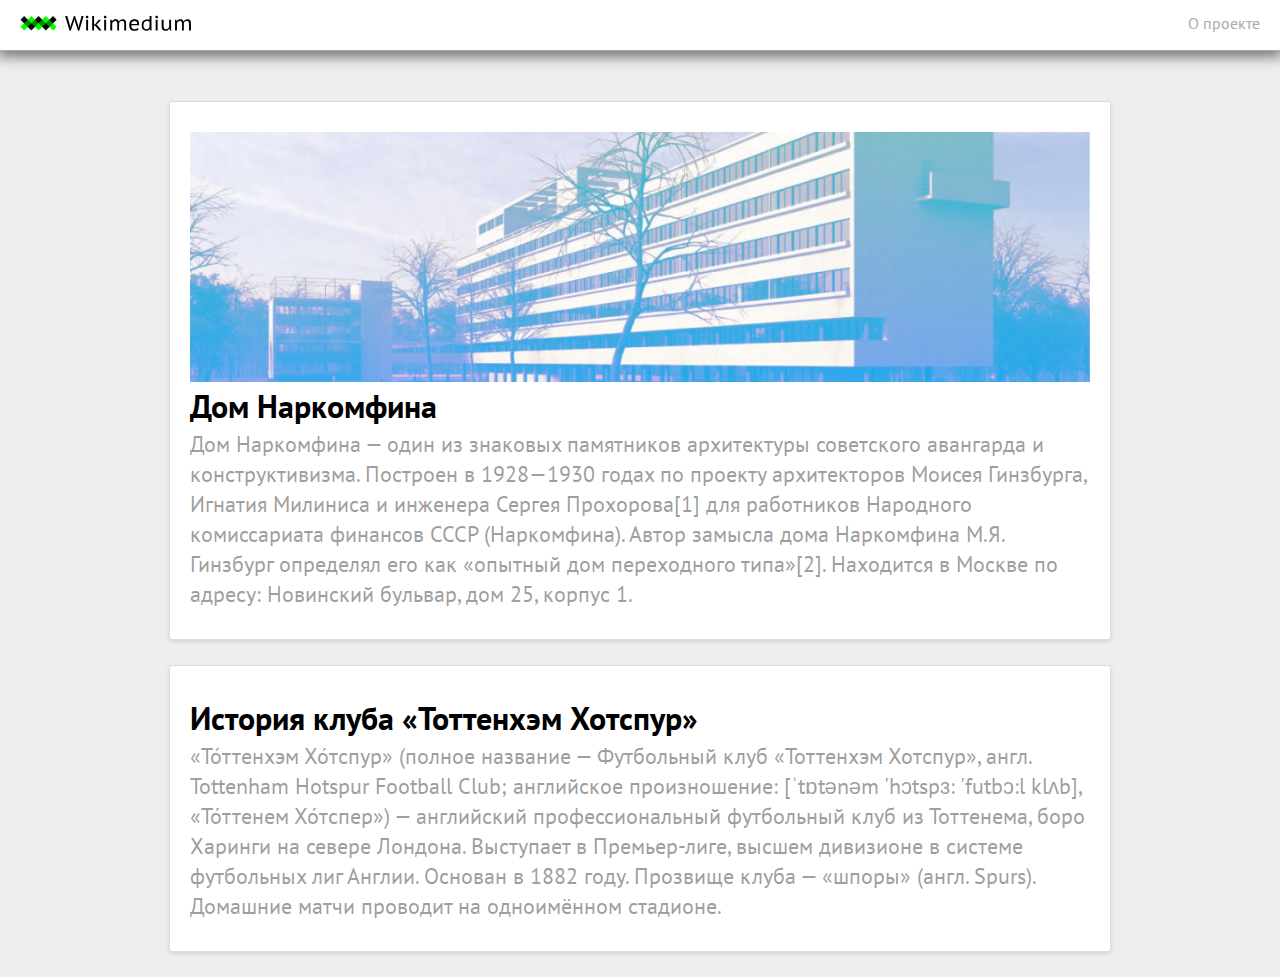
==== commit 964c834d: "Update index.html" ====
--- a/index.html
+++ b/index.html
@@ -4,6 +4,12 @@
     <meta charset="utf-8">
     <link rel="stylesheet" href="stylesheets/style.css">
     <meta name="viewport" content="width=device-width">
+    <meta property="og:type" content="article">
+    <meta property="og:url" content="{https://yadimaksta.github.io/wikimedium/}">
+    <meta property="og:title" content="{Викимедиум}">
+    <meta property="og:description" content="{Учебный проект для вёрстки сайта с использованием HTML и CSS}">
+    <meta property="og:image" content="https://yadimaksta.github.io/wikimedium/images/narkomfin.jpg">
+    <meta name="twitter:card" content="summary">
     <title>Главная</title>
   </head>
   <body>
--- a/stylesheets/style.css
+++ b/stylesheets/style.css
@@ -3,4 +3,5 @@
 @import 'layout.css';
 @import "content.css";
 @import "sidebar.css";
+@import "index.css";
 @import "responsive.css";
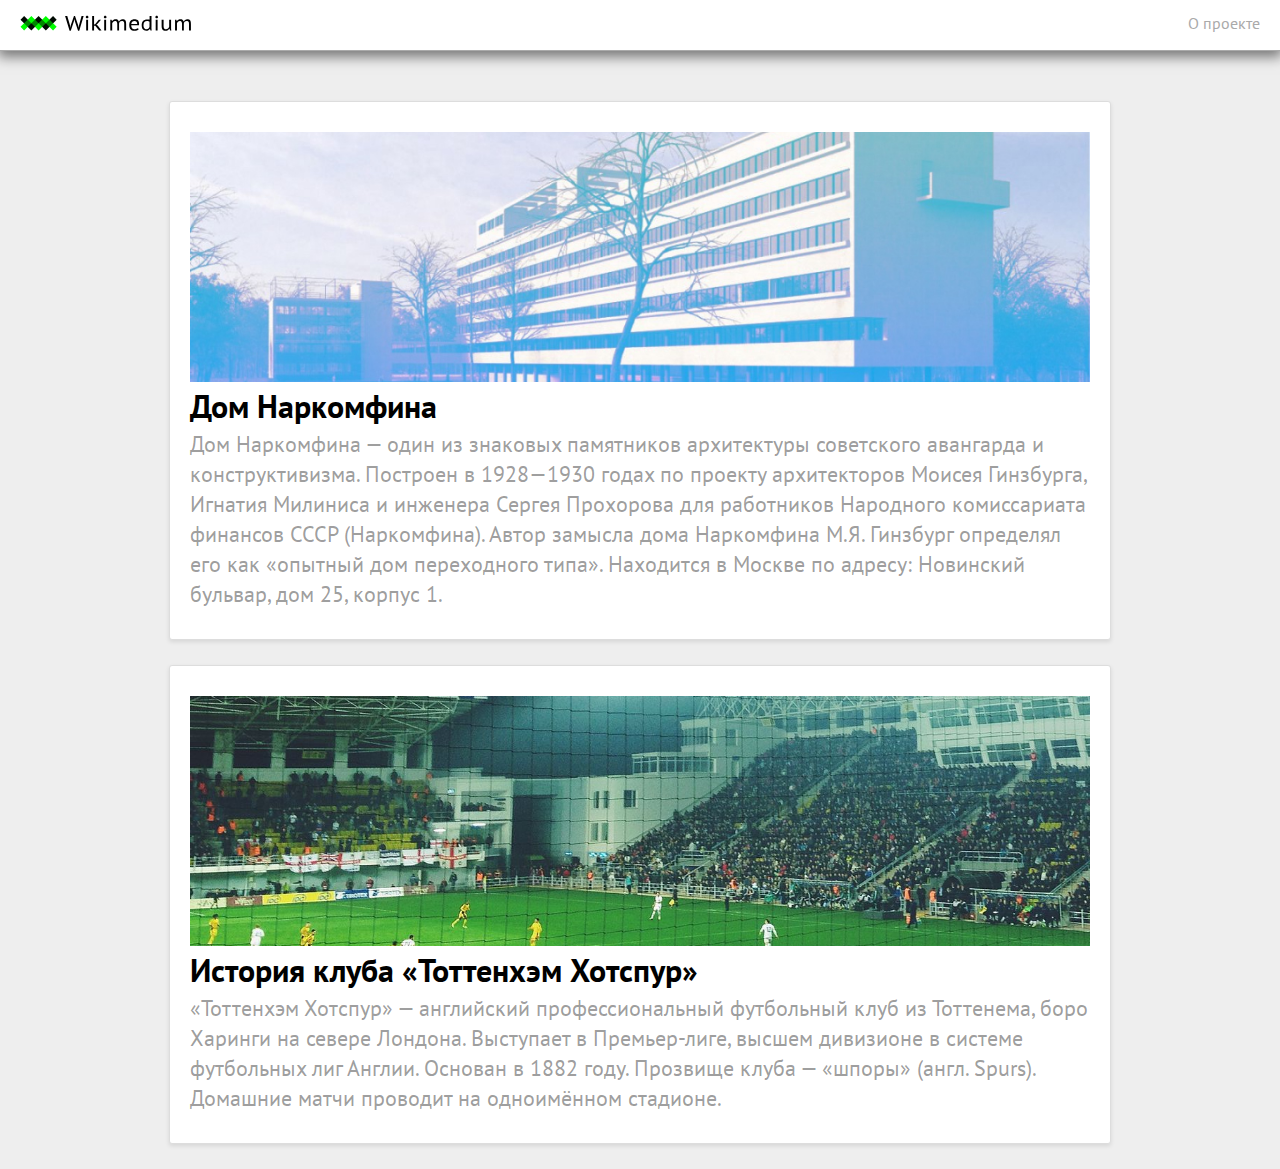
==== commit 70341d77: "Update index.html" ====
--- a/index.html
+++ b/index.html
@@ -6,8 +6,8 @@
     <meta name="viewport" content="width=device-width">
     <meta property="og:type" content="article">
     <meta property="og:url" content="{https://yadimaksta.github.io/wikimedium/}">
-    <meta property="og:title" content="{Викимедиум}">
-    <meta property="og:description" content="{Учебный проект для вёрстки сайта с использованием HTML и CSS}">
+    <meta property="og:title" content="Викимедиум">
+    <meta property="og:description" content="Учебный проект для вёрстки сайта с использованием HTML и CSS">
     <meta property="og:image" content="https://yadimaksta.github.io/wikimedium/images/narkomfin.jpg">
     <meta name="twitter:card" content="summary">
     <title>Главная</title>
@@ -21,14 +21,15 @@
       <img src="images/narkomfin.jpg" alt="">
       <h1>Дом Наркомфина</h1>
       <p>
-        Дом Наркомфина — один из знаковых памятников архитектуры советского авангарда и конструктивизма. Построен в 1928—1930 годах по проекту архитекторов Моисея Гинзбурга, Игнатия Милиниса и инженера Сергея Прохорова[1] для работников Народного комиссариата финансов СССР (Наркомфина). Автор замысла дома Наркомфина М.Я. Гинзбург определял его как «опытный дом переходного типа»[2]. Находится в Москве по адресу: Новинский бульвар, дом 25, корпус 1.
+        Дом Наркомфина — один из знаковых памятников архитектуры советского авангарда и конструктивизма. Построен в 1928—1930 годах по проекту архитекторов Моисея Гинзбурга, Игнатия Милиниса и инженера Сергея Прохорова для работников Народного комиссариата финансов СССР (Наркомфина). Автор замысла дома Наркомфина М.Я. Гинзбург определял его как «опытный дом переходного типа». Находится в Москве по адресу: Новинский бульвар, дом 25, корпус 1.
       </p>
       <a href="narkomfin.html"></a>
     </div>
     <div class="index-item">
+      <img src="images/07.jpg" alt="">
       <h1>История клуба «Тоттенхэм Хотспур»</h1>
       <p>
-        «То́ттенхэм Хо́тспур» (полное название — Футбольный клуб «Тоттенхэм Хотспур», англ. Tottenham Hotspur Football Club; английское произношение: [ˈtɒtənəm 'hɔtspɜ: 'futbɔ:l klʌb], «То́ттенем Хо́тспер») — английский профессиональный футбольный клуб из Тоттенема, боро Харинги на севере Лондона. Выступает в Премьер-лиге, высшем дивизионе в системе футбольных лиг Англии. Основан в 1882 году. Прозвище клуба — «шпоры» (англ. Spurs). Домашние матчи проводит на одноимённом стадионе.
+        «Тоттенхэм Хотспур» — английский профессиональный футбольный клуб из Тоттенема, боро Харинги на севере Лондона. Выступает в Премьер-лиге, высшем дивизионе в системе футбольных лиг Англии. Основан в 1882 году. Прозвище клуба — «шпоры» (англ. Spurs). Домашние матчи проводит на одноимённом стадионе.
       </p>
       <a href="tot.html"></a>
     </div>
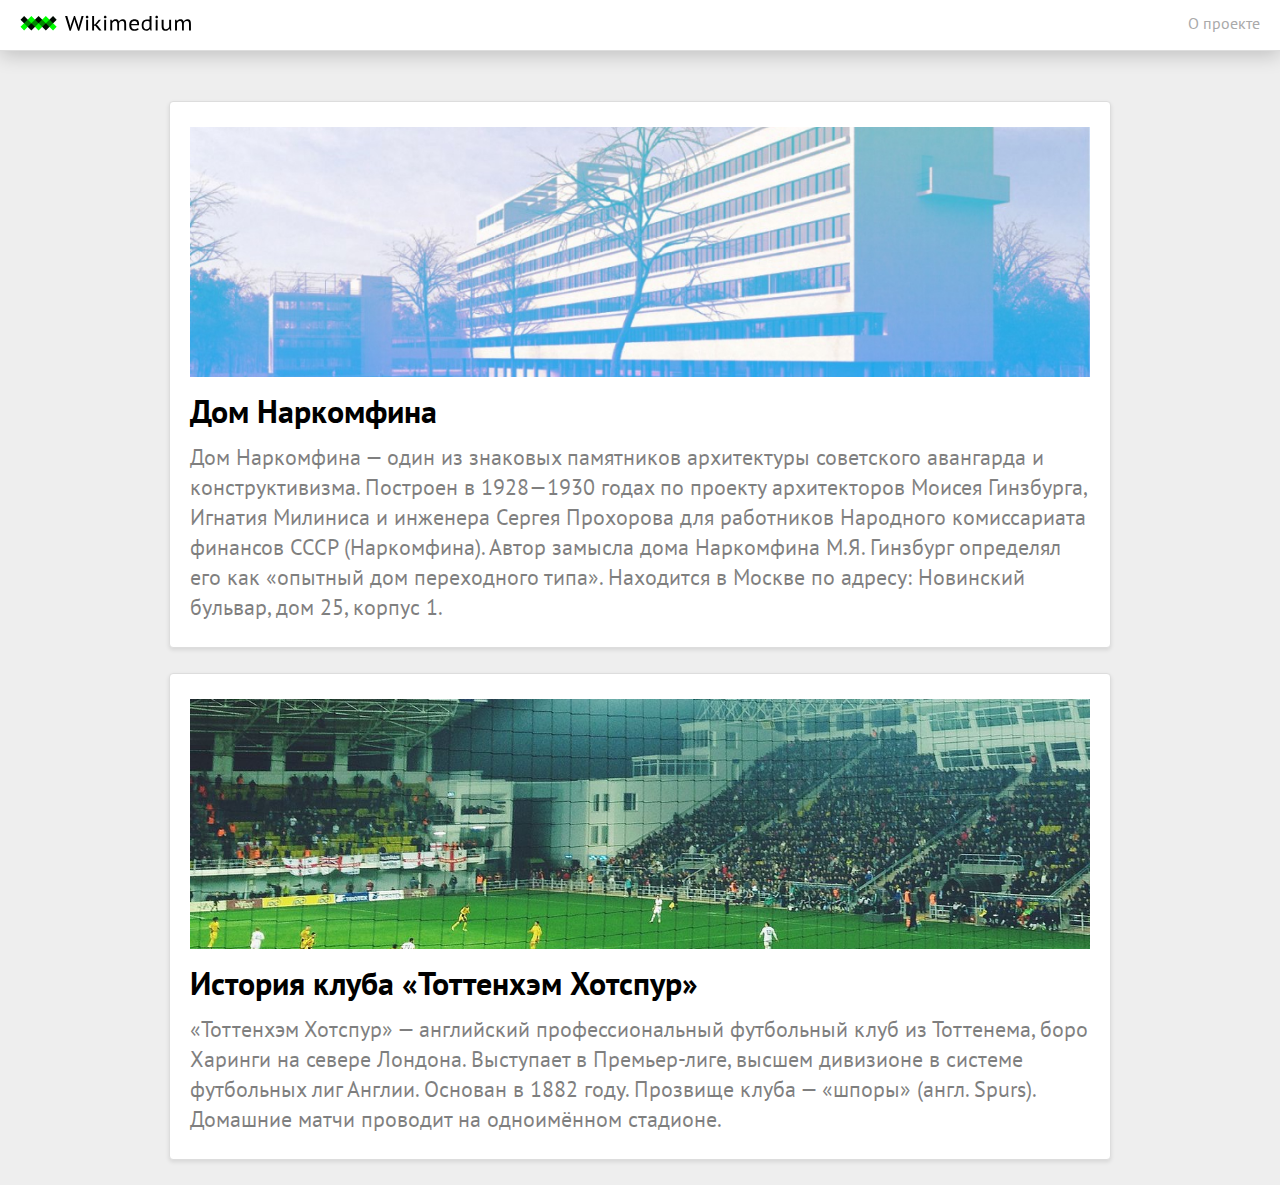
==== commit 7271185a: "Update index.html" ====
--- a/index.html
+++ b/index.html
@@ -12,11 +12,13 @@
     <meta name="twitter:card" content="summary">
     <title>Главная</title>
   </head>
+
   <body>
     <div class="menubar">
       <a href="index.html"><img src="images/logo.svg" alt=""></a>
       <a href="about.html">О проекте</a>
     </div>
+
     <div class="index-item">
       <img src="images/narkomfin.jpg" alt="">
       <h1>Дом Наркомфина</h1>
@@ -25,6 +27,7 @@
       </p>
       <a href="narkomfin.html"></a>
     </div>
+    
     <div class="index-item">
       <img src="images/07.jpg" alt="">
       <h1>История клуба «Тоттенхэм Хотспур»</h1>
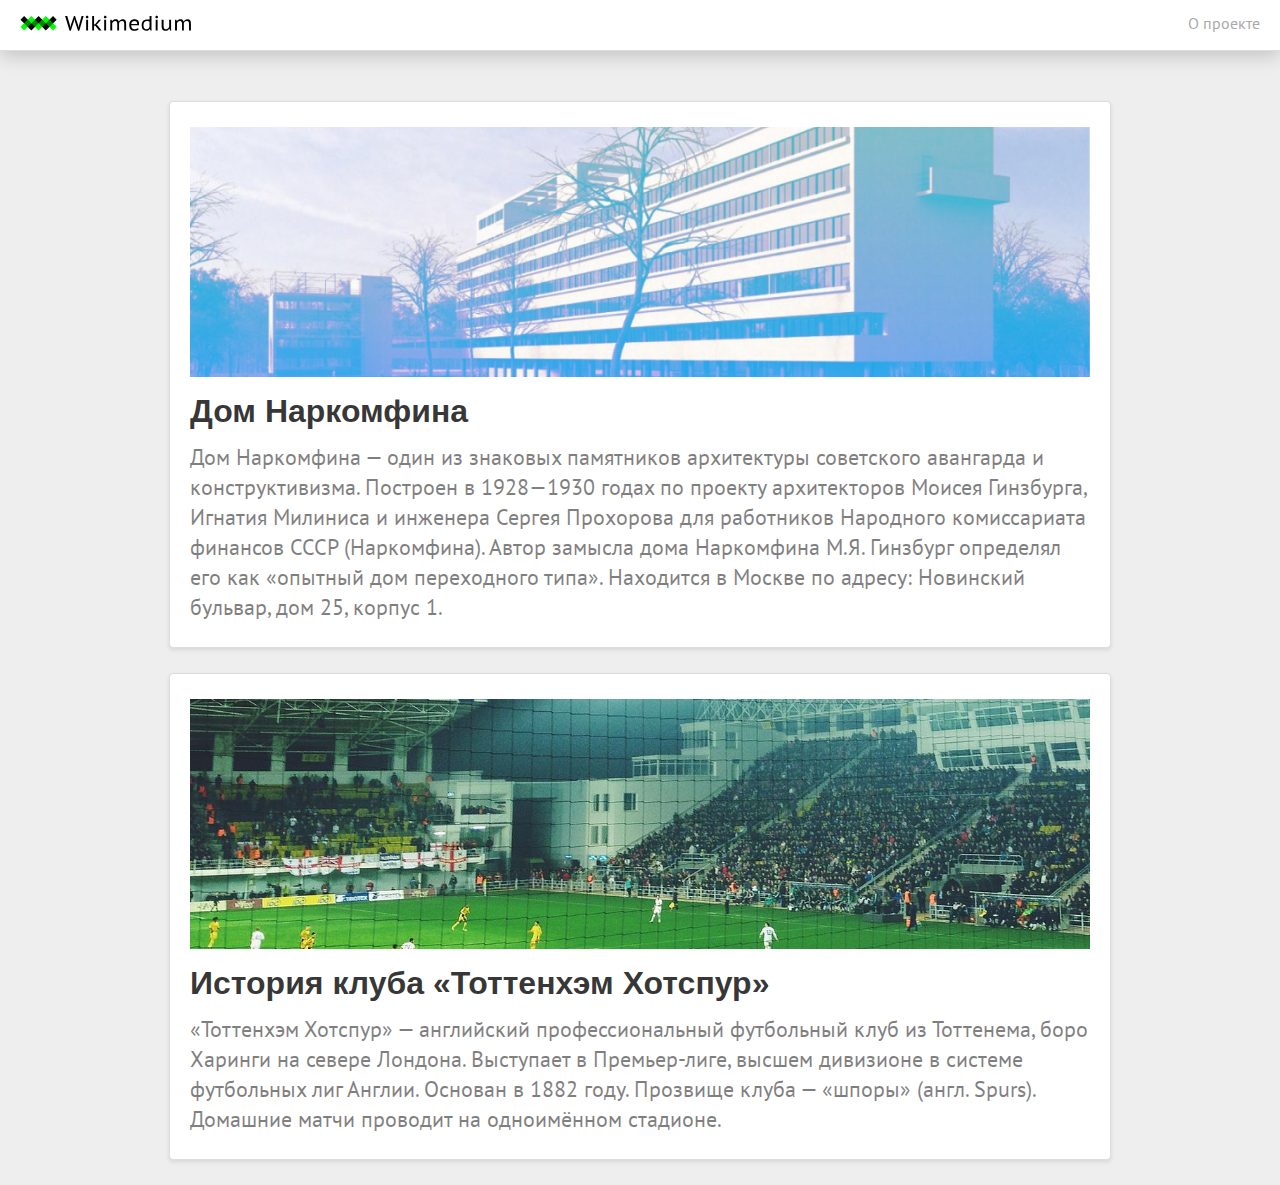
==== commit db400923: "Update index.html" ====
--- a/index.html
+++ b/index.html
@@ -11,6 +11,7 @@
     <meta property="og:image" content="https://yadimaksta.github.io/wikimedium/images/narkomfin.jpg">
     <meta name="twitter:card" content="summary">
     <title>Главная</title>
+    <link rel="icon" type="image/x-icon" href="images/favicon.ico">
   </head>
 
   <body>
@@ -27,7 +28,7 @@
       </p>
       <a href="narkomfin.html"></a>
     </div>
-    
+
     <div class="index-item">
       <img src="images/07.jpg" alt="">
       <h1>История клуба «Тоттенхэм Хотспур»</h1>
